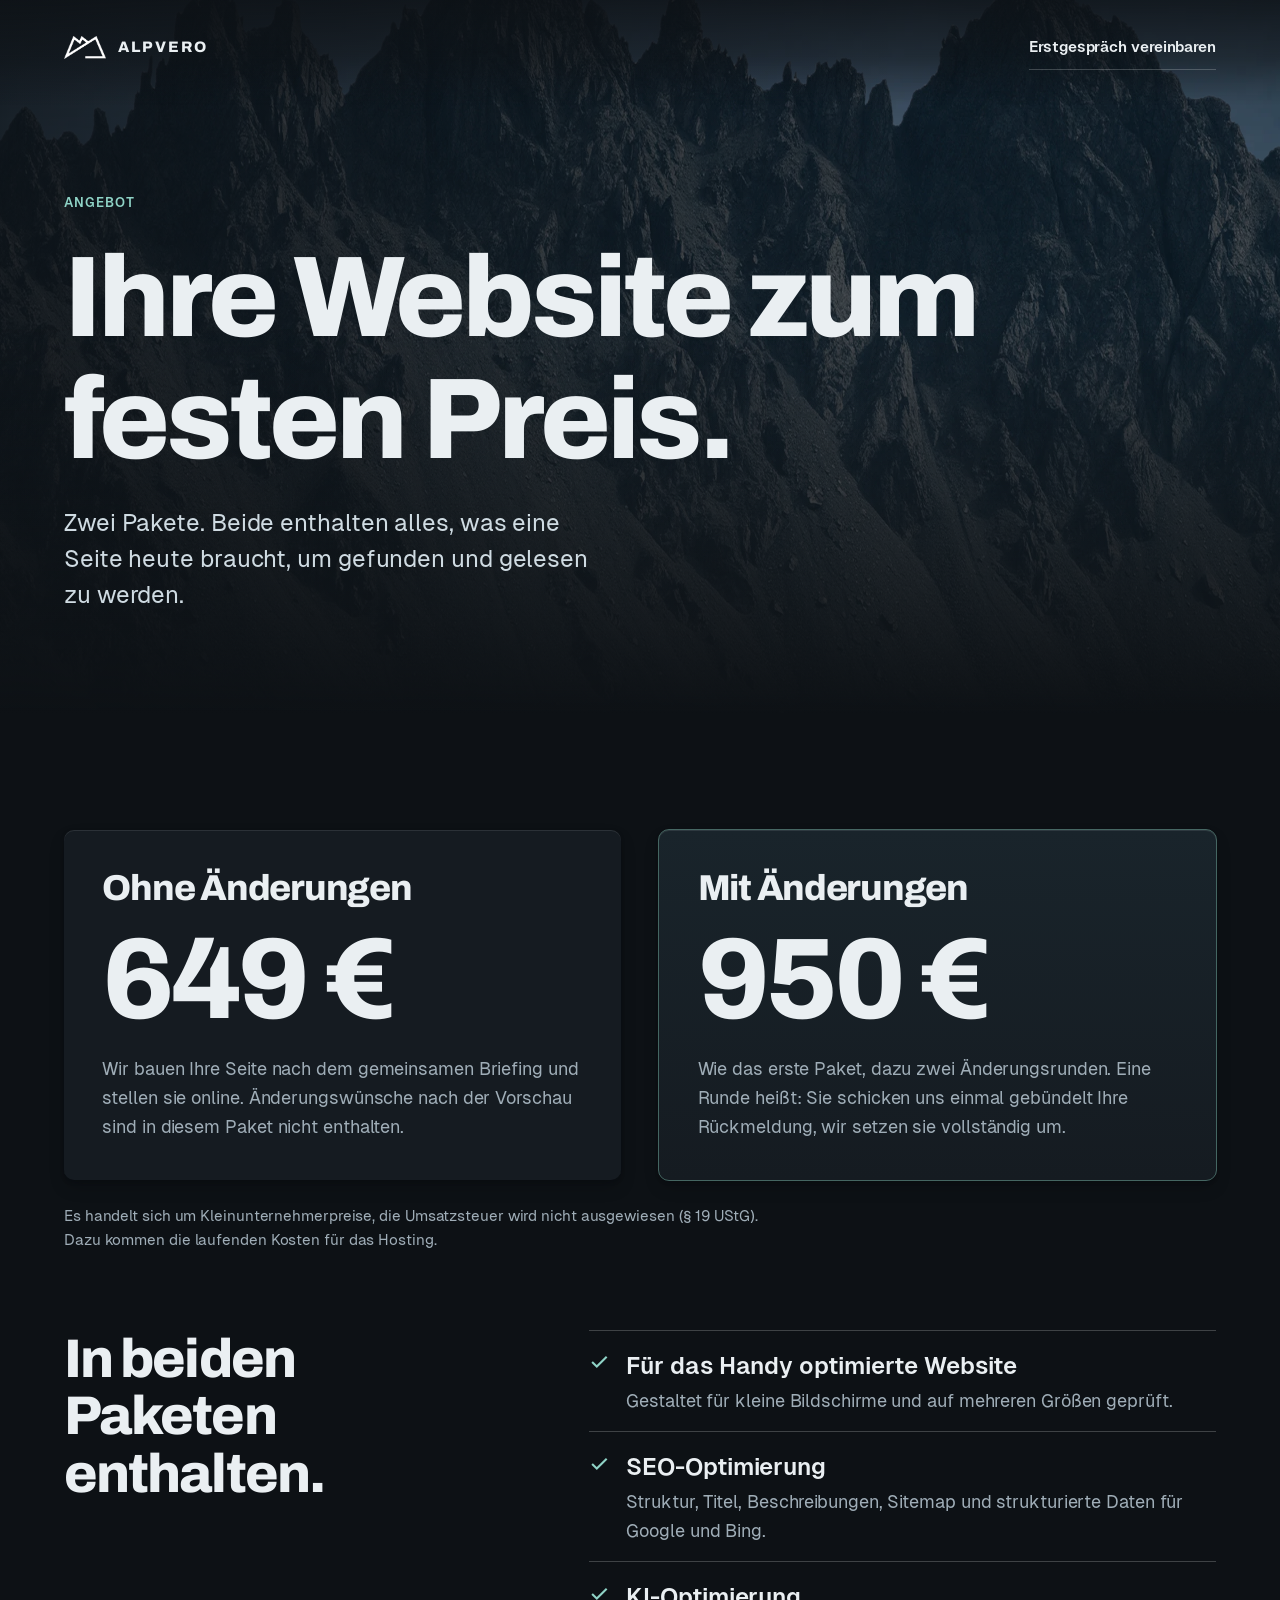
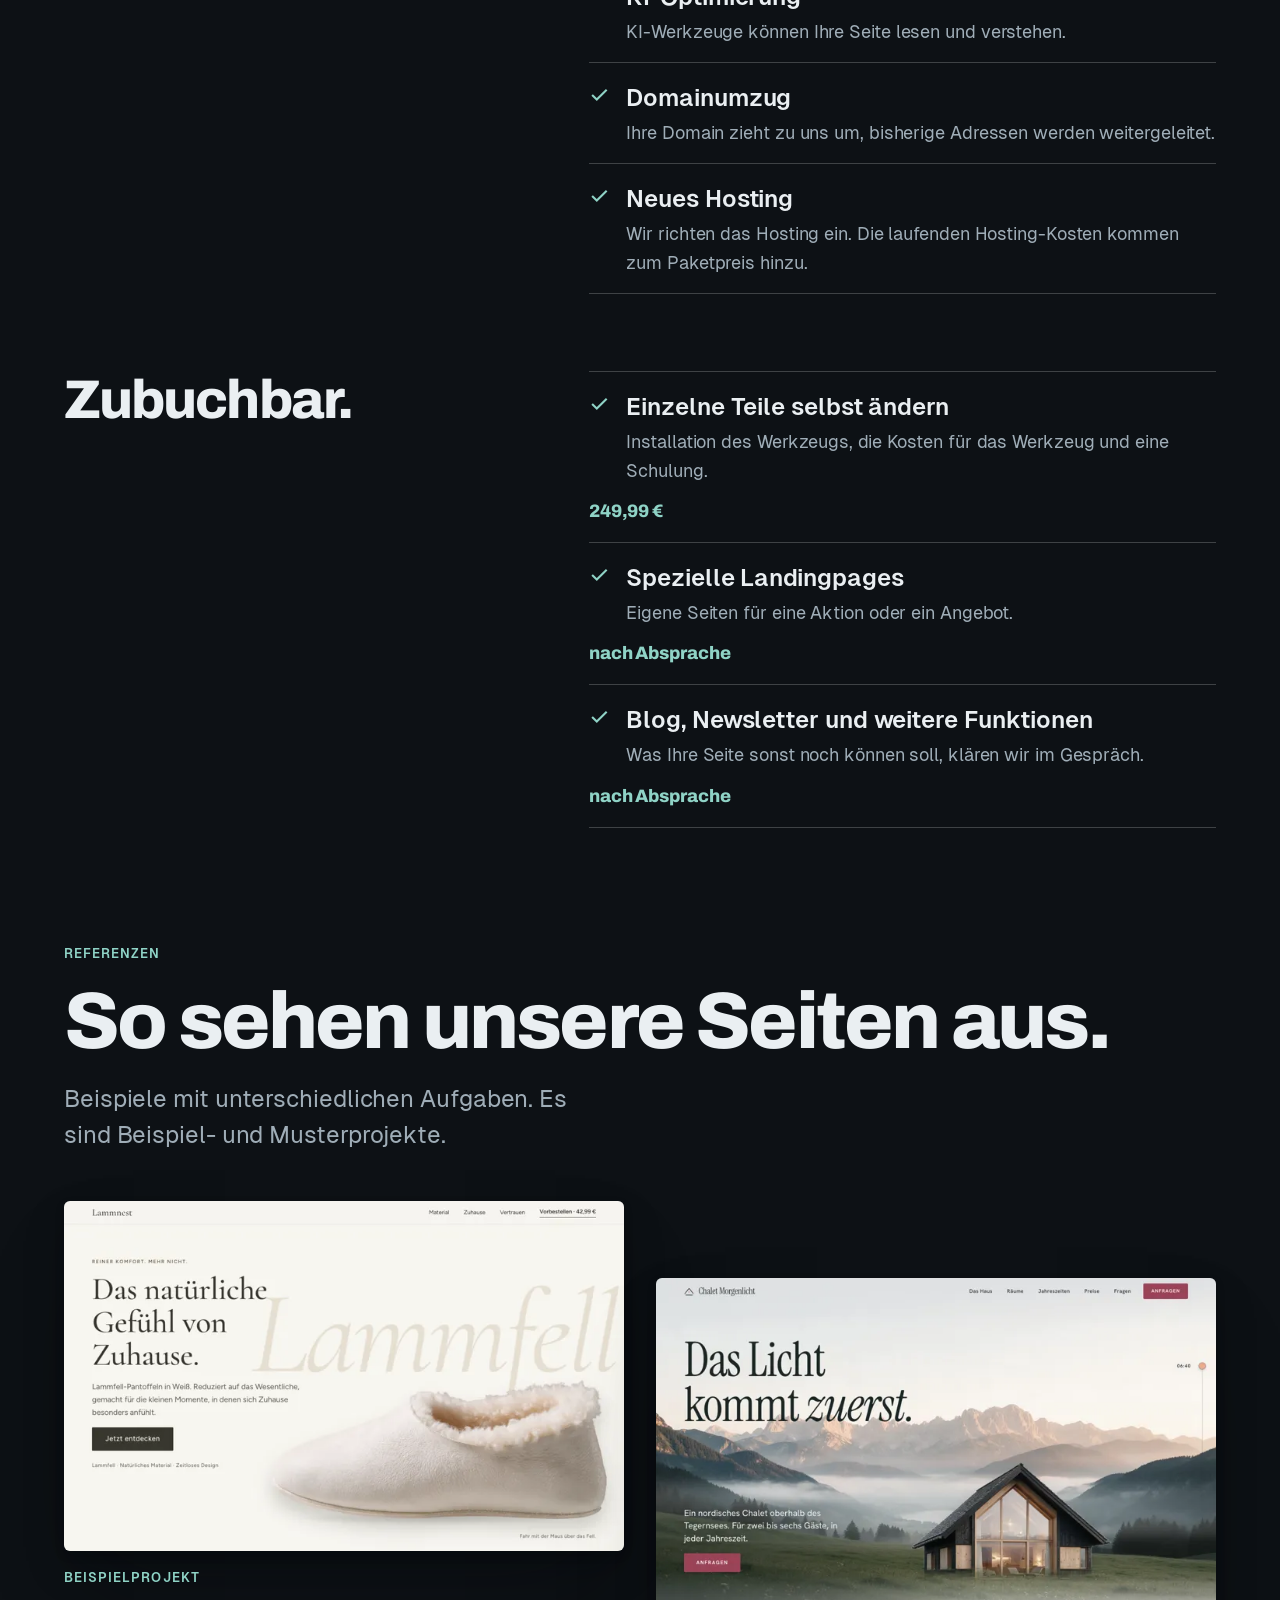
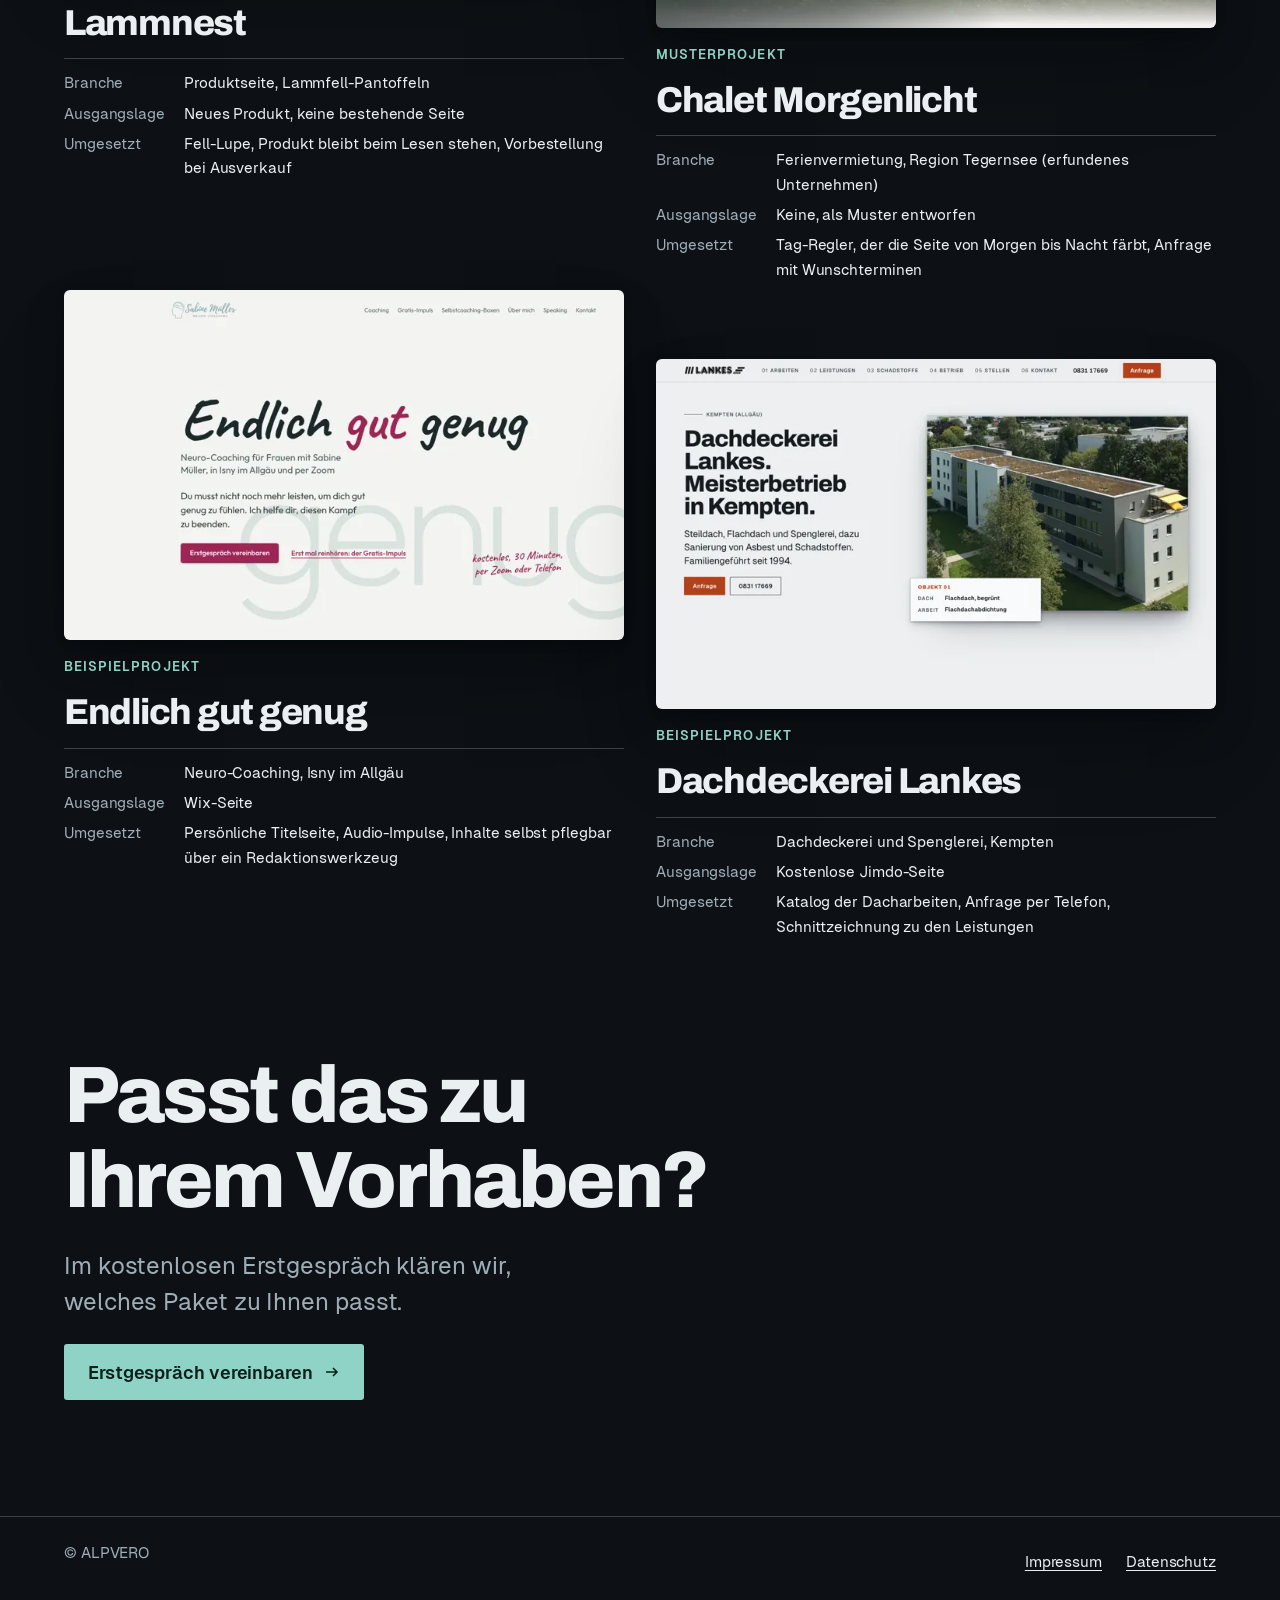
==== angebot/index.html @ 23d61c5a "Seite in den Repo-Stamm verschoben, interne Unterlagen lokal Co-Authored-By: Claude Sonnet 5.5 <nore" ====
<!doctype html>
<html lang="de">
<head>
<meta charset="utf-8">
<meta name="viewport" content="width=device-width, initial-scale=1, viewport-fit=cover">
<title>Angebot · ALPVERO</title>
<meta name="description" content="Preise, Leistungen und Zusatzoptionen von ALPVERO für Websites kleiner und mittlerer Unternehmen. Nicht öffentlich gelistet.">
<meta name="robots" content="noindex, nofollow">
<meta name="theme-color" content="#0d1115">
<link rel="icon" type="image/png" href="../favicon.png">
<link rel="apple-touch-icon" href="../apple-touch-icon.png">
<link rel="preload" as="font" type="font/woff2" href="../assets/fonts/archivo-latin-800-normal.woff2" crossorigin>
<link rel="stylesheet" href="../scrollcraft.css">
<link rel="stylesheet" href="../assets/alpvero.css">
</head>
<body>
<a class="skip" href="#inhalt">Zum Inhalt springen</a>
<header class="top">
  <a class="brand" href="../" aria-label="ALPVERO, zur Startseite"><img src="../assets/img/logo-mark.png" width="1000" height="571" alt=""><span>ALPVERO</span></a>
  <a class="top__cta" href="mailto:hallo@alpvero.example?subject=Erstgespr%C3%A4ch">Erstgespräch vereinbaren</a>
</header>

<main id="inhalt">
  <section class="preis__hero">
    <div class="bg" aria-hidden="true"></div>
    <img class="ridge" src="../assets/img/mid.webp" srcset="../assets/img/mid-m.webp 900w, ../assets/img/mid.webp 2400w" sizes="100vw" width="2400" height="1350" alt="">
    <div>
      <p class="eyebrow">Angebot</p>
      <h1>Ihre Website zum festen Preis.</h1>
      <p class="lede" style="color:#cfdbe2">Zwei Pakete. Beide enthalten alles, was eine Seite heute braucht, um gefunden und gelesen zu werden.</p>
    </div>
  </section>

  <div class="preis">
    <section aria-labelledby="pakete-h">
      <h2 id="pakete-h" class="sr" style="position:absolute;left:-9999px">Pakete</h2>
      <div class="pakete">
        <article class="paket">
          <h2>Ohne Änderungen</h2>
          <p class="betrag">649 €</p>
          <p>Wir bauen Ihre Seite nach dem gemeinsamen Briefing und stellen sie online. Änderungswünsche nach der Vorschau sind in diesem Paket nicht enthalten.</p>
        </article>
        <article class="paket paket--b">
          <h2>Mit Änderungen</h2>
          <p class="betrag">950 €</p>
          <p>Wie das erste Paket, dazu zwei Änderungsrunden. Eine Runde heißt: Sie schicken uns einmal gebündelt Ihre Rückmeldung, wir setzen sie vollständig um.</p>
        </article>
      </div>
      <p class="hinweis" style="margin-top:var(--sc-5)">Es handelt sich um Kleinunternehmerpreise, die Umsatzsteuer wird nicht ausgewiesen (§ 19 UStG). Dazu kommen die laufenden Kosten für das Hosting.</p>
    </section>

    <section class="zweispalt" aria-labelledby="inkl-h">
      <h2 id="inkl-h">In beiden Paketen enthalten.</h2>
      <ul class="haken">
        <li><svg viewBox="0 0 20 20" fill="none" stroke="currentColor" stroke-width="2" aria-hidden="true"><path d="M3 10.5l4.5 4.5L17 5.5"/></svg><div><b>Für das Handy optimierte Website</b><span>Gestaltet für kleine Bildschirme und auf mehreren Größen geprüft.</span></div></li>
        <li><svg viewBox="0 0 20 20" fill="none" stroke="currentColor" stroke-width="2" aria-hidden="true"><path d="M3 10.5l4.5 4.5L17 5.5"/></svg><div><b>SEO-Optimierung</b><span>Struktur, Titel, Beschreibungen, Sitemap und strukturierte Daten für Google und Bing.</span></div></li>
        <li><svg viewBox="0 0 20 20" fill="none" stroke="currentColor" stroke-width="2" aria-hidden="true"><path d="M3 10.5l4.5 4.5L17 5.5"/></svg><div><b>KI-Optimierung</b><span>KI-Werkzeuge können Ihre Seite lesen und verstehen.</span></div></li>
        <li><svg viewBox="0 0 20 20" fill="none" stroke="currentColor" stroke-width="2" aria-hidden="true"><path d="M3 10.5l4.5 4.5L17 5.5"/></svg><div><b>Domainumzug</b><span>Ihre Domain zieht zu uns um, bisherige Adressen werden weitergeleitet.</span></div></li>
        <li><svg viewBox="0 0 20 20" fill="none" stroke="currentColor" stroke-width="2" aria-hidden="true"><path d="M3 10.5l4.5 4.5L17 5.5"/></svg><div><b>Neues Hosting</b><span>Wir richten das Hosting ein. Die laufenden Hosting-Kosten kommen zum Paketpreis hinzu.</span></div></li>
      </ul>
    </section>

    <section class="zweispalt" aria-labelledby="zub-h">
      <h2 id="zub-h">Zubuchbar.</h2>
      <ul class="haken">
        <li><svg viewBox="0 0 20 20" fill="none" stroke="currentColor" stroke-width="2" aria-hidden="true"><path d="M3 10.5l4.5 4.5L17 5.5"/></svg><div><b>Einzelne Teile selbst ändern</b><span>Installation des Werkzeugs, die Kosten für das Werkzeug und eine Schulung.</span></div><span class="preis-tag">249,99 €</span></li>
        <li><svg viewBox="0 0 20 20" fill="none" stroke="currentColor" stroke-width="2" aria-hidden="true"><path d="M3 10.5l4.5 4.5L17 5.5"/></svg><div><b>Spezielle Landingpages</b><span>Eigene Seiten für eine Aktion oder ein Angebot.</span></div><span class="preis-tag">nach Absprache</span></li>
        <li><svg viewBox="0 0 20 20" fill="none" stroke="currentColor" stroke-width="2" aria-hidden="true"><path d="M3 10.5l4.5 4.5L17 5.5"/></svg><div><b>Blog, Newsletter und weitere Funktionen</b><span>Was Ihre Seite sonst noch können soll, klären wir im Gespräch.</span></div><span class="preis-tag">nach Absprache</span></li>
      </ul>
    </section>
  </div>

  <section aria-labelledby="refs-h">
    <div class="refs-head">
      <p class="eyebrow">Referenzen</p>
      <h2 id="refs-h">So sehen unsere Seiten aus.</h2>
      <p class="lede">Beispiele mit unterschiedlichen Aufgaben. Es sind Beispiel- und Musterprojekte.</p>
    </div>
    <div class="refgrid">
      <article class="ref">
        <div class="ref__shot"><img src="../assets/img/ref-lammnest-s.webp" srcset="../assets/img/ref-lammnest-s.webp 720w, ../assets/img/ref-lammnest.webp 1440w" sizes="(max-width: 900px) 92vw, 46vw" width="1440" height="900" alt="Startseite des Beispielprojekts Lammnest: Lammfell-Pantoffel in Weiß neben dem Titel Das natürliche Gefühl von Zuhause" loading="lazy"></div>
        <p class="ref__tag">Beispielprojekt</p>
        <h3>Lammnest</h3>
        <dl><dt>Branche</dt><dd>Produktseite, Lammfell-Pantoffeln</dd><dt>Ausgangslage</dt><dd>Neues Produkt, keine bestehende Seite</dd><dt>Umgesetzt</dt><dd>Fell-Lupe, Produkt bleibt beim Lesen stehen, Vorbestellung bei Ausverkauf</dd></dl>
      </article>
      <article class="ref">
        <div class="ref__shot"><img src="../assets/img/ref-chalet-s.webp" srcset="../assets/img/ref-chalet-s.webp 720w, ../assets/img/ref-chalet.webp 1440w" sizes="(max-width: 900px) 92vw, 46vw" width="1440" height="900" alt="Startseite des Musterprojekts Chalet Morgenlicht: dunkles Holzhaus im Alpental bei Morgenlicht" loading="lazy"></div>
        <p class="ref__tag">Musterprojekt</p>
        <h3>Chalet Morgenlicht</h3>
        <dl><dt>Branche</dt><dd>Ferienvermietung, Region Tegernsee (erfundenes Unternehmen)</dd><dt>Ausgangslage</dt><dd>Keine, als Muster entworfen</dd><dt>Umgesetzt</dt><dd>Tag-Regler, der die Seite von Morgen bis Nacht färbt, Anfrage mit Wunschterminen</dd></dl>
      </article>
      <article class="ref">
        <div class="ref__shot"><img src="../assets/img/ref-endlich-s.webp" srcset="../assets/img/ref-endlich-s.webp 720w, ../assets/img/ref-endlich.webp 1440w" sizes="(max-width: 900px) 92vw, 46vw" width="1440" height="900" alt="Startseite des Beispielprojekts Endlich gut genug: handgeschriebener Titel auf hellem Papiergrund" loading="lazy"></div>
        <p class="ref__tag">Beispielprojekt</p>
        <h3>Endlich gut genug</h3>
        <dl><dt>Branche</dt><dd>Neuro-Coaching, Isny im Allgäu</dd><dt>Ausgangslage</dt><dd>Wix-Seite</dd><dt>Umgesetzt</dt><dd>Persönliche Titelseite, Audio-Impulse, Inhalte selbst pflegbar über ein Redaktionswerkzeug</dd></dl>
      </article>
      <article class="ref">
        <div class="ref__shot"><img src="../assets/img/ref-lankes-s.webp" srcset="../assets/img/ref-lankes-s.webp 720w, ../assets/img/ref-lankes.webp 1440w" sizes="(max-width: 900px) 92vw, 46vw" width="1440" height="900" alt="Startseite des Beispielprojekts Dachdeckerei Lankes: Titel links, Foto eines begrünten Flachdachs rechts" loading="lazy"></div>
        <p class="ref__tag">Beispielprojekt</p>
        <h3>Dachdeckerei Lankes</h3>
        <dl><dt>Branche</dt><dd>Dachdeckerei und Spenglerei, Kempten</dd><dt>Ausgangslage</dt><dd>Kostenlose Jimdo-Seite</dd><dt>Umgesetzt</dt><dd>Katalog der Dacharbeiten, Anfrage per Telefon, Schnittzeichnung zu den Leistungen</dd></dl>
      </article>
    </div>
  </section>

  <section class="preis-close" aria-labelledby="ende-h">
    <h2 id="ende-h">Passt das zu Ihrem Vorhaben?</h2>
    <p class="lede">Im kostenlosen Erstgespräch klären wir, welches Paket zu Ihnen passt.</p>
    <a class="cta" href="mailto:hallo@alpvero.example?subject=Erstgespr%C3%A4ch">Erstgespräch vereinbaren <svg viewBox="0 0 16 16" fill="none" stroke="currentColor" stroke-width="1.6" aria-hidden="true"><path d="M2 8h11M9 4l4 4-4 4"/></svg></a>
  </section>
</main>
<footer class="fuss">
  <span>© ALPVERO</span>
  <nav aria-label="Rechtliches"><a href="../impressum.html">Impressum</a><a href="../datenschutz.html">Datenschutz</a></nav>
</footer>
</body>
</html>
---- scrollcraft.css ----
/* ============================================================================
   scrollcraft.css: the taste floor
   ----------------------------------------------------------------------------
   Two layers, and the split matters:

     TOKENS   what you override per brand. Colour roles, the type ramp, the
              spacing scale, elevation, motion. A brand is ~12 values.
     DEVICES  what the engine drives. Do not restyle these to taste; they are
              the mechanism. Style your own markup instead.

   Nothing here draws a "component". There are no card, badge, or pill classes,
   because a stylesheet that ships those is how every page built on it ends up
   with the same shapes. You get a floor and a vocabulary; the composition is
   yours.
   ========================================================================== */

/* ---------------------------------------------------------------- tokens -- */
:root {
  /* --- colour roles. Override these six and the page is rebranded. -------- */
  --sc-canvas:      #08090b;   /* the page ground. Drift interpolates this.   */
  --sc-surface:     #101217;   /* anything raised off the ground             */
  --sc-ink:         #f4f2ef;   /* primary text                               */
  --sc-ink-soft:    #9a9ba1;   /* secondary text. Tinted, never flat gray.   */
  --sc-accent:      #d8ff3e;   /* ONE accent. It owns a region, not confetti. */
  --sc-accent-ink:  #08090b;   /* text that sits on the accent               */

  --sc-hairline:    color-mix(in oklab, var(--sc-ink) 12%, transparent);
  --sc-hairline-strong: color-mix(in oklab, var(--sc-ink) 22%, transparent);

  /* --- type. Two families max. Display carries voice, text carries prose. - */
  --sc-font-display: "Instrument Sans", "Geist", system-ui, sans-serif;
  --sc-font-text:    "Geist", system-ui, sans-serif;
  --sc-font-mono:    "Geist Mono", ui-monospace, monospace;

  /* Fluid ramp. Tracking tightens as size grows because a face set at 6rem
     with 0 tracking reads loose; this is optical correction, not decoration. */
  --sc-t-xs:   clamp(0.75rem, 0.72rem + 0.15vw, 0.82rem);
  --sc-t-sm:   clamp(0.875rem, 0.84rem + 0.18vw, 0.95rem);
  --sc-t-base: clamp(1rem, 0.96rem + 0.22vw, 1.125rem);
  --sc-t-lg:   clamp(1.2rem, 1.1rem + 0.5vw, 1.5rem);
  --sc-t-xl:   clamp(1.6rem, 1.35rem + 1.2vw, 2.25rem);
  --sc-t-2xl:  clamp(2.1rem, 1.6rem + 2.4vw, 3.4rem);
  --sc-t-3xl:  clamp(2.8rem, 1.9rem + 4.2vw, 5rem);
  --sc-t-4xl:  clamp(3.4rem, 1.9rem + 6.6vw, 7.5rem);

  --sc-track-tight:  -0.035em;
  --sc-track-snug:   -0.02em;
  --sc-track-normal: -0.005em;
  --sc-track-wide:    0.08em;

  --sc-leading-none: 0.94;
  --sc-leading-tight: 1.06;
  --sc-leading-body: 1.62;

  --sc-measure: 62ch;

  /* --- space. 4px base: the useful middle steps an 8-only scale misses. --- */
  --sc-1: 0.25rem;  --sc-2: 0.5rem;   --sc-3: 0.75rem;  --sc-4: 1rem;
  --sc-5: 1.5rem;   --sc-6: 2rem;     --sc-7: 3rem;     --sc-8: 4rem;
  --sc-9: 6rem;     --sc-10: 8rem;    --sc-11: 12rem;

  /* Section rhythm is fluid so a phone doesn't inherit desktop air. */
  --sc-section: clamp(4.5rem, 9vw, 11rem);
  --sc-gutter:  clamp(1.25rem, 5vw, 5.5rem);
  --sc-maxw:    82rem;

  /* --- radius. Pick one scale for the page and hold it. ------------------- */
  --sc-r-sm: 6px;  --sc-r-md: 12px;  --sc-r-lg: 20px;  --sc-r-pill: 999px;

  /* --- elevation. Every shadow has an offset AND a soft blur, and is tinted
         to the canvas hue. A zero-offset coloured halo is decoration, not
         depth, so there isn't one here. ---------------------------------- */
  --sc-shadow-color: 220 40% 2%;
  --sc-e1: 0 1px 2px hsl(var(--sc-shadow-color) / 0.28),
           0 2px 6px -1px hsl(var(--sc-shadow-color) / 0.20);
  --sc-e2: 0 2px 4px hsl(var(--sc-shadow-color) / 0.24),
           0 8px 18px -4px hsl(var(--sc-shadow-color) / 0.30);
  --sc-e3: 0 4px 8px hsl(var(--sc-shadow-color) / 0.22),
           0 18px 40px -8px hsl(var(--sc-shadow-color) / 0.38),
           0 48px 90px -24px hsl(var(--sc-shadow-color) / 0.30);

  /* Edge light: a 1px top highlight sells a raised surface better than any
     amount of blur, because real raised things catch light on their lip. */
  --sc-edge: inset 0 1px 0 color-mix(in oklab, var(--sc-ink) 10%, transparent);

  /* --- motion. Built-in CSS easings are too weak for UI. ------------------ */
  --sc-ease-out:    cubic-bezier(0.23, 1, 0.32, 1);
  --sc-ease-in-out: cubic-bezier(0.77, 0, 0.175, 1);
  --sc-ease-drawer: cubic-bezier(0.32, 0.72, 0, 1);
  --sc-d-fast: 160ms;  --sc-d-base: 240ms;  --sc-d-slow: 420ms;

  --sc-z-stage: 1; --sc-z-copy: 20; --sc-z-chrome: 60;
}

/* --------------------------------------------------------------- reset -- */
*, *::before, *::after { box-sizing: border-box; }
html { -webkit-text-size-adjust: 100%; scroll-behavior: smooth; }
@media (prefers-reduced-motion: reduce) { html { scroll-behavior: auto; } }

body {
  margin: 0;
  background: var(--sc-canvas);
  color: var(--sc-ink);
  font-family: var(--sc-font-text);
  font-size: var(--sc-t-base);
  line-height: var(--sc-leading-body);
  letter-spacing: var(--sc-track-normal);
  -webkit-font-smoothing: antialiased;
  text-rendering: optimizeLegibility;
  font-synthesis-weight: none;
  overflow-x: clip;
}
img, video, canvas, svg { display: block; max-width: 100%; }
button, input, select, textarea { font: inherit; color: inherit; }

/* ------------------------------------------------- the browser surfaces --
   The parts you did not draw still carry the design. Selection, caret, focus
   ring, scrollbar and tabular numerals all ship with defaults that belong to no
   design system. Theming them is the cheapest signal that a page was built
   rather than assembled, and it is the step that gets skipped most reliably. */
::selection { background: var(--sc-accent); color: var(--sc-accent-ink); }
:root { caret-color: var(--sc-accent); accent-color: var(--sc-accent); }
:focus-visible {
  outline: 2px solid var(--sc-accent);
  outline-offset: 3px;
  border-radius: var(--sc-r-sm);
}
:where(a) { color: inherit; text-decoration-thickness: 1px; text-underline-offset: 0.22em; }
@supports (scrollbar-color: auto) {
  html { scrollbar-color: color-mix(in oklab, var(--sc-ink) 26%, transparent) transparent; scrollbar-width: thin; }
}
:where(table, .sc-nums, [data-sc-count]) { font-variant-numeric: tabular-nums; }

/* ----------------------------------------------------------- typography -- */
.sc-display {
  font-family: var(--sc-font-display);
  font-weight: 500;
  line-height: var(--sc-leading-none);
  letter-spacing: var(--sc-track-tight);
  text-wrap: balance;
  margin: 0;
}
.sc-display--xl { font-size: var(--sc-t-4xl); }
.sc-display--lg { font-size: var(--sc-t-3xl); }
.sc-display--md { font-size: var(--sc-t-2xl); letter-spacing: var(--sc-track-snug); }
.sc-lede {
  font-size: var(--sc-t-lg);
  line-height: 1.44;
  letter-spacing: var(--sc-track-snug);
  color: var(--sc-ink);
  max-width: 46ch;
  text-wrap: pretty;
  margin: 0;
}
.sc-body { max-width: var(--sc-measure); color: var(--sc-ink-soft); text-wrap: pretty; margin: 0; }
.sc-label {
  font-family: var(--sc-font-mono);
  font-size: var(--sc-t-xs);
  letter-spacing: var(--sc-track-wide);
  text-transform: uppercase;
  color: var(--sc-ink-soft);
}

/* ---------------------------------------------------------------- layout -- */
.sc-wrap { width: 100%; max-width: var(--sc-maxw); margin-inline: auto; padding-inline: var(--sc-gutter); }
.sc-section { padding-block: var(--sc-section); }
/* More space above a heading than below it: the gap belongs to the boundary,
   not to the pair. */
.sc-stack > * + * { margin-top: var(--sc-4); }
.sc-stack > :is(h1,h2,h3) { margin-top: var(--sc-7); }
.sc-stack > :is(h1,h2,h3):first-child { margin-top: 0; }
.sc-rule { height: 1px; border: 0; background: var(--sc-hairline); margin: 0; }

/* =============================================================== DEVICES ==
   Driven by the engine. Restyle your own markup, not these.                */

.sc-act--pinned { position: relative; }
.sc-stage {
  position: sticky; top: 0;
  height: 100vh; height: 100svh;
  overflow: clip;
  z-index: var(--sc-z-stage);
}

/* scrub / sequence media */
.sc-stage :is(video[data-sc-scrub], canvas[data-sc-sequence], .sc-stage__poster) {
  position: absolute; inset: 0;
  width: 100%; height: 100%;
  object-fit: cover;
}
video[data-sc-scrub] { opacity: 0; transition: opacity 380ms var(--sc-ease-out); }
.sc-has-clip video[data-sc-scrub] { opacity: 1; }
/* The poster is a live frame-holder, not a placeholder: it stays up until a
   real video frame has painted, which is what stops the blank-stage flash. */
.sc-stage__poster { z-index: 0; transition: opacity 380ms var(--sc-ease-out); }
.sc-has-clip .sc-stage__poster { opacity: 0; }

/* A scrim only where text sits. A full-frame darkening layer flattens the
   image everywhere to fix contrast in one corner. */
.sc-scrim {
  position: absolute; inset: 0; pointer-events: none; z-index: 1;
  background: linear-gradient(
    var(--sc-scrim-angle, 180deg),
    color-mix(in oklab, var(--sc-canvas) var(--sc-scrim-a, 78%), transparent) 0%,
    color-mix(in oklab, var(--sc-canvas) 30%, transparent) 42%,
    transparent 68%);
}
/* Point the scrim at the copy. A scrim gradient that darkens the top while the
   copy sits at the bottom fixes contrast nowhere and flattens the image
   everywhere, which is the most common way text-over-video goes wrong. */
.sc-scrim--bottom { --sc-scrim-angle: 0deg; }
.sc-scrim--left   { --sc-scrim-angle: 90deg; }
.sc-scrim--right  { --sc-scrim-angle: 270deg; }

/* Corner scrims, for copy anchored to a corner. An edge gradient has to darken
   a whole band across the frame to cover one corner; a corner gradient puts the
   density where the text is and leaves the rest of the image alone. Pair with
   .sc-copy--lead / .sc-copy--trail. */
.sc-scrim--lead {
  background: linear-gradient(to top right,
    color-mix(in oklab, var(--sc-canvas) 94%, transparent) 0%,
    color-mix(in oklab, var(--sc-canvas) 72%, transparent) 30%,
    color-mix(in oklab, var(--sc-canvas) 30%, transparent) 52%,
    transparent 72%);
}
.sc-scrim--trail {
  background: linear-gradient(to top left,
    color-mix(in oklab, var(--sc-canvas) 94%, transparent) 0%,
    color-mix(in oklab, var(--sc-canvas) 72%, transparent) 30%,
    color-mix(in oklab, var(--sc-canvas) 30%, transparent) 52%,
    transparent 72%);
}
/* A band across the bottom, for copy that spans the full width of the frame.
   That is what both corner anchors become below 860px, and it is also the right
   shape whenever the copy block is wider than a corner. */
.sc-scrim--band {
  background: linear-gradient(to top,
    color-mix(in oklab, var(--sc-canvas) 94%, transparent) 0%,
    color-mix(in oklab, var(--sc-canvas) 74%, transparent) 22%,
    color-mix(in oklab, var(--sc-canvas) 30%, transparent) 42%,
    transparent 58%);
}
.sc-scrim--vignette {
  background: radial-gradient(120% 90% at 50% 45%, transparent 40%,
              color-mix(in oklab, var(--sc-canvas) 70%, transparent) 100%);
}

/* copy over a stage.
   max-width is in rem, never ch. A `ch` on this container resolves against the
   CONTAINER's font-size (body size), not the display size of the heading inside
   it, so `max-width: 20ch` here silently produces a ~180px column and wraps a
   hero headline to six lines. Set a ch measure on the text element itself. */
.sc-copy {
  position: absolute; z-index: var(--sc-z-copy);
  inset-inline: var(--sc-gutter);
  max-width: min(46rem, 76vw);
  will-change: opacity, transform;
}
.sc-copy--lead   { left: var(--sc-gutter); bottom: clamp(3rem, 12vh, 9rem); }
/* inset-inline FIRST. It is the shorthand for left+right, so declaring it after
   `left: 50%` resets left to auto and the block drifts off the left edge. */
.sc-copy--center { inset-inline: auto; left: 50%; top: 50%; translate: -50% -50%; text-align: center; }
.sc-copy--trail  { inset-inline: auto; right: var(--sc-gutter); bottom: clamp(3rem, 12vh, 9rem); text-align: right; }

/* cue defaults: the engine writes opacity/transform inline, these are the
   pre-paint state so nothing flashes before the first read() */
[data-sc-cue] { opacity: 0; will-change: opacity, transform; }
.sc-ready [data-sc-cue] { transition: none; }

/* kinetic split */
.sc-split { display: inline-block; overflow: hidden; vertical-align: top; }
/* Descenders live below the baseline; a line mask clipped to the line box eats
   the tails off g, y, p, j. The padding buys them room back. */
.sc-split--line { display: block; padding-bottom: 0.14em; margin-bottom: -0.14em; }
.sc-split__i { display: inline-block; will-change: transform, opacity; }
.sc-is-split { opacity: 1 !important; }

/* horizontal rail */
[data-sc-pan] { display: flex; will-change: transform; }

/* reveal + parallax */
[data-sc-reveal] { will-change: clip-path; }
[data-sc-parallax] { will-change: transform; }

/* flow reveal (fires once) */
[data-sc-in], [data-sc-stagger] > * {
  opacity: 0;
  transform: translate3d(0, 14px, 0);
  transition: opacity 620ms var(--sc-ease-out), transform 620ms var(--sc-ease-out);
}
[data-sc-in].sc-in, [data-sc-stagger] > .sc-in { opacity: 1; transform: none; }

/* pointer devices */
[data-sc-tilt] { transform-style: preserve-3d; will-change: transform; }
[data-sc-magnet] { will-change: transform; }
/* isolation always; position only if nothing more specific already set it.
   Written with :where() (zero specificity) on purpose: a plain `position:
   relative` here has the same weight as `.sc-stage` and, being later in the
   file, silently wins. A stage carrying both attributes then stops being
   sticky and the whole act scrolls away instead of pinning. */
[data-sc-spotlight] { isolation: isolate; }
:where([data-sc-spotlight]) { position: relative; }
[data-sc-spotlight]::after {
  content: ""; position: absolute; inset: 0; pointer-events: none; z-index: 2;
  background: radial-gradient(
    28rem 28rem at calc(var(--sc-mx, 0.5) * 100%) calc(var(--sc-my, 0.5) * 100%),
    color-mix(in oklab, var(--sc-accent) 16%, transparent), transparent 70%);
  opacity: 0; transition: opacity var(--sc-d-slow) var(--sc-ease-out);
}
[data-sc-spotlight]:hover::after { opacity: 1; }

/* =========================================================== WORLDFLIGHT ==
   One fixed stage for the whole page. The only thing in document flow is the
   spacer, and it is empty. If you find yourself adding a section here, you want
   act mode instead: the moment a real block scrolls past the fixed stage, the
   page has a seam again and the whole point is gone.                        */

[data-sc-mode="worldflight"] { position: relative; }

.sc-world {
  position: fixed; inset: 0;
  overflow: clip;
  z-index: var(--sc-z-stage);
  background: var(--sc-canvas);
}

/* Every leg is mounted for the life of the page and stacked in the same box.
   The engine owns opacity, visibility and z-index here; do not set them. */
.sc-world__seg {
  position: absolute; inset: 0;
  opacity: 0;
  will-change: opacity;
}
.sc-world__seg > :is(video, img, canvas) {
  position: absolute; inset: 0;
  width: 100%; height: 100%;
  object-fit: cover;
}
/* The poster is the frame-holder AND the first camera move: the engine pushes
   it in slowly until a real decoded frame is available to replace it. */
.sc-world__poster {
  z-index: 0;
  transform-origin: 50% 50%;
  transition: opacity 420ms var(--sc-ease-out);
}
.sc-world__seg > video { z-index: 1; }
.sc-world__seg.sc-has-clip .sc-world__poster { opacity: 0; }
/* The act stylesheet lights a clip through its ancestor act. A worldflight leg
   has no act, so match the class the engine also writes on the clip itself. */
video[data-sc-scrub].sc-has-clip { opacity: 1; }

/* The copy layer is fixed too, and inert by default: the engine hands
   pointer-events back to a block only while it is actually legible. */
.sc-world__copy {
  position: fixed; inset: 0;
  z-index: var(--sc-z-copy);
  pointer-events: none;
}
.sc-world__scrim { position: absolute; inset: 0; pointer-events: none; z-index: 0; }
[data-sc-copy] {
  opacity: 0;
  pointer-events: none;
  will-change: opacity, transform;
}
.sc-ready [data-sc-copy] { transition: none; }

/* The track. Empty on purpose. */
.sc-world__spacer { pointer-events: none; }

/* scroll progress */
[data-sc-progress] {
  position: fixed; inset: 0 0 auto 0; height: 2px; z-index: var(--sc-z-chrome);
  background: var(--sc-accent); transform-origin: 0 50%; transform: scaleX(0);
  will-change: transform;
}

/* ----------------------------------------------------------- atmosphere --
   Depth is not only shadow. Grain keeps a flat dark ground from banding, and
   it is the difference between "a dark page" and "a lit room". */
.sc-grain { position: fixed; inset: 0; pointer-events: none; z-index: 3; opacity: 0.045; }
.sc-grain::before {
  content: ""; position: absolute; inset: -50%;
  background-image: url("data:image/svg+xml;utf8,<svg xmlns='http://www.w3.org/2000/svg' width='140' height='140'><filter id='n'><feTurbulence type='fractalNoise' baseFrequency='0.85' numOctaves='3'/></filter><rect width='140' height='140' filter='url(%23n)'/></svg>");
}

/* -------------------------------------------------------- reduced motion -- */
@media (prefers-reduced-motion: reduce) {
  /* Fewer and gentler, not zero. Opacity still carries the reveal so the page
     is comprehensible; every position change is dropped. */
  [data-sc-in], [data-sc-stagger] > * { transform: none; transition-duration: 220ms; }
  [data-sc-parallax], [data-sc-pan], .sc-split__i { transform: none !important; }
  /* A wipe is a position change too. Show reveal content settled. */
  [data-sc-reveal] { clip-path: none !important; }
  /* A rail's transform IS its navigation, not decoration. Zeroing it the way
     parallax and kinetic type are zeroed parks the act on its first screenful
     and makes everything past the fold unreachable: a device degrading into
     missing content. Hand the travel back to the reader as an ordinary scroll
     region instead, so the same items are all still gettable without motion.
     A build that would rather re-lay the rail out as a grid can still do that;
     this is the floor, not the ceiling. */
  [data-sc-act="pan"] .sc-stage,
  [data-sc-act="pan"] [data-sc-stage] {
    overflow-x: auto; overflow-y: hidden;
    overscroll-behavior-x: contain;
    scroll-snap-type: x proximity;
  }
  [data-sc-pan] > * { scroll-snap-align: center; }
  [data-sc-spotlight]::after { display: none; }
  /* A worldflight keeps its whole story here. No clip is ever fetched, so the
     posters are the film, and they cross-dissolve through exactly the same
     seams at exactly the same scroll positions. The push-in and the copy drift
     are the only things that go. */
  .sc-world__poster, [data-sc-copy] { transform: none !important; }
}

/* --------------------------------------------------------------- mobile -- */
@media (max-width: 860px) {
  .sc-copy { inset-inline: var(--sc-gutter); max-width: none; }
  .sc-copy--trail { text-align: left; }
  .sc-stage { height: 100svh; }
  /* .sc-copy--trail re-anchors to the left and spans the full width here, so a
     bottom-RIGHT corner gradient darkens the one corner the copy just left and
     guarantees a contrast failure over any bright clip. Point the density at
     the copy: the same band .sc-scrim--band paints. */
  .sc-scrim--trail {
    background: linear-gradient(to top,
      color-mix(in oklab, var(--sc-canvas) 94%, transparent) 0%,
      color-mix(in oklab, var(--sc-canvas) 74%, transparent) 22%,
      color-mix(in oklab, var(--sc-canvas) 30%, transparent) 42%,
      transparent 58%);
  }
}
---- assets/alpvero.css ----
/* ALPVERO: Seiten-Stile. Die Engine (scrollcraft.css) liefert Tokens und Mechanik,
   hier steht nur, was zu dieser Seite gehört. */

@font-face { font-family: "Archivo"; font-weight: 700; font-style: normal; font-display: swap;
  src: url("fonts/archivo-latin-700-normal.woff2") format("woff2"); }
@font-face { font-family: "Archivo"; font-weight: 800; font-style: normal; font-display: swap;
  src: url("fonts/archivo-latin-800-normal.woff2") format("woff2"); }
@font-face { font-family: "Geist"; font-weight: 400; font-style: normal; font-display: swap;
  src: url("fonts/geist-sans-latin-400-normal.woff2") format("woff2"); }
@font-face { font-family: "Geist"; font-weight: 600; font-style: normal; font-display: swap;
  src: url("fonts/geist-sans-latin-600-normal.woff2") format("woff2"); }

:root {
  --sc-canvas:     #0d1115;
  --sc-surface:    #151b21;
  --sc-ink:        #eaeff2;
  --sc-ink-soft:   #9fadb7;
  --sc-accent:     #8fd3c6;
  --sc-accent-ink: #08201c;
  --sc-font-display: "Archivo", system-ui, sans-serif;
  --sc-font-text:    "Geist", system-ui, sans-serif;
  --sc-shadow-color: 205 40% 3%;
  --sc-r-sm: 3px; --sc-r-md: 6px; --sc-r-lg: 10px;
  --W: max(100vw, 177.78svh);
  --snow: #eef2f3;
  --snow-ink: #0f161b;
  --snow-soft: #46535d;
  --snow-accent: #0d6a5e;
}

body { background: var(--sc-canvas); }
::selection { background: var(--sc-accent); color: var(--sc-accent-ink); }
a { color: inherit; text-underline-offset: 0.2em; text-decoration-thickness: 1px; }
:focus-visible { outline: 2px solid var(--sc-accent); outline-offset: 3px; border-radius: 2px; }
.skip { position: fixed; left: 1rem; top: -4rem; z-index: 200; background: var(--sc-accent); color: var(--sc-accent-ink);
  padding: .6rem 1rem; border-radius: var(--sc-r-sm); font-weight: 600; text-decoration: none; }
.skip:focus { top: 1rem; }

h1, h2, h3 { font-family: var(--sc-font-display); font-weight: 800; letter-spacing: var(--sc-track-tight);
  line-height: var(--sc-leading-tight); margin: 0; text-wrap: balance; }
p { margin: 0; text-wrap: pretty; }
.eyebrow { font-size: var(--sc-t-xs); letter-spacing: var(--sc-track-wide); text-transform: uppercase;
  color: var(--sc-accent); font-weight: 600; }
.lede { font-size: var(--sc-t-lg); line-height: 1.5; color: var(--sc-ink-soft); max-width: 34rem; }

/* ------------------------------------------------------------ Knöpfe -- */
.cta { display: inline-flex; align-items: center; gap: .7rem; min-height: 3rem; padding: .85rem 1.5rem;
  background: var(--sc-accent); color: var(--sc-accent-ink); font-weight: 600; text-decoration: none;
  border-radius: var(--sc-r-sm); white-space: nowrap;
  transition: background var(--sc-d-fast) var(--sc-ease-out), transform var(--sc-d-fast) var(--sc-ease-out); }
.cta svg { width: 1rem; height: 1rem; transition: transform var(--sc-d-base) var(--sc-ease-out); }
@media (hover: hover) and (pointer: fine) {
  .cta:hover { background: #a6e0d4; }
  .cta:hover svg { transform: translateX(3px); }
}
.cta:active { transform: translateY(1px) scale(0.985); }
.textlink { display: inline-flex; align-items: center; min-height: 2.75rem; color: var(--sc-ink); }

/* ------------------------------------------------------------ Kopf -- */
.top { position: fixed; inset: 0 0 auto 0; z-index: var(--sc-z-chrome); display: flex; justify-content: space-between;
  align-items: center; padding: clamp(.9rem, 2vw, 1.6rem) var(--sc-gutter) 2.2rem; pointer-events: none;
  background: linear-gradient(to bottom, rgba(13,17,21,.82) 0%, rgba(13,17,21,.5) 55%, rgba(13,17,21,0) 100%); transition: background var(--sc-d-slow); }
.top > * { pointer-events: auto; }
.brand { display: inline-flex; align-items: center; gap: .75rem; text-decoration: none; min-height: 2.75rem; }
.brand img { width: 2.6rem; height: auto; }
.brand span { font-family: var(--sc-font-display); font-weight: 800; letter-spacing: .14em; font-size: .95rem; }
.top__cta { font-size: var(--sc-t-sm); font-weight: 600; padding: .55rem 0; min-height: 2.75rem; display: inline-flex; align-items: center;
  border-bottom: 1px solid var(--sc-hairline-strong); text-decoration: none; }
@media (hover: hover) and (pointer: fine) { .top__cta:hover { border-color: var(--sc-accent); color: var(--sc-accent); } }
.top--snow { background: linear-gradient(to bottom, rgba(238,242,243,.9) 0%, rgba(238,242,243,.55) 55%, rgba(238,242,243,0) 100%); }
.top--snow .brand, .top--snow .top__cta { color: var(--snow-ink); border-color: rgba(15,22,27,.3); }
.top--snow .brand img { filter: invert(1); }

/* Höhenleiste rechts */
.rail { position: fixed; z-index: var(--sc-z-chrome); right: clamp(.9rem, 2vw, 1.6rem); top: 50%; transform: translateY(-50%);
  display: flex; flex-direction: column; align-items: flex-end; gap: .35rem; }
.rail ol { list-style: none; margin: 0; padding: 0; display: flex; flex-direction: column; gap: 0; position: relative; }
.rail ol::before { content: ""; position: absolute; right: 5px; top: 1.4rem; bottom: 1.4rem; width: 1px; background: var(--sc-hairline-strong); }
.rail ol::after { content: ""; position: absolute; right: 5px; top: 1.4rem; width: 1px; height: calc((100% - 2.8rem) * var(--climb, 0));
  background: var(--sc-accent); }
.rail a { position: relative; display: flex; align-items: center; justify-content: flex-end; gap: .8rem; min-height: 2.75rem;
  padding-right: 0; text-decoration: none; font-size: var(--sc-t-xs); letter-spacing: var(--sc-track-wide);
  text-transform: uppercase; color: var(--sc-ink-soft); }
.rail a span { opacity: 0; transform: translateX(6px); transition: opacity var(--sc-d-base) var(--sc-ease-out), transform var(--sc-d-base) var(--sc-ease-out); }
.rail a::after { content: ""; width: 11px; height: 11px; border-radius: 50%; background: var(--sc-canvas);
  border: 1px solid var(--sc-hairline-strong); flex: none; z-index: 1; margin-right: 0;
  transition: background var(--sc-d-base), border-color var(--sc-d-base); }
.rail a[aria-current="true"] { color: var(--sc-ink); }
.rail a[aria-current="true"] span, .rail a:focus-visible span { opacity: 1; transform: none; }
.rail a[aria-current="true"]::after, .rail a.is-passed::after { background: var(--sc-accent); border-color: var(--sc-accent); }
@media (hover: hover) and (pointer: fine) { .rail a:hover span { opacity: 1; transform: none; } .rail a:hover { color: var(--sc-ink); } }
.alt { font-family: var(--sc-font-display); font-weight: 700; font-size: var(--sc-t-sm); font-variant-numeric: tabular-nums;
  color: var(--sc-ink); margin-top: .3rem; letter-spacing: .04em; }
.alt small { color: var(--sc-ink-soft); font-weight: 400; margin-left: .15rem; }
.rail--snow a, .rail--snow .alt { color: var(--snow-soft); }
.rail--snow a[aria-current="true"], .rail--snow .alt { color: var(--snow-ink); }
.rail--snow ol::before { background: rgba(15,22,27,.25); }
.rail--snow ol::after { background: var(--snow-accent); }
.rail--snow a::after { background: var(--snow); border-color: rgba(15,22,27,.35); }
.rail--snow a[aria-current="true"]::after, .rail--snow a.is-passed::after { background: var(--snow-accent); border-color: var(--snow-accent); }
@media (max-width: 899px) {
  .rail { top: auto; bottom: 0; right: 0; left: 0; transform: none; flex-direction: row; justify-content: space-between;
    align-items: center; padding: .6rem var(--sc-gutter) calc(.6rem + env(safe-area-inset-bottom));
    background: linear-gradient(to top, rgba(13,17,21,.92), rgba(13,17,21,0)); pointer-events: none; }
  .rail ol { display: none; }
  .rail .alt { margin: 0; }
  .rail::before { content: ""; position: absolute; left: 0; bottom: 0; height: 2px; width: calc(var(--climb, 0) * 100%); background: var(--sc-accent); }
  .rail--snow { background: linear-gradient(to top, rgba(238,242,243,.92), rgba(238,242,243,0)); }
  .brand span { font-size: .85rem; }
}

/* ------------------------------------------------------------ Einstieg -- */
.hero { --sc-p: 0; }
.hero [data-sc-stage] { background: #1b2733; overflow: hidden; }
.pl { position: absolute; left: calc(50% - var(--W) / 2); width: var(--W); max-width: none; height: auto; will-change: transform; user-select: none; }
.pl--sky { top: 0; bottom: auto; transform: scale(calc(1 + var(--sc-p) * .06)); transform-origin: 50% 100%; }
.pl--far { bottom: 0; filter: brightness(.82) saturate(.75); transform: translate3d(0, calc(-15vh - var(--sc-p) * 4vh), 0); }
.pl--mid { bottom: 0; filter: brightness(.5) saturate(.8); transform: translate3d(0, calc(9vh + var(--sc-p) * 6vh), 0); }
.pl--near { bottom: 0; filter: brightness(.3) saturate(.8); transform: translate3d(0, calc(24vh + var(--sc-p) * 24vh), 0); }
.hero__word { position: absolute; left: 0; right: 0; top: 52svh; text-align: center; font-family: var(--sc-font-display); font-weight: 800;
  font-size: min(16.5vw, 30svh); line-height: .9; letter-spacing: -.01em; color: rgba(214,230,238,.42);
  -webkit-mask-image: linear-gradient(to bottom, #000 8%, rgba(0,0,0,.14) 80%); mask-image: linear-gradient(to bottom, #000 8%, rgba(0,0,0,.14) 80%);
  transform: translate3d(0, calc(var(--sc-p) * -5vh), 0); pointer-events: none; user-select: none; white-space: nowrap; }
.hero__haze { position: absolute; inset: 0; pointer-events: none;
  background: linear-gradient(to top, rgba(13,17,21,.9) 0%, rgba(13,17,21,0) 26%), linear-gradient(to bottom, rgba(13,17,21,.55) 0%, rgba(13,17,21,0) 38%); }
.hero__copy { position: absolute; z-index: 5; left: var(--sc-gutter); top: clamp(4.8rem, 11.5svh, 9rem); max-width: 40rem; display: grid; gap: var(--sc-5); }
.hero__copy h1 { font-size: clamp(2.6rem, 1.4rem + 5vw, 5.6rem); line-height: .98; }
.hero__copy .lede { text-shadow: 0 1px 12px rgba(13,17,21,.85); color: #dbe5eb; font-size: var(--sc-t-base); max-width: 30rem; }
.hero__copy .row { display: flex; gap: var(--sc-5); align-items: center; flex-wrap: wrap; }
.hero__copy .row small { text-shadow: 0 1px 10px rgba(13,17,21,.9); color: #d3dee5; font-size: var(--sc-t-sm); }
@media (max-width: 700px) {
  .hero__copy h1 { font-size: clamp(2.5rem, 12vw, 3.4rem); }
  .hero__copy { top: 5.2rem; gap: var(--sc-4); }
  .hero__word { top: 52svh; font-size: 16.5vw; }
}
.grain { position: absolute; inset: 0; pointer-events: none; opacity: .05; mix-blend-mode: overlay;
  background-image: url("data:image/svg+xml;utf8,<svg xmlns='http://www.w3.org/2000/svg' width='160' height='160'><filter id='n'><feTurbulence type='fractalNoise' baseFrequency='.9' numOctaves='2' stitchTiles='stitch'/></filter><rect width='160' height='160' filter='url(%23n)'/></svg>"); }

/* ------------------------------------------------------------ Leistung -- */
.leistung { padding-block: clamp(3rem, 7vw, 7rem) var(--sc-section); background: var(--sc-canvas); }
.leistung__grid { display: grid; grid-template-columns: minmax(0, 5fr) minmax(0, 7fr); gap: clamp(2rem, 6vw, 7rem); align-items: start;
  max-width: var(--sc-maxw); margin-inline: auto; padding-inline: var(--sc-gutter); }
.leistung__lead { position: sticky; top: 22svh; display: grid; gap: var(--sc-5); }
.leistung__lead h2 { font-size: var(--sc-t-3xl); }
.facts { list-style: none; margin: 0; padding: 0; }
.facts li { display: grid; grid-template-columns: 3.2rem 1fr; gap: var(--sc-4); padding: var(--sc-6) 0; border-top: 1px solid var(--sc-hairline-strong); }
.facts li:last-child { border-bottom: 1px solid var(--sc-hairline-strong); }
.facts svg { width: 2.2rem; height: 2.2rem; color: var(--sc-accent); margin-top: .15rem; }
.facts h3 { font-size: var(--sc-t-xl); margin-bottom: var(--sc-2); }
.facts p { color: var(--sc-ink-soft); max-width: 36rem; }
@media (max-width: 899px) { .leistung__grid { grid-template-columns: 1fr; } .leistung__lead { position: static; } }
@media (max-width: 640px) { .facts li { grid-template-columns: 2.4rem 1fr; } .facts svg { width: 1.8rem; height: 1.8rem; } }

/* ------------------------------------------------------------ Aufstieg -- */
.aufstieg [data-sc-stage] { background: linear-gradient(to bottom, #141c24 0%, #0d1115 60%); overflow: hidden; }
.aufstieg__bg { position: absolute; left: calc(50% - var(--W) / 2); bottom: 0; width: var(--W); height: auto; max-width: none; opacity: .5;
  filter: brightness(.45) saturate(.7); transform: translate3d(0, calc(10vh - var(--sc-p) * 8vh), 0); }
.aufstieg__fade { position: absolute; inset: 0; pointer-events: none; background: linear-gradient(to right, rgba(13,17,21,.94) 0%, rgba(13,17,21,.6) 42%, rgba(13,17,21,.1) 100%), linear-gradient(to top, #0d1115 0%, rgba(13,17,21,0) 30%); }
.aufstieg__head { position: absolute; z-index: 4; left: var(--sc-gutter); top: clamp(5.2rem, 15svh, 9rem); display: grid; gap: var(--sc-2); }
.aufstieg__head h2 { font-size: var(--sc-t-xl); max-width: 22rem; color: var(--sc-ink-soft); font-weight: 700; }
.route { position: absolute; z-index: 3; right: calc(var(--sc-gutter) + 3.5rem); top: 14svh; width: min(58vw, 62rem); height: auto; overflow: visible; }
.route__base, .route__line { fill: none; stroke-linejoin: miter; stroke-linecap: butt; }
.route__base { stroke: rgba(234,239,242,.16); stroke-width: 6; }
.route__line { stroke: var(--sc-accent); stroke-width: 6; stroke-dasharray: 1; stroke-dashoffset: calc(1 - var(--draw, 0)); }
.route__pt { fill: var(--sc-canvas); stroke: var(--sc-ink-soft); stroke-width: 3; transition: fill var(--sc-d-base), stroke var(--sc-d-base); }
.route__pt.is-on { fill: var(--sc-accent); stroke: var(--sc-accent); }
.stations { position: absolute; z-index: 4; left: var(--sc-gutter); bottom: clamp(3rem, 12svh, 7rem); width: min(30rem, 86vw); display: grid; }
.stations > li { grid-area: 1 / 1; list-style: none; display: grid; gap: var(--sc-3); align-content: end; }
.stations { margin: 0; padding: 0; }
.stations h3 { font-size: var(--sc-t-2xl); }
.stations p { color: #c4d0d8; max-width: 28rem; }
.stations .no { font-size: var(--sc-t-xs); letter-spacing: var(--sc-track-wide); text-transform: uppercase; color: var(--sc-accent); font-weight: 600; }
.meter { position: absolute; z-index: 4; right: calc(var(--sc-gutter) + 3.5rem); bottom: clamp(3rem, 12svh, 7rem); text-align: right; font-family: var(--sc-font-display); }
.meter b { display: block; font-size: var(--sc-t-4xl); font-weight: 800; letter-spacing: var(--sc-track-tight); line-height: .9; font-variant-numeric: tabular-nums; }
.meter span { color: var(--sc-ink-soft); font-size: var(--sc-t-sm); letter-spacing: var(--sc-track-wide); text-transform: uppercase; }
@media (max-width: 899px) {
  .route { right: var(--sc-gutter); left: var(--sc-gutter); width: auto; top: 17svh; }
  .meter { right: var(--sc-gutter); bottom: auto; top: calc(17svh + 40vw); }
  .meter b { font-size: var(--sc-t-3xl); }
  .stations { bottom: 6.5rem; }
  .aufstieg__head { top: 4.8rem; }
  .aufstieg__fade { background: linear-gradient(to top, #0d1115 0%, rgba(13,17,21,.85) 38%, rgba(13,17,21,0) 70%); }
}
.no-js .route__line { stroke-dashoffset: 0; }

/* ------------------------------------------------------------ Referenzen -- */
.refs [data-sc-stage] { background: var(--sc-canvas); overflow: hidden; display: flex; align-items: center; }
.rail2 { display: flex; align-items: stretch; gap: clamp(1.5rem, 3vw, 3rem); padding-inline: var(--sc-gutter); width: max-content; }
.rail2__lead { width: min(24rem, 78vw); flex: none; display: grid; align-content: center; gap: var(--sc-5); padding-right: clamp(.5rem, 3vw, 3rem); }
.rail2__lead h2 { font-size: var(--sc-t-3xl); }
.ref { width: clamp(19rem, 46vw, 40rem); flex: none; display: grid; gap: var(--sc-4); align-content: start; }
.ref__shot { overflow: hidden; border-radius: var(--sc-r-md); background: var(--sc-surface); box-shadow: var(--sc-e3), var(--sc-edge); aspect-ratio: 16 / 10; }
.ref__shot img { width: 100%; height: 100%; object-fit: cover; object-position: top; transition: transform .8s var(--sc-ease-out); }
@media (hover: hover) and (pointer: fine) { .ref:hover .ref__shot img { transform: scale(1.025); } }
.ref__tag { font-size: var(--sc-t-xs); letter-spacing: var(--sc-track-wide); text-transform: uppercase; color: var(--sc-accent); font-weight: 600; }
.ref h3 { font-size: var(--sc-t-xl); }
.ref__meta { color: var(--sc-ink-soft); font-size: var(--sc-t-sm); }
.ref dl { margin: 0; display: grid; grid-template-columns: 6.5rem 1fr; gap: .35rem 1rem; font-size: var(--sc-t-sm); border-top: 1px solid var(--sc-hairline-strong); padding-top: var(--sc-3); }
.ref dt { color: var(--sc-ink-soft); }
.ref dd { margin: 0; }
.rail2__end { width: min(21rem, 74vw); flex: none; display: grid; align-content: center; gap: var(--sc-3); color: var(--sc-ink-soft); padding-right: var(--sc-gutter); }
.rail2__end p:first-child { color: var(--sc-ink); font-size: var(--sc-t-lg); font-family: var(--sc-font-display); font-weight: 700; line-height: 1.2; }
@media (max-width: 640px) { .ref { width: 82vw; } .ref dl { grid-template-columns: 5rem 1fr; } }
.no-js .refs [data-sc-stage] { display: block; height: auto; }
.no-js .rail2 { width: auto; flex-wrap: wrap; }
.no-js .ref { width: min(40rem, 100%); }

/* ------------------------------------------------------------ Fragen -- */
.fragen { padding-block: var(--sc-section); background: var(--sc-canvas); }
.fragen__grid { max-width: var(--sc-maxw); margin-inline: auto; padding-inline: var(--sc-gutter); display: grid;
  grid-template-columns: minmax(0, 4fr) minmax(0, 8fr); gap: clamp(2rem, 6vw, 7rem); align-items: start; }
.fragen h2 { font-size: var(--sc-t-3xl); }
details { border-top: 1px solid var(--sc-hairline-strong); }
details:last-child { border-bottom: 1px solid var(--sc-hairline-strong); }
summary { cursor: pointer; list-style: none; display: flex; justify-content: space-between; align-items: center; gap: var(--sc-4);
  min-height: 3.5rem; padding-block: var(--sc-4); font-family: var(--sc-font-display); font-weight: 700; font-size: var(--sc-t-lg); }
summary::-webkit-details-marker { display: none; }
summary::after { content: ""; flex: none; width: .7rem; height: .7rem; border-right: 2px solid var(--sc-accent); border-bottom: 2px solid var(--sc-accent);
  transform: rotate(45deg) translateY(-2px); transition: transform var(--sc-d-base) var(--sc-ease-out); }
details[open] summary::after { transform: rotate(-135deg); }
details p { color: var(--sc-ink-soft); max-width: 40rem; padding-bottom: var(--sc-5); }
@media (hover: hover) and (pointer: fine) { summary:hover { color: var(--sc-accent); } }
@media (max-width: 899px) { .fragen__grid { grid-template-columns: 1fr; } }

/* ------------------------------------------------------------ Gipfel -- */
.gipfel { --sc-ink: var(--snow-ink); --sc-ink-soft: var(--snow-soft); --sc-accent: var(--snow-accent); --sc-hairline-strong: rgba(15,22,27,.22);
  color: var(--snow-ink); background: var(--snow); position: relative; overflow: hidden; min-height: 100svh; display: flex; flex-direction: column; }
.gipfel__img { position: absolute; left: calc(50% - var(--W) / 2); bottom: 0; width: var(--W); max-width: none; height: auto; }
.gipfel__veil { position: absolute; inset: 0; background: linear-gradient(to bottom, var(--snow) 0%, rgba(238,242,243,.85) 30%, rgba(238,242,243,0) 62%); pointer-events: none; }
.gipfel__body { position: relative; z-index: 2; margin-block: auto; padding: clamp(6rem, 18svh, 10rem) var(--sc-gutter) 8rem; max-width: var(--sc-maxw); width: 100%; margin-inline: auto; display: grid; gap: var(--sc-5); }
.gipfel h2 { font-size: var(--sc-t-4xl); max-width: 12ch; color: var(--snow-ink); }
.gipfel .lede { color: var(--snow-soft); }
.gipfel .cta { background: var(--snow-ink); color: var(--snow); width: fit-content; }
@media (hover: hover) and (pointer: fine) { .gipfel .cta:hover { background: #243038; } }
.gipfel .kontakt { display: flex; gap: var(--sc-4) var(--sc-6); flex-wrap: wrap; align-items: center; color: var(--snow-soft); font-size: var(--sc-t-sm); }
.gipfel .kontakt a { color: var(--snow-ink); font-weight: 600; }
.gipfel :focus-visible { outline-color: var(--snow-accent); }
.foot { position: relative; z-index: 2; padding: var(--sc-5) var(--sc-gutter) calc(var(--sc-5) + 3rem); display: flex; gap: var(--sc-5) var(--sc-7); justify-content: space-between; flex-wrap: wrap;
  font-size: var(--sc-t-sm); color: var(--snow-soft); border-top: 1px solid rgba(15,22,27,.18); background: rgba(238,242,243,.9); }
.foot nav { display: flex; gap: var(--sc-5); }
.foot a { color: var(--snow-ink); display: inline-flex; align-items: center; min-height: 2.75rem; }

/* ------------------------------------------------------------ Rechtstexte / Preise -- */
.doc { max-width: 46rem; margin-inline: auto; padding: clamp(7rem, 16vw, 10rem) var(--sc-gutter) var(--sc-section); display: grid; gap: var(--sc-5); }
.doc h1 { font-size: var(--sc-t-3xl); }
.doc h2 { font-size: var(--sc-t-xl); margin-top: var(--sc-6); }
.doc p, .doc li { color: var(--sc-ink-soft); }
.doc ul { padding-left: 1.2rem; display: grid; gap: .4rem; }
.doc .offen { background: rgba(143,211,198,.14); color: var(--sc-accent); padding: 0 .35em; border-radius: 3px; }
.doc a { color: var(--sc-ink); }

.preis__hero { position: relative; overflow: hidden; padding: clamp(8rem, 18vw, 12rem) var(--sc-gutter) clamp(4rem, 8vw, 7rem); background: #1b2733; }
.preis__hero .bg { position: absolute; inset: 0; background: url("img/sky.webp") center/cover; }
.preis__hero .ridge { position: absolute; bottom: 0; left: calc(50% - var(--W) / 2); width: var(--W); max-width: none; filter: brightness(.45) saturate(.8); opacity: .9; }
.preis__hero::after { content: ""; position: absolute; inset: 0; background: linear-gradient(to top, var(--sc-canvas) 0%, rgba(13,17,21,0) 55%), linear-gradient(to right, rgba(13,17,21,.7), rgba(13,17,21,0) 70%); }
.preis__hero > div:not(.bg) { position: relative; z-index: 2; max-width: var(--sc-maxw); margin-inline: auto; display: grid; gap: var(--sc-5); }
.preis__hero h1 { font-size: var(--sc-t-4xl); max-width: 14ch; }
.preis { max-width: var(--sc-maxw); margin-inline: auto; padding: var(--sc-section) var(--sc-gutter) 0; display: grid; gap: clamp(3rem, 6vw, 6rem); }
.pakete { display: grid; grid-template-columns: repeat(2, minmax(0, 1fr)); gap: clamp(1rem, 3vw, 2.5rem); }
.paket { padding: clamp(1.5rem, 3vw, 2.5rem); background: var(--sc-surface); border-radius: var(--sc-r-lg); box-shadow: var(--sc-e2), var(--sc-edge); display: grid; gap: var(--sc-4); align-content: start; }
.paket--b { background: linear-gradient(180deg, #19242b, var(--sc-surface)); outline: 1px solid color-mix(in oklab, var(--sc-accent) 45%, transparent); }
.paket h2 { font-size: var(--sc-t-xl); }
.paket p.betrag { color: var(--sc-ink); font-family: var(--sc-font-display); font-weight: 800; font-size: var(--sc-t-4xl); letter-spacing: var(--sc-track-tight); line-height: 1; font-variant-numeric: tabular-nums; }
.paket .betrag small { font-size: var(--sc-t-base); color: var(--sc-ink-soft); font-weight: 400; letter-spacing: 0; margin-left: .3rem; }
.paket p { color: var(--sc-ink-soft); }
.zweispalt { display: grid; grid-template-columns: minmax(0, 5fr) minmax(0, 7fr); gap: clamp(2rem, 6vw, 6rem); align-items: start; }
.zweispalt > h2 { font-size: var(--sc-t-2xl); position: sticky; top: 7rem; }
.haken { list-style: none; margin: 0; padding: 0; }
.haken li { display: grid; grid-template-columns: 1.6rem 1fr; gap: var(--sc-3); padding: var(--sc-4) 0; border-top: 1px solid var(--sc-hairline-strong); font-size: var(--sc-t-lg); }
.haken li:last-child { border-bottom: 1px solid var(--sc-hairline-strong); }
.haken svg { width: 1.3rem; height: 1.3rem; color: var(--sc-accent); margin-top: .3rem; }
.haken b { font-weight: 600; }
.haken span { display: block; color: var(--sc-ink-soft); font-size: var(--sc-t-base); }
.haken .preis-tag { font-family: var(--sc-font-display); font-weight: 800; color: var(--sc-accent); white-space: nowrap; }
.hinweis { color: var(--sc-ink-soft); font-size: var(--sc-t-sm); max-width: 44rem; }
.refgrid { display: grid; grid-template-columns: repeat(12, minmax(0, 1fr)); gap: clamp(1.5rem, 3vw, 3rem) clamp(1rem, 2.5vw, 2.5rem); max-width: var(--sc-maxw); margin-inline: auto; padding-inline: var(--sc-gutter); }
.refgrid .ref { width: auto; grid-column: span 6; }
.refgrid .ref:nth-child(2) { margin-top: clamp(1rem, 6vw, 5rem); }
.refgrid .ref:nth-child(3) { margin-top: calc(clamp(1rem, 6vw, 5rem) * -.4); }
.refgrid .ref:nth-child(4) { margin-top: clamp(1rem, 3vw, 2.5rem); }
.refs-head { max-width: var(--sc-maxw); margin-inline: auto; padding: var(--sc-section) var(--sc-gutter) var(--sc-7); display: grid; gap: var(--sc-4); }
.refs-head h2 { font-size: var(--sc-t-3xl); }
.preis-close { max-width: var(--sc-maxw); margin-inline: auto; padding: var(--sc-section) var(--sc-gutter); display: grid; gap: var(--sc-5); justify-items: start; }
.preis-close h2 { font-size: var(--sc-t-3xl); max-width: 16ch; }
.fuss { padding: var(--sc-5) var(--sc-gutter) 3rem; display: flex; gap: var(--sc-5) var(--sc-7); flex-wrap: wrap; justify-content: space-between; border-top: 1px solid var(--sc-hairline-strong); font-size: var(--sc-t-sm); color: var(--sc-ink-soft); }
.fuss nav { display: flex; gap: var(--sc-5); }
.fuss a { display: inline-flex; align-items: center; min-height: 2.75rem; color: var(--sc-ink); }
@media (max-width: 899px) {
  .pakete, .zweispalt { grid-template-columns: 1fr; }
  .zweispalt > h2 { position: static; }
  .refgrid .ref { grid-column: span 12; margin-top: 0 !important; }
}

/* ------------------------------------------------------------ Ohne JavaScript / reduzierte Bewegung -- */
.no-js [data-sc-stage] { position: relative; }
.no-js .hero [data-sc-stage] { height: 100svh; }
.no-js [data-sc-in], .no-js [data-sc-stagger] > * { opacity: 1; transform: none; }
.no-js .aufstieg [data-sc-stage] { height: auto; padding: 7rem var(--sc-gutter) 5rem; display: grid; gap: var(--sc-7); }
.no-js .aufstieg__head, .no-js .stations, .no-js .route, .no-js .meter { position: static; width: auto; }
.no-js .aufstieg__bg, .no-js .aufstieg__fade, .no-js .route, .no-js .meter { display: none; }
.no-js .stations { gap: var(--sc-7); }
.no-js .stations > li { grid-area: auto; }
.no-js [data-sc-cue] { opacity: 1 !important; transform: none !important; }
.no-js .hero__copy { position: absolute; }
.no-js .rail { display: none; }
.no-js [data-sc-reveal] { clip-path: none; opacity: 1; }
@media (prefers-reduced-motion: reduce) {
  .pl, .hero__word, .aufstieg__bg { transform: none !important; }
  .pl--far { transform: translateY(-15vh) !important; } .pl--mid { transform: translateY(9vh) !important; } .pl--near { transform: translateY(24vh) !important; }
}

/* Reduzierte Bewegung: Referenzen als Raster statt seitlicher Fahrt */
@media (prefers-reduced-motion: reduce) {
  .refs[data-sc-act="pan"] { height: auto !important; }
  .refs [data-sc-stage] { position: relative !important; height: auto !important; overflow: visible !important; display: block; padding-block: var(--sc-section); }
  .rail2 { width: auto; flex-wrap: wrap; row-gap: var(--sc-7); }
  .rail2__lead { width: 100%; }
  .ref { width: min(40rem, 100%); }
  .rail2__end { width: 100%; }
}

/* Höhe der gepinnten Akte vorab setzen, sonst springt die Seite nach dem Laden (CLS) */
html:not(.no-js) .hero[data-sc-span="2.2"] { height: 220vh; }
html:not(.no-js) .aufstieg[data-sc-span="6.4"] { height: 640vh; }
html:not(.no-js) .refs[data-sc-span="5.4"] { height: 540vh; }
@media (prefers-reduced-motion: reduce) { html:not(.no-js) .refs[data-sc-span="5.4"] { height: auto; } }

/* Der Einstieg ist sofort sichtbar (Greet), nicht erst wenn das Skript läuft */
.hero__copy[data-sc-cue] { opacity: 1; }
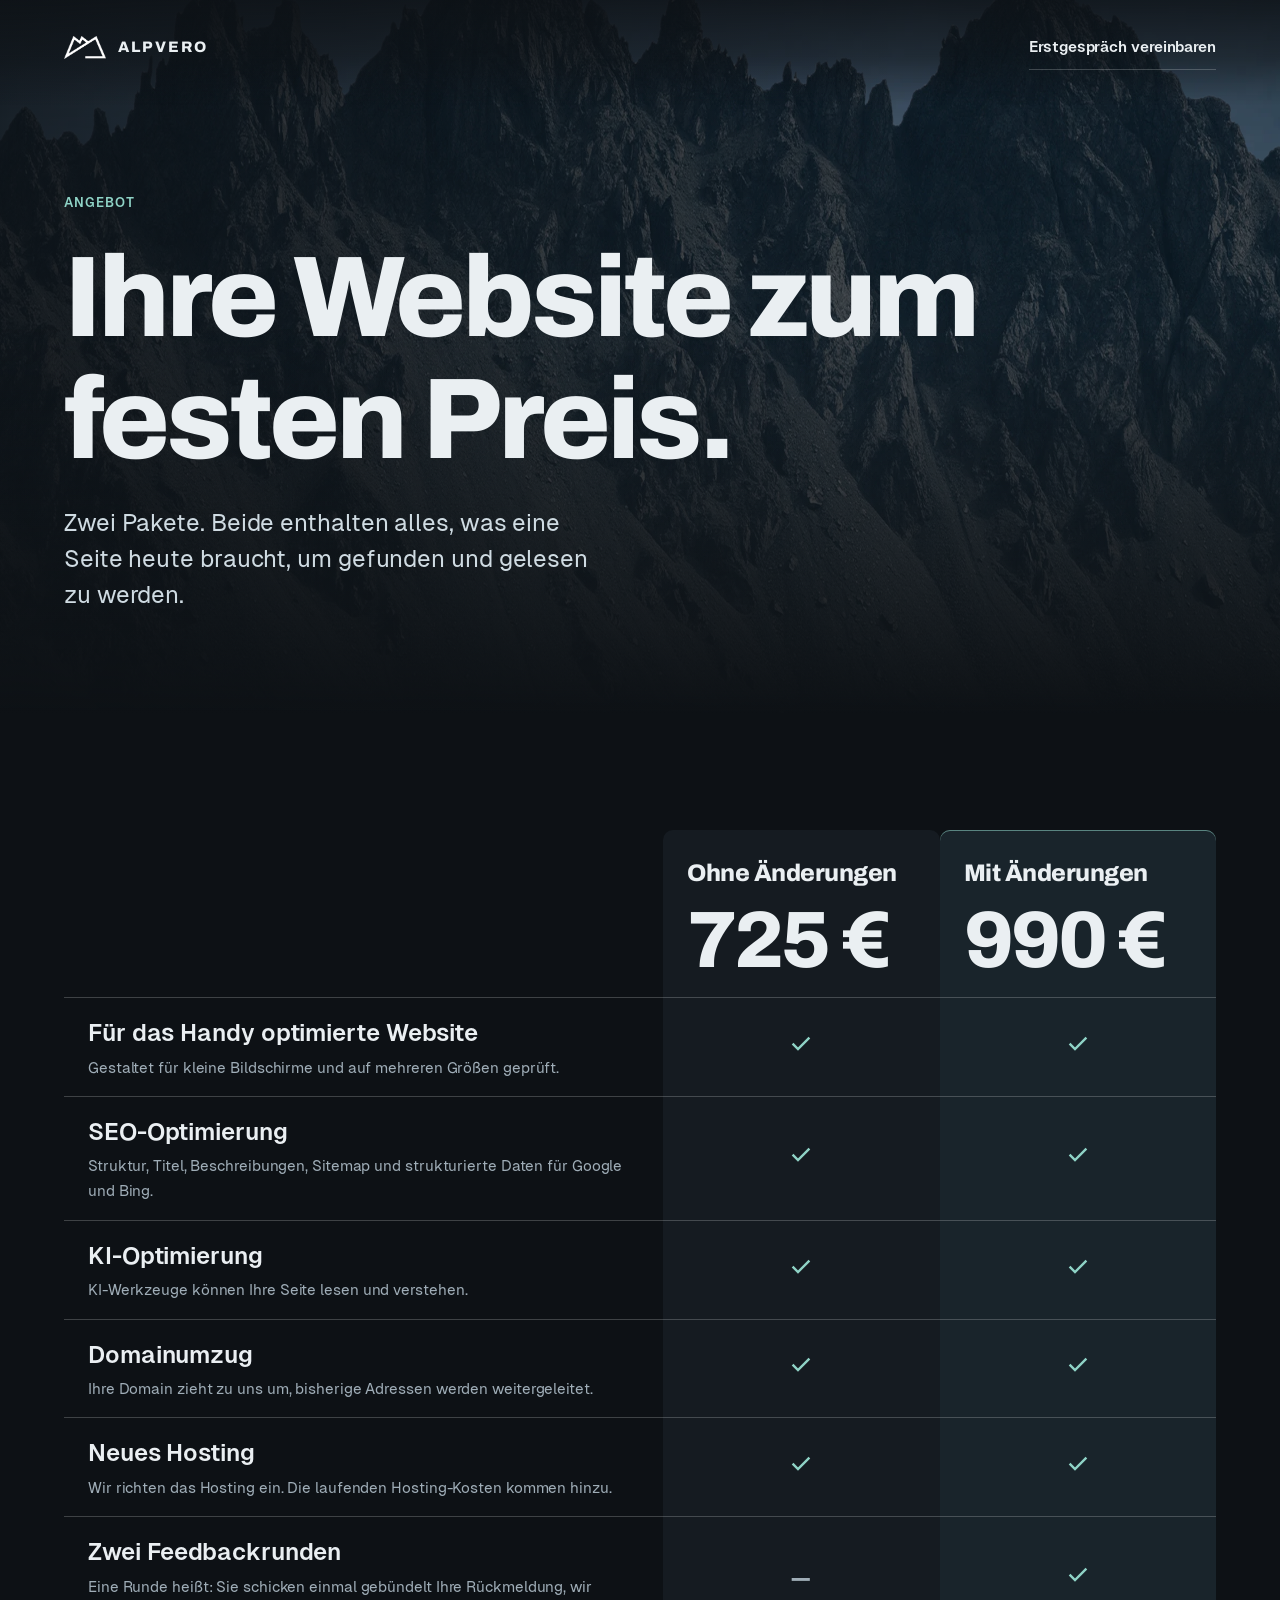
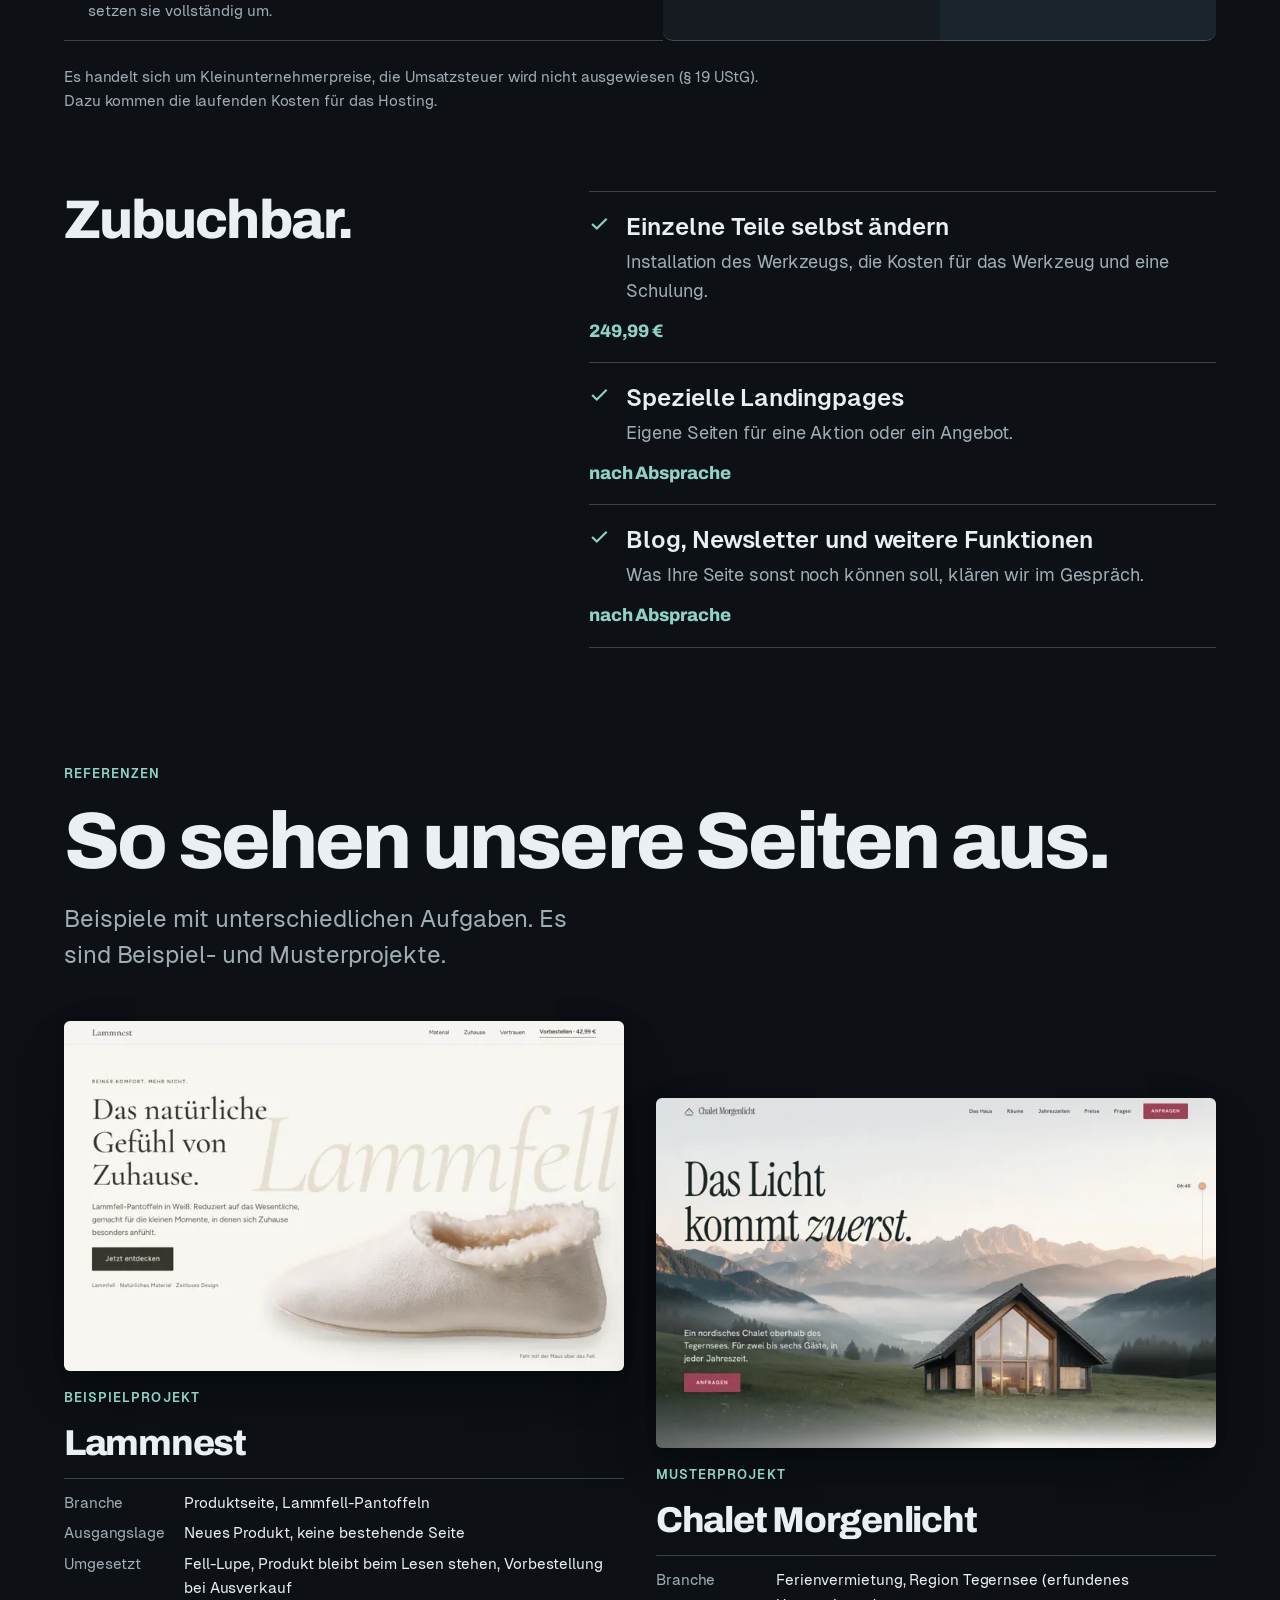
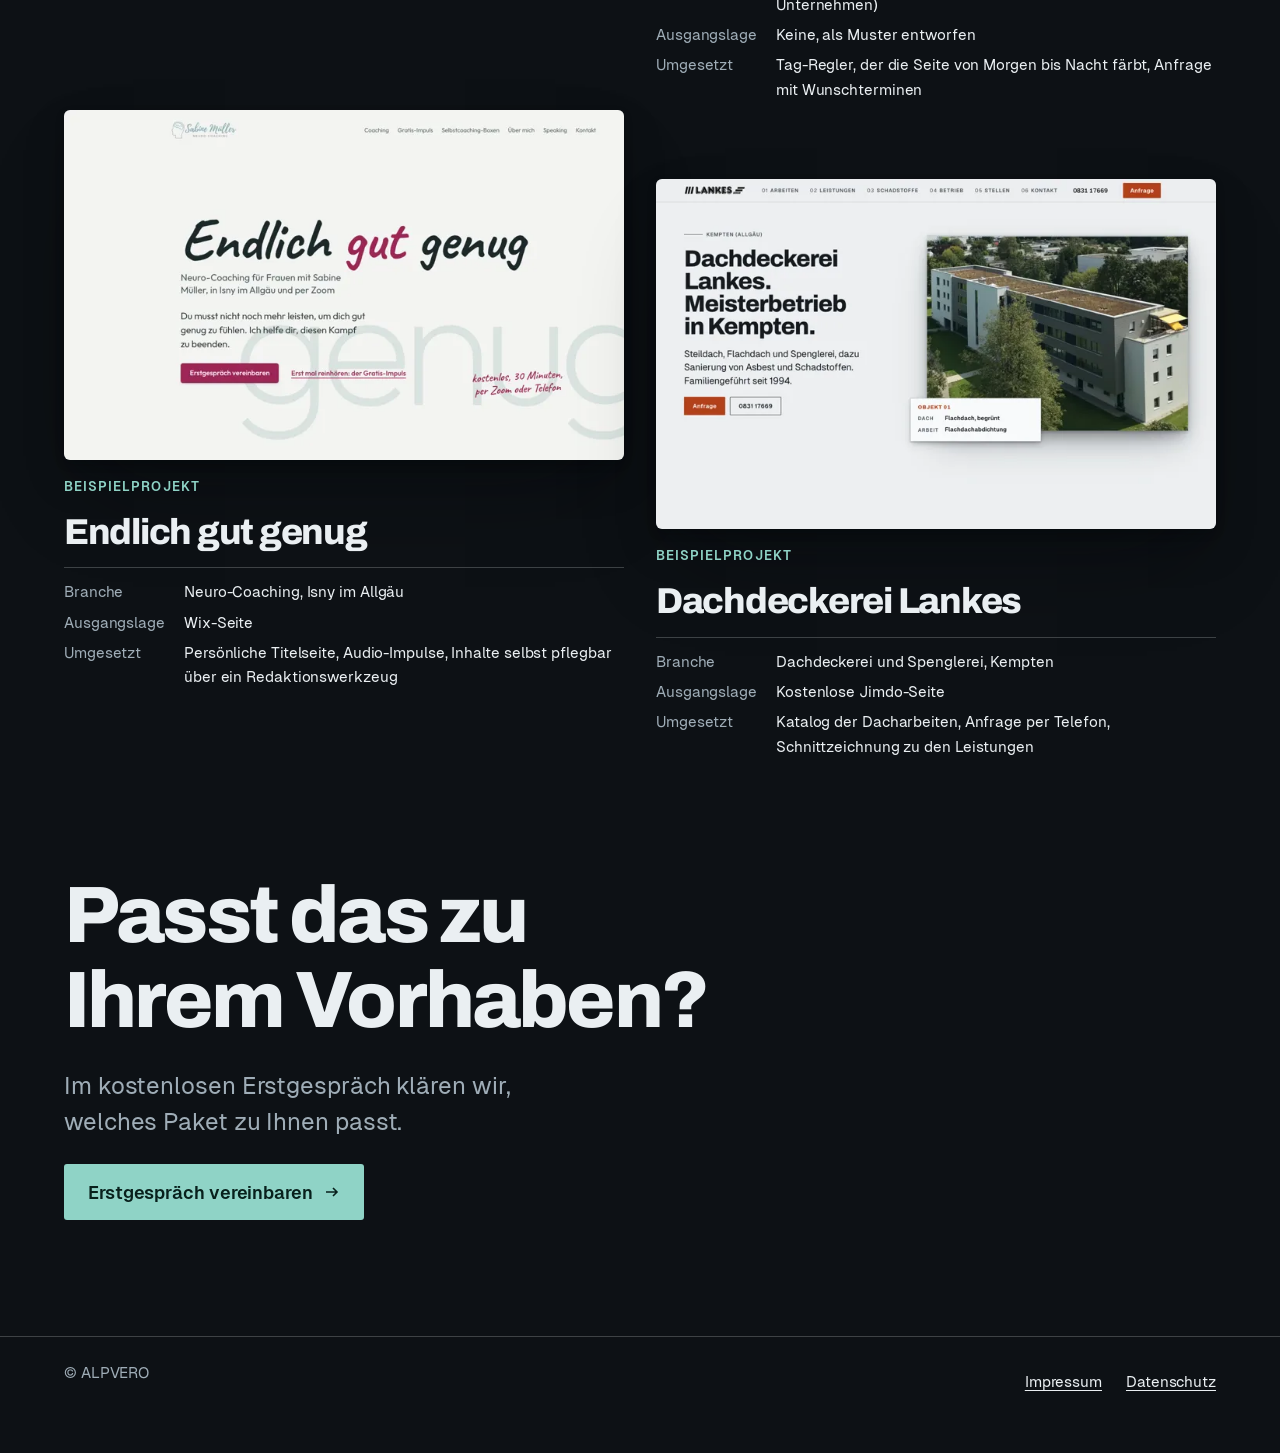
==== commit 141ea73c: "Preisseite: Paketvergleich als Tabelle, neue Preise 725 und 990 Co-Authored-By: Claude Sonnet 5.5 <n" ====
--- a/angebot/index.html
+++ b/angebot/index.html
@@ -33,31 +33,28 @@
 
   <div class="preis">
     <section aria-labelledby="pakete-h">
-      <h2 id="pakete-h" class="sr" style="position:absolute;left:-9999px">Pakete</h2>
-      <div class="pakete">
-        <article class="paket">
-          <h2>Ohne Änderungen</h2>
-          <p class="betrag">649 €</p>
-          <p>Wir bauen Ihre Seite nach dem gemeinsamen Briefing und stellen sie online. Änderungswünsche nach der Vorschau sind in diesem Paket nicht enthalten.</p>
-        </article>
-        <article class="paket paket--b">
-          <h2>Mit Änderungen</h2>
-          <p class="betrag">950 €</p>
-          <p>Wie das erste Paket, dazu zwei Änderungsrunden. Eine Runde heißt: Sie schicken uns einmal gebündelt Ihre Rückmeldung, wir setzen sie vollständig um.</p>
-        </article>
+      <h2 id="pakete-h" class="sr">Pakete im Vergleich</h2>
+      <div class="vergleich">
+        <table>
+          <caption class="sr">Gegenüberstellung der beiden Pakete</caption>
+          <thead>
+            <tr>
+              <td></td>
+              <th scope="col"><span class="vname">Ohne Änderungen</span><span class="betrag">725 €</span></th>
+              <th scope="col" class="b"><span class="vname">Mit Änderungen</span><span class="betrag">990 €</span></th>
+            </tr>
+          </thead>
+          <tbody>
+          <tr><th scope="row"><b>Für das Handy optimierte Website</b><span>Gestaltet für kleine Bildschirme und auf mehreren Größen geprüft.</span></th><td class="ja"><svg viewBox="0 0 20 20" fill="none" stroke="currentColor" stroke-width="2" aria-hidden="true"><path d="M3 10.5l4.5 4.5L17 5.5"/></svg><span class="sr">enthalten</span></td><td class="ja"><svg viewBox="0 0 20 20" fill="none" stroke="currentColor" stroke-width="2" aria-hidden="true"><path d="M3 10.5l4.5 4.5L17 5.5"/></svg><span class="sr">enthalten</span></td></tr>
+          <tr><th scope="row"><b>SEO-Optimierung</b><span>Struktur, Titel, Beschreibungen, Sitemap und strukturierte Daten für Google und Bing.</span></th><td class="ja"><svg viewBox="0 0 20 20" fill="none" stroke="currentColor" stroke-width="2" aria-hidden="true"><path d="M3 10.5l4.5 4.5L17 5.5"/></svg><span class="sr">enthalten</span></td><td class="ja"><svg viewBox="0 0 20 20" fill="none" stroke="currentColor" stroke-width="2" aria-hidden="true"><path d="M3 10.5l4.5 4.5L17 5.5"/></svg><span class="sr">enthalten</span></td></tr>
+          <tr><th scope="row"><b>KI-Optimierung</b><span>KI-Werkzeuge können Ihre Seite lesen und verstehen.</span></th><td class="ja"><svg viewBox="0 0 20 20" fill="none" stroke="currentColor" stroke-width="2" aria-hidden="true"><path d="M3 10.5l4.5 4.5L17 5.5"/></svg><span class="sr">enthalten</span></td><td class="ja"><svg viewBox="0 0 20 20" fill="none" stroke="currentColor" stroke-width="2" aria-hidden="true"><path d="M3 10.5l4.5 4.5L17 5.5"/></svg><span class="sr">enthalten</span></td></tr>
+          <tr><th scope="row"><b>Domainumzug</b><span>Ihre Domain zieht zu uns um, bisherige Adressen werden weitergeleitet.</span></th><td class="ja"><svg viewBox="0 0 20 20" fill="none" stroke="currentColor" stroke-width="2" aria-hidden="true"><path d="M3 10.5l4.5 4.5L17 5.5"/></svg><span class="sr">enthalten</span></td><td class="ja"><svg viewBox="0 0 20 20" fill="none" stroke="currentColor" stroke-width="2" aria-hidden="true"><path d="M3 10.5l4.5 4.5L17 5.5"/></svg><span class="sr">enthalten</span></td></tr>
+          <tr><th scope="row"><b>Neues Hosting</b><span>Wir richten das Hosting ein. Die laufenden Hosting-Kosten kommen hinzu.</span></th><td class="ja"><svg viewBox="0 0 20 20" fill="none" stroke="currentColor" stroke-width="2" aria-hidden="true"><path d="M3 10.5l4.5 4.5L17 5.5"/></svg><span class="sr">enthalten</span></td><td class="ja"><svg viewBox="0 0 20 20" fill="none" stroke="currentColor" stroke-width="2" aria-hidden="true"><path d="M3 10.5l4.5 4.5L17 5.5"/></svg><span class="sr">enthalten</span></td></tr>
+          <tr><th scope="row"><b>Zwei Feedbackrunden</b><span>Eine Runde heißt: Sie schicken einmal gebündelt Ihre Rückmeldung, wir setzen sie vollständig um.</span></th><td class="nein"><span aria-hidden="true">–</span><span class="sr">nicht enthalten</span></td><td class="ja"><svg viewBox="0 0 20 20" fill="none" stroke="currentColor" stroke-width="2" aria-hidden="true"><path d="M3 10.5l4.5 4.5L17 5.5"/></svg><span class="sr">enthalten</span></td></tr>
+          </tbody>
+        </table>
       </div>
       <p class="hinweis" style="margin-top:var(--sc-5)">Es handelt sich um Kleinunternehmerpreise, die Umsatzsteuer wird nicht ausgewiesen (§ 19 UStG). Dazu kommen die laufenden Kosten für das Hosting.</p>
-    </section>
-
-    <section class="zweispalt" aria-labelledby="inkl-h">
-      <h2 id="inkl-h">In beiden Paketen enthalten.</h2>
-      <ul class="haken">
-        <li><svg viewBox="0 0 20 20" fill="none" stroke="currentColor" stroke-width="2" aria-hidden="true"><path d="M3 10.5l4.5 4.5L17 5.5"/></svg><div><b>Für das Handy optimierte Website</b><span>Gestaltet für kleine Bildschirme und auf mehreren Größen geprüft.</span></div></li>
-        <li><svg viewBox="0 0 20 20" fill="none" stroke="currentColor" stroke-width="2" aria-hidden="true"><path d="M3 10.5l4.5 4.5L17 5.5"/></svg><div><b>SEO-Optimierung</b><span>Struktur, Titel, Beschreibungen, Sitemap und strukturierte Daten für Google und Bing.</span></div></li>
-        <li><svg viewBox="0 0 20 20" fill="none" stroke="currentColor" stroke-width="2" aria-hidden="true"><path d="M3 10.5l4.5 4.5L17 5.5"/></svg><div><b>KI-Optimierung</b><span>KI-Werkzeuge können Ihre Seite lesen und verstehen.</span></div></li>
-        <li><svg viewBox="0 0 20 20" fill="none" stroke="currentColor" stroke-width="2" aria-hidden="true"><path d="M3 10.5l4.5 4.5L17 5.5"/></svg><div><b>Domainumzug</b><span>Ihre Domain zieht zu uns um, bisherige Adressen werden weitergeleitet.</span></div></li>
-        <li><svg viewBox="0 0 20 20" fill="none" stroke="currentColor" stroke-width="2" aria-hidden="true"><path d="M3 10.5l4.5 4.5L17 5.5"/></svg><div><b>Neues Hosting</b><span>Wir richten das Hosting ein. Die laufenden Hosting-Kosten kommen zum Paketpreis hinzu.</span></div></li>
-      </ul>
     </section>
 
     <section class="zweispalt" aria-labelledby="zub-h">
--- a/assets/alpvero.css
+++ b/assets/alpvero.css
@@ -327,3 +327,32 @@
 
 /* Der Einstieg ist sofort sichtbar (Greet), nicht erst wenn das Skript läuft */
 .hero__copy[data-sc-cue] { opacity: 1; }
+
+/* Paketvergleich als Tabelle */
+.sr { position: absolute; width: 1px; height: 1px; overflow: hidden; clip-path: inset(50%); white-space: nowrap; }
+.vergleich { overflow-x: auto; }
+.vergleich table { width: 100%; border-collapse: separate; border-spacing: 0; min-width: 34rem; }
+.vergleich thead th { text-align: left; vertical-align: bottom; padding: var(--sc-5) var(--sc-5) var(--sc-4); width: 24%; font-weight: 400; background: var(--sc-surface); border-radius: var(--sc-r-lg) var(--sc-r-lg) 0 0; }
+.vergleich thead th.b { background: #19242b; box-shadow: inset 0 1px 0 color-mix(in oklab, var(--sc-accent) 55%, transparent); }
+.vergleich .vname { display: block; font-family: var(--sc-font-display); font-weight: 800; font-size: var(--sc-t-lg); letter-spacing: var(--sc-track-snug); }
+.vergleich .betrag { display: block; margin-top: var(--sc-2); font-family: var(--sc-font-display); font-weight: 800; font-size: var(--sc-t-3xl); line-height: 1; letter-spacing: var(--sc-track-tight); font-variant-numeric: tabular-nums; }
+.vergleich tbody th, .vergleich tbody td { padding: var(--sc-4) var(--sc-5); border-top: 1px solid var(--sc-hairline-strong); text-align: left; font-weight: 400; vertical-align: middle; }
+.vergleich tbody th b { display: block; font-weight: 600; font-size: var(--sc-t-lg); }
+.vergleich tbody th span { display: block; color: var(--sc-ink-soft); font-size: var(--sc-t-sm); margin-top: .15rem; max-width: 34rem; }
+.vergleich tbody td { text-align: center; background: var(--sc-surface); }
+.vergleich tbody td:last-child { background: #19242b; }
+.vergleich tbody td svg { width: 1.5rem; height: 1.5rem; color: var(--sc-accent); display: inline-block; }
+.vergleich tbody td.nein { color: var(--sc-ink-soft); font-size: var(--sc-t-xl); }
+.vergleich tbody tr:last-child td:first-of-type { border-bottom-left-radius: var(--sc-r-lg); }
+.vergleich tbody tr:last-child td:last-child { border-bottom-right-radius: var(--sc-r-lg); }
+.vergleich tbody tr:last-child td, .vergleich tbody tr:last-child th { border-bottom: 1px solid var(--sc-hairline-strong); }
+@media (max-width: 640px) {
+  .vergleich thead th, .vergleich tbody th, .vergleich tbody td { padding-inline: var(--sc-3); }
+  .vergleich table { min-width: 0; table-layout: fixed; }
+  .vergleich thead th { width: 29%; padding-inline: var(--sc-2); }
+  .vergleich tbody td { padding-inline: var(--sc-1); }
+  .vergleich .vname { font-size: var(--sc-t-sm); overflow-wrap: anywhere; }
+  .vergleich .betrag { font-size: var(--sc-t-xl); }
+  .vergleich tbody th span { display: none; }
+  .vergleich tbody th b { font-size: var(--sc-t-base); }
+}
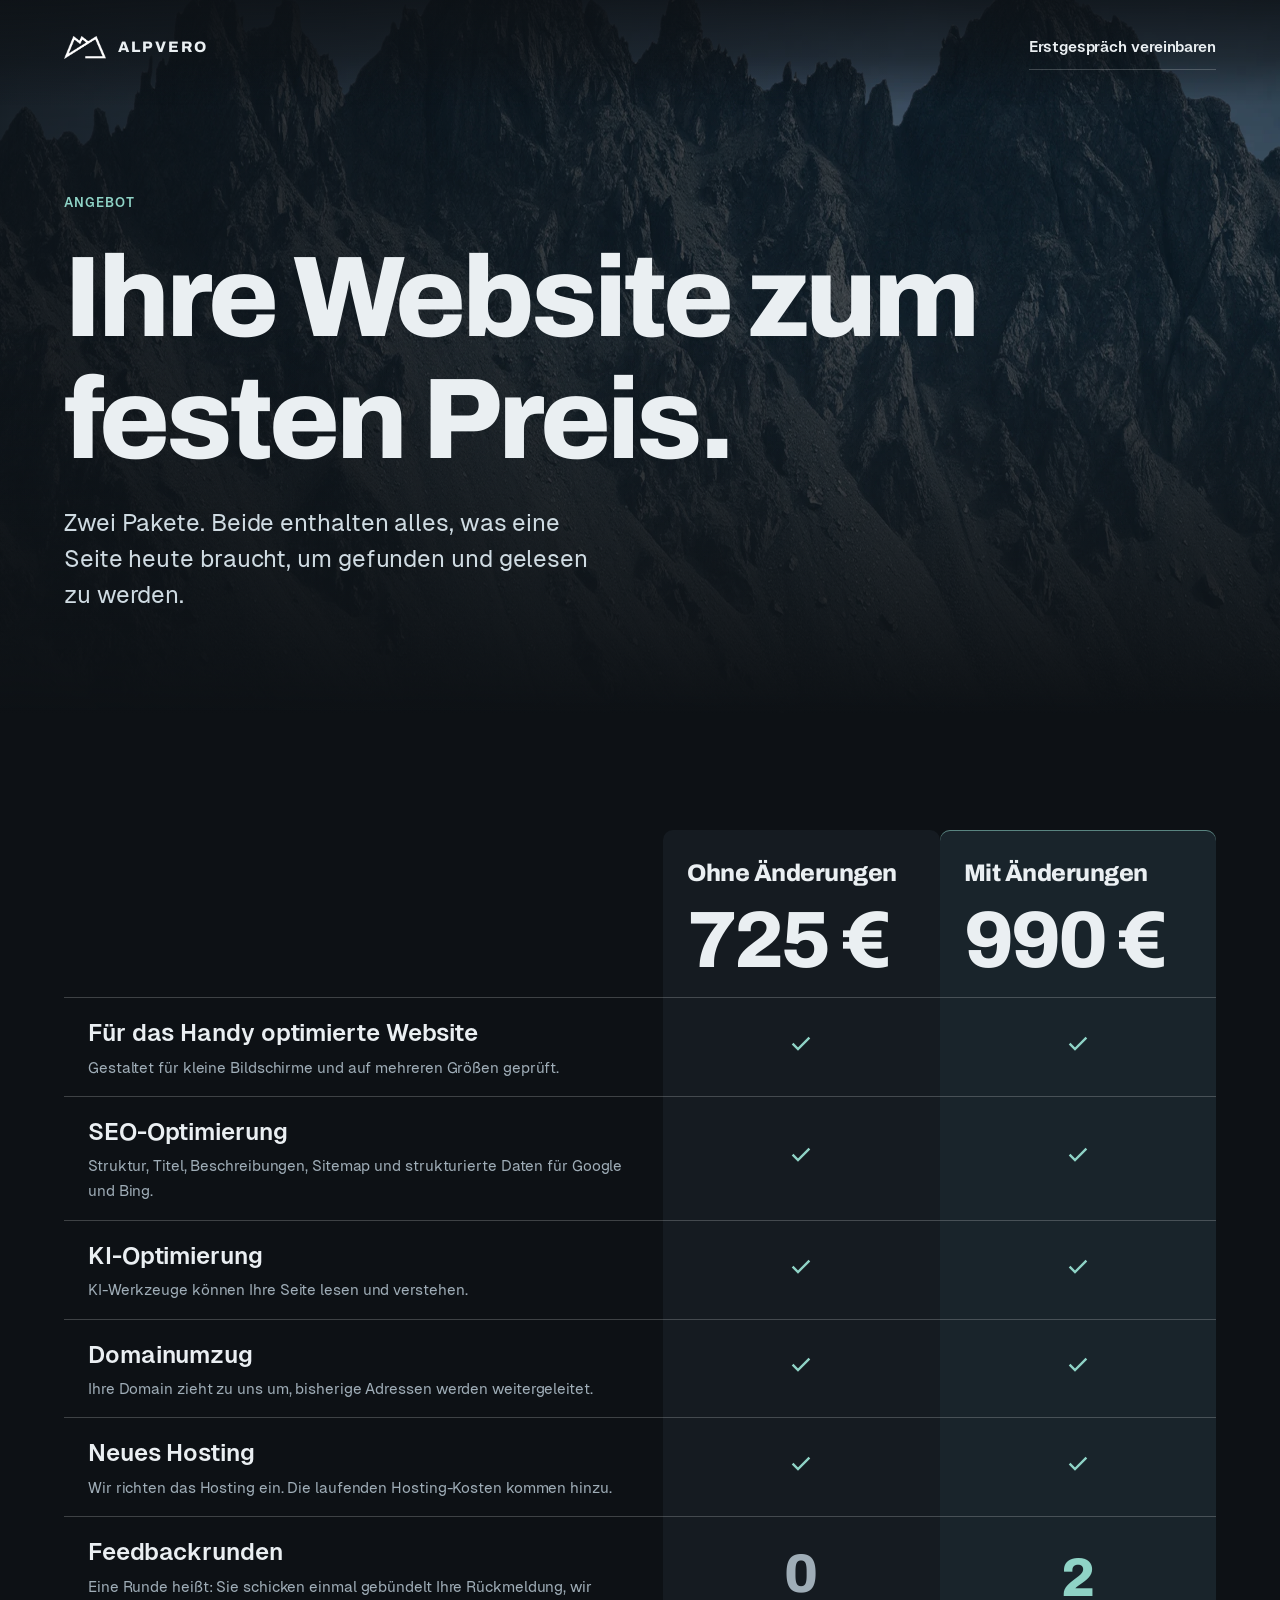
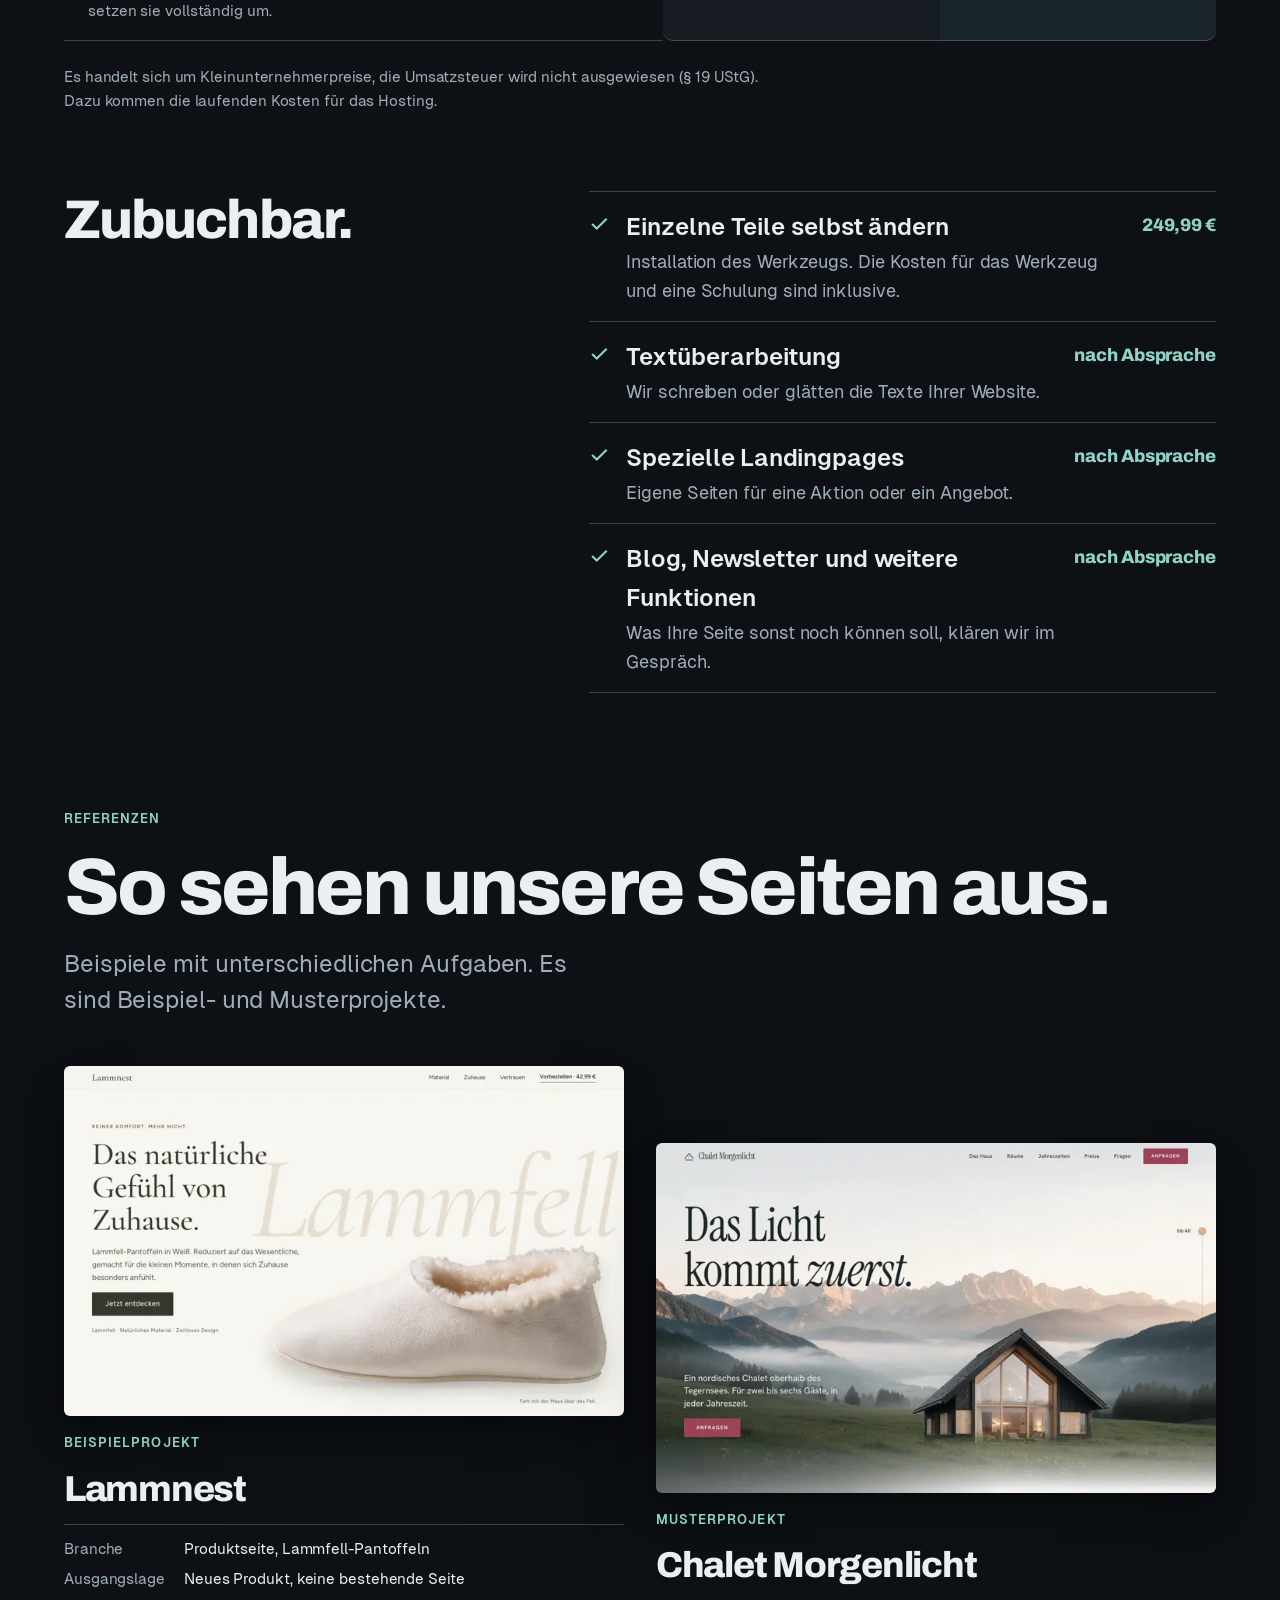
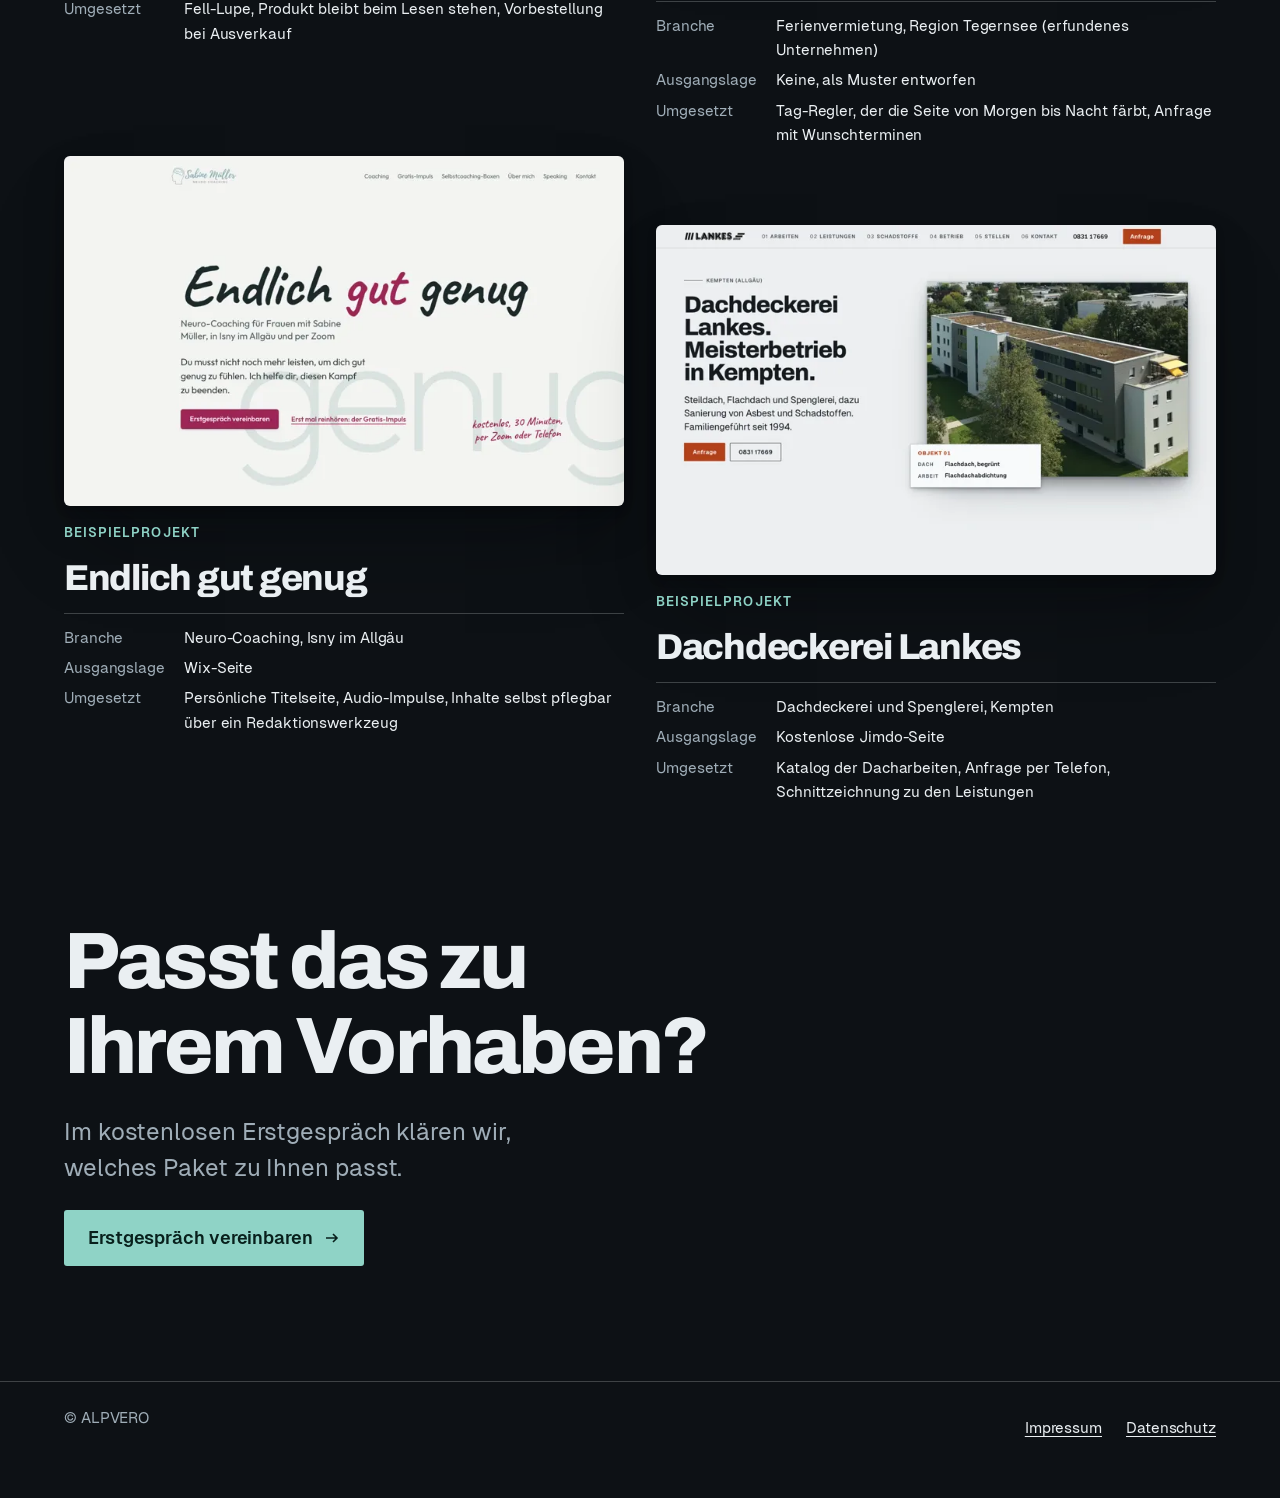
==== commit 8b018f27: "Preisseite: Feedbackrunden als Werte, Textüberarbeitung, Werkzeugkosten inklusive Co-Authored-By: Cl" ====
--- a/angebot/index.html
+++ b/angebot/index.html
@@ -50,7 +50,7 @@
           <tr><th scope="row"><b>KI-Optimierung</b><span>KI-Werkzeuge können Ihre Seite lesen und verstehen.</span></th><td class="ja"><svg viewBox="0 0 20 20" fill="none" stroke="currentColor" stroke-width="2" aria-hidden="true"><path d="M3 10.5l4.5 4.5L17 5.5"/></svg><span class="sr">enthalten</span></td><td class="ja"><svg viewBox="0 0 20 20" fill="none" stroke="currentColor" stroke-width="2" aria-hidden="true"><path d="M3 10.5l4.5 4.5L17 5.5"/></svg><span class="sr">enthalten</span></td></tr>
           <tr><th scope="row"><b>Domainumzug</b><span>Ihre Domain zieht zu uns um, bisherige Adressen werden weitergeleitet.</span></th><td class="ja"><svg viewBox="0 0 20 20" fill="none" stroke="currentColor" stroke-width="2" aria-hidden="true"><path d="M3 10.5l4.5 4.5L17 5.5"/></svg><span class="sr">enthalten</span></td><td class="ja"><svg viewBox="0 0 20 20" fill="none" stroke="currentColor" stroke-width="2" aria-hidden="true"><path d="M3 10.5l4.5 4.5L17 5.5"/></svg><span class="sr">enthalten</span></td></tr>
           <tr><th scope="row"><b>Neues Hosting</b><span>Wir richten das Hosting ein. Die laufenden Hosting-Kosten kommen hinzu.</span></th><td class="ja"><svg viewBox="0 0 20 20" fill="none" stroke="currentColor" stroke-width="2" aria-hidden="true"><path d="M3 10.5l4.5 4.5L17 5.5"/></svg><span class="sr">enthalten</span></td><td class="ja"><svg viewBox="0 0 20 20" fill="none" stroke="currentColor" stroke-width="2" aria-hidden="true"><path d="M3 10.5l4.5 4.5L17 5.5"/></svg><span class="sr">enthalten</span></td></tr>
-          <tr><th scope="row"><b>Zwei Feedbackrunden</b><span>Eine Runde heißt: Sie schicken einmal gebündelt Ihre Rückmeldung, wir setzen sie vollständig um.</span></th><td class="nein"><span aria-hidden="true">–</span><span class="sr">nicht enthalten</span></td><td class="ja"><svg viewBox="0 0 20 20" fill="none" stroke="currentColor" stroke-width="2" aria-hidden="true"><path d="M3 10.5l4.5 4.5L17 5.5"/></svg><span class="sr">enthalten</span></td></tr>
+          <tr><th scope="row"><b>Feedbackrunden</b><span>Eine Runde heißt: Sie schicken einmal gebündelt Ihre Rückmeldung, wir setzen sie vollständig um.</span></th><td class="wert nein"><b>0</b><span class="sr"> Runden</span></td><td class="wert"><b>2</b><span class="sr"> Runden</span></td></tr>
           </tbody>
         </table>
       </div>
@@ -60,7 +60,8 @@
     <section class="zweispalt" aria-labelledby="zub-h">
       <h2 id="zub-h">Zubuchbar.</h2>
       <ul class="haken">
-        <li><svg viewBox="0 0 20 20" fill="none" stroke="currentColor" stroke-width="2" aria-hidden="true"><path d="M3 10.5l4.5 4.5L17 5.5"/></svg><div><b>Einzelne Teile selbst ändern</b><span>Installation des Werkzeugs, die Kosten für das Werkzeug und eine Schulung.</span></div><span class="preis-tag">249,99 €</span></li>
+        <li><svg viewBox="0 0 20 20" fill="none" stroke="currentColor" stroke-width="2" aria-hidden="true"><path d="M3 10.5l4.5 4.5L17 5.5"/></svg><div><b>Einzelne Teile selbst ändern</b><span>Installation des Werkzeugs. Die Kosten für das Werkzeug und eine Schulung sind inklusive.</span></div><span class="preis-tag">249,99 €</span></li>
+        <li><svg viewBox="0 0 20 20" fill="none" stroke="currentColor" stroke-width="2" aria-hidden="true"><path d="M3 10.5l4.5 4.5L17 5.5"/></svg><div><b>Textüberarbeitung</b><span>Wir schreiben oder glätten die Texte Ihrer Website.</span></div><span class="preis-tag">nach Absprache</span></li>
         <li><svg viewBox="0 0 20 20" fill="none" stroke="currentColor" stroke-width="2" aria-hidden="true"><path d="M3 10.5l4.5 4.5L17 5.5"/></svg><div><b>Spezielle Landingpages</b><span>Eigene Seiten für eine Aktion oder ein Angebot.</span></div><span class="preis-tag">nach Absprache</span></li>
         <li><svg viewBox="0 0 20 20" fill="none" stroke="currentColor" stroke-width="2" aria-hidden="true"><path d="M3 10.5l4.5 4.5L17 5.5"/></svg><div><b>Blog, Newsletter und weitere Funktionen</b><span>Was Ihre Seite sonst noch können soll, klären wir im Gespräch.</span></div><span class="preis-tag">nach Absprache</span></li>
       </ul>
--- a/assets/alpvero.css
+++ b/assets/alpvero.css
@@ -356,3 +356,8 @@
   .vergleich tbody th span { display: none; }
   .vergleich tbody th b { font-size: var(--sc-t-base); }
 }
+.vergleich tbody td.wert b { font-family: var(--sc-font-display); font-weight: 800; font-size: var(--sc-t-2xl); line-height: 1; font-variant-numeric: tabular-nums; color: var(--sc-accent); }
+.vergleich tbody td.wert.nein b { color: var(--sc-ink-soft); }
+.haken li:has(.preis-tag) { grid-template-columns: 1.6rem 1fr auto; align-items: start; }
+.haken .preis-tag { margin-top: .2rem; }
+@media (max-width: 640px) { .haken li:has(.preis-tag) { grid-template-columns: 1.6rem 1fr; } .haken li:has(.preis-tag) .preis-tag { grid-column: 2; } }
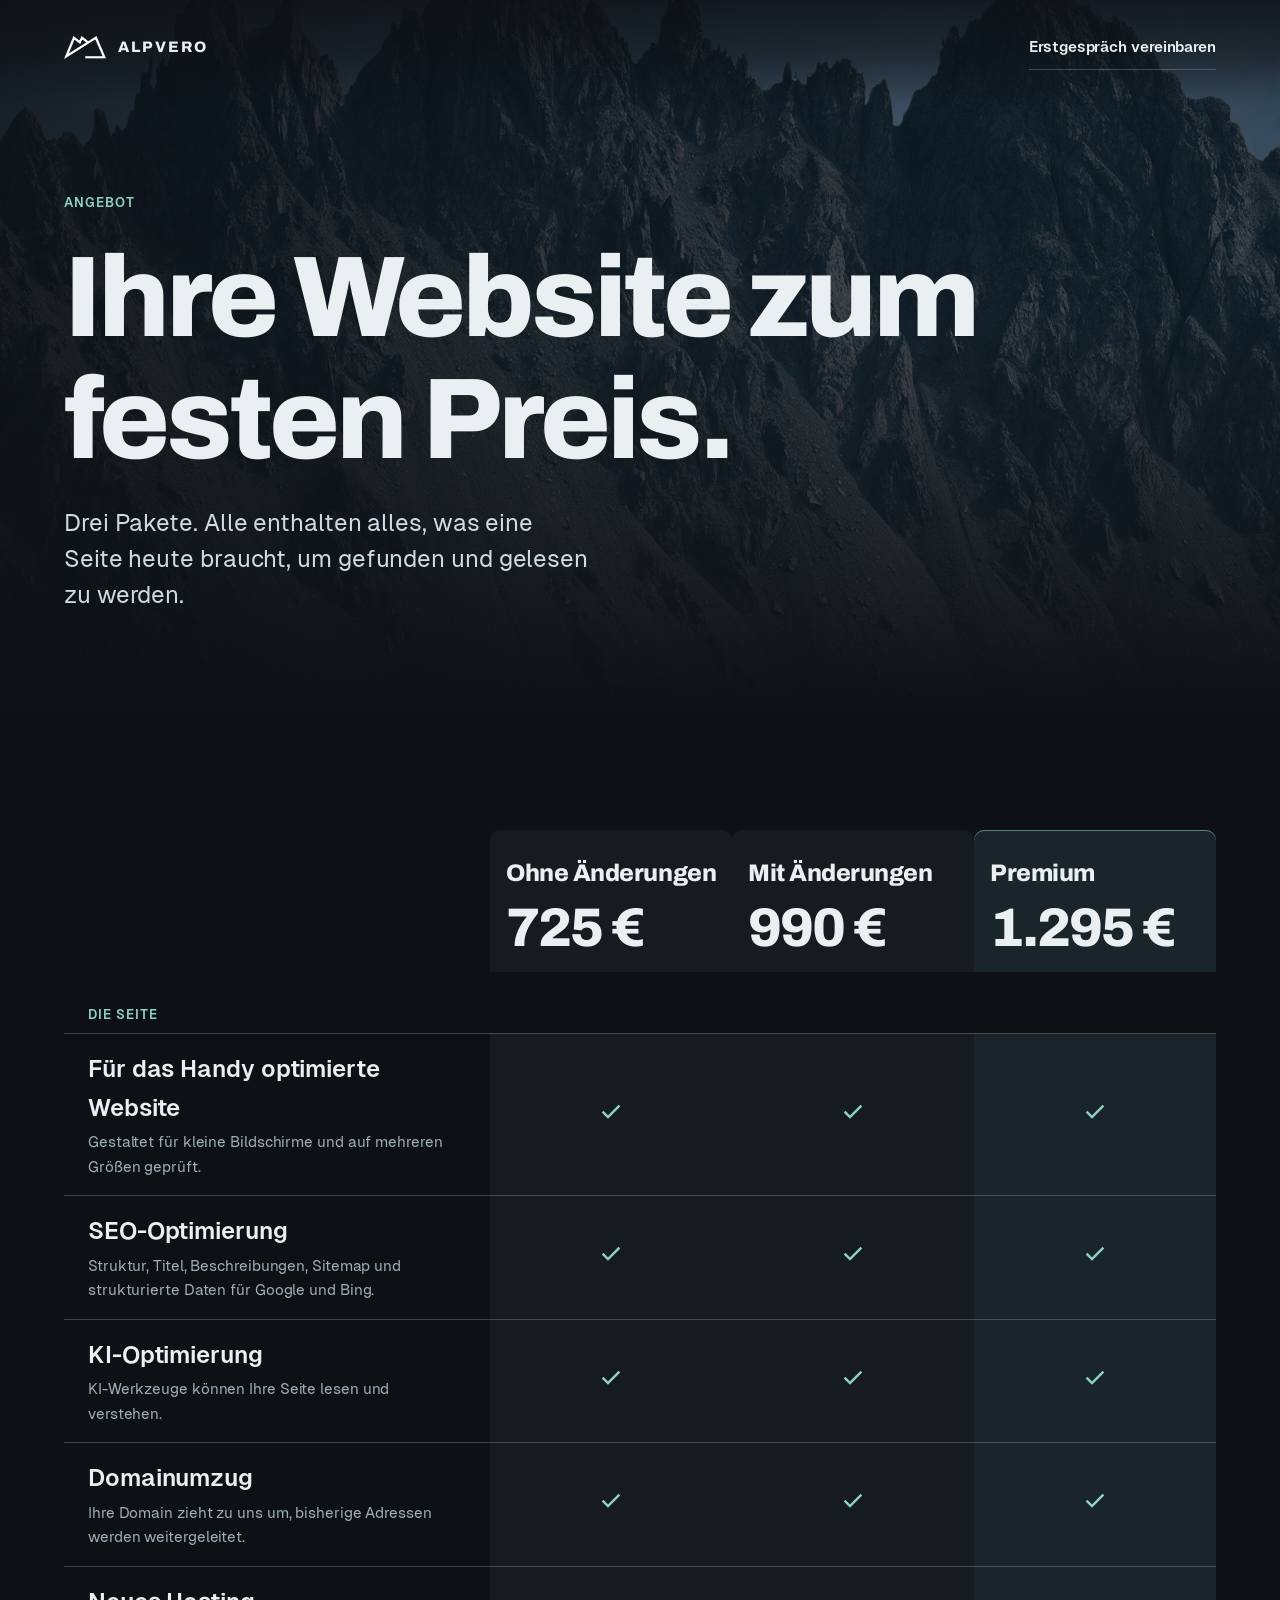
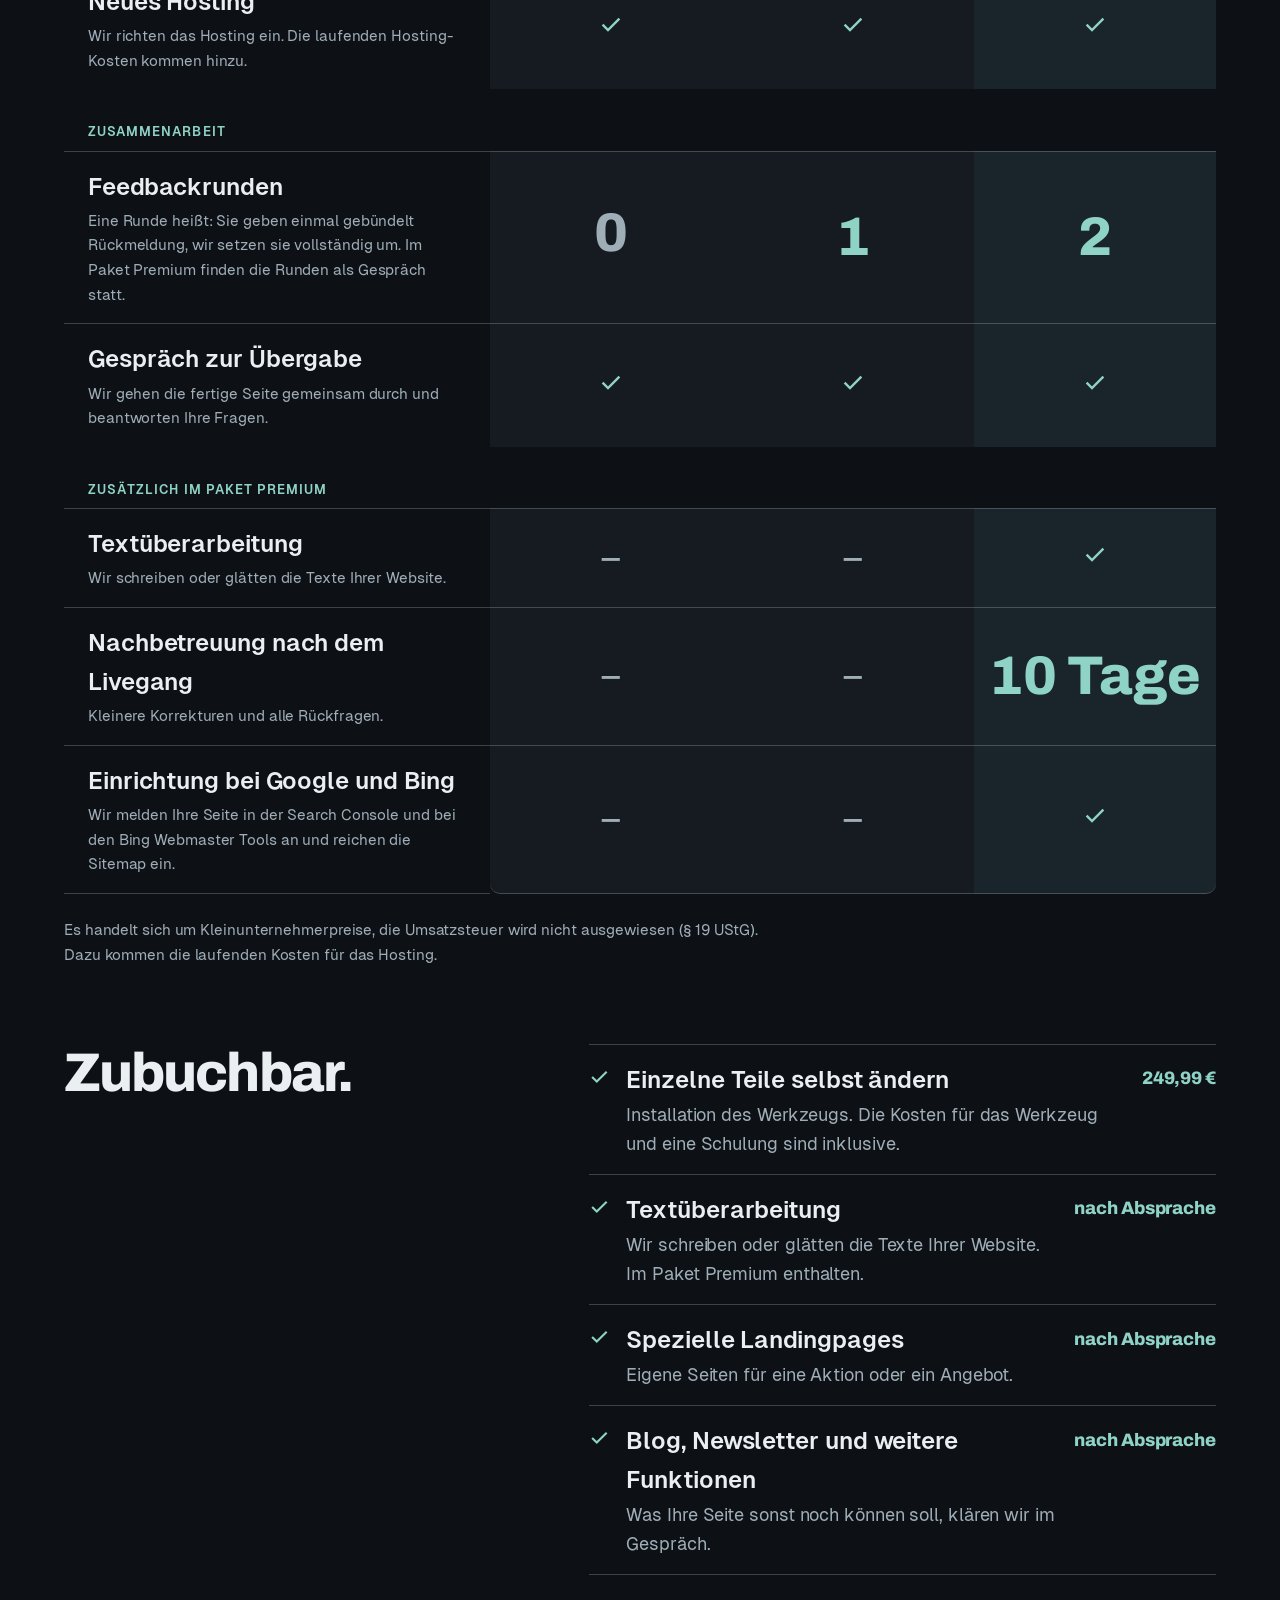
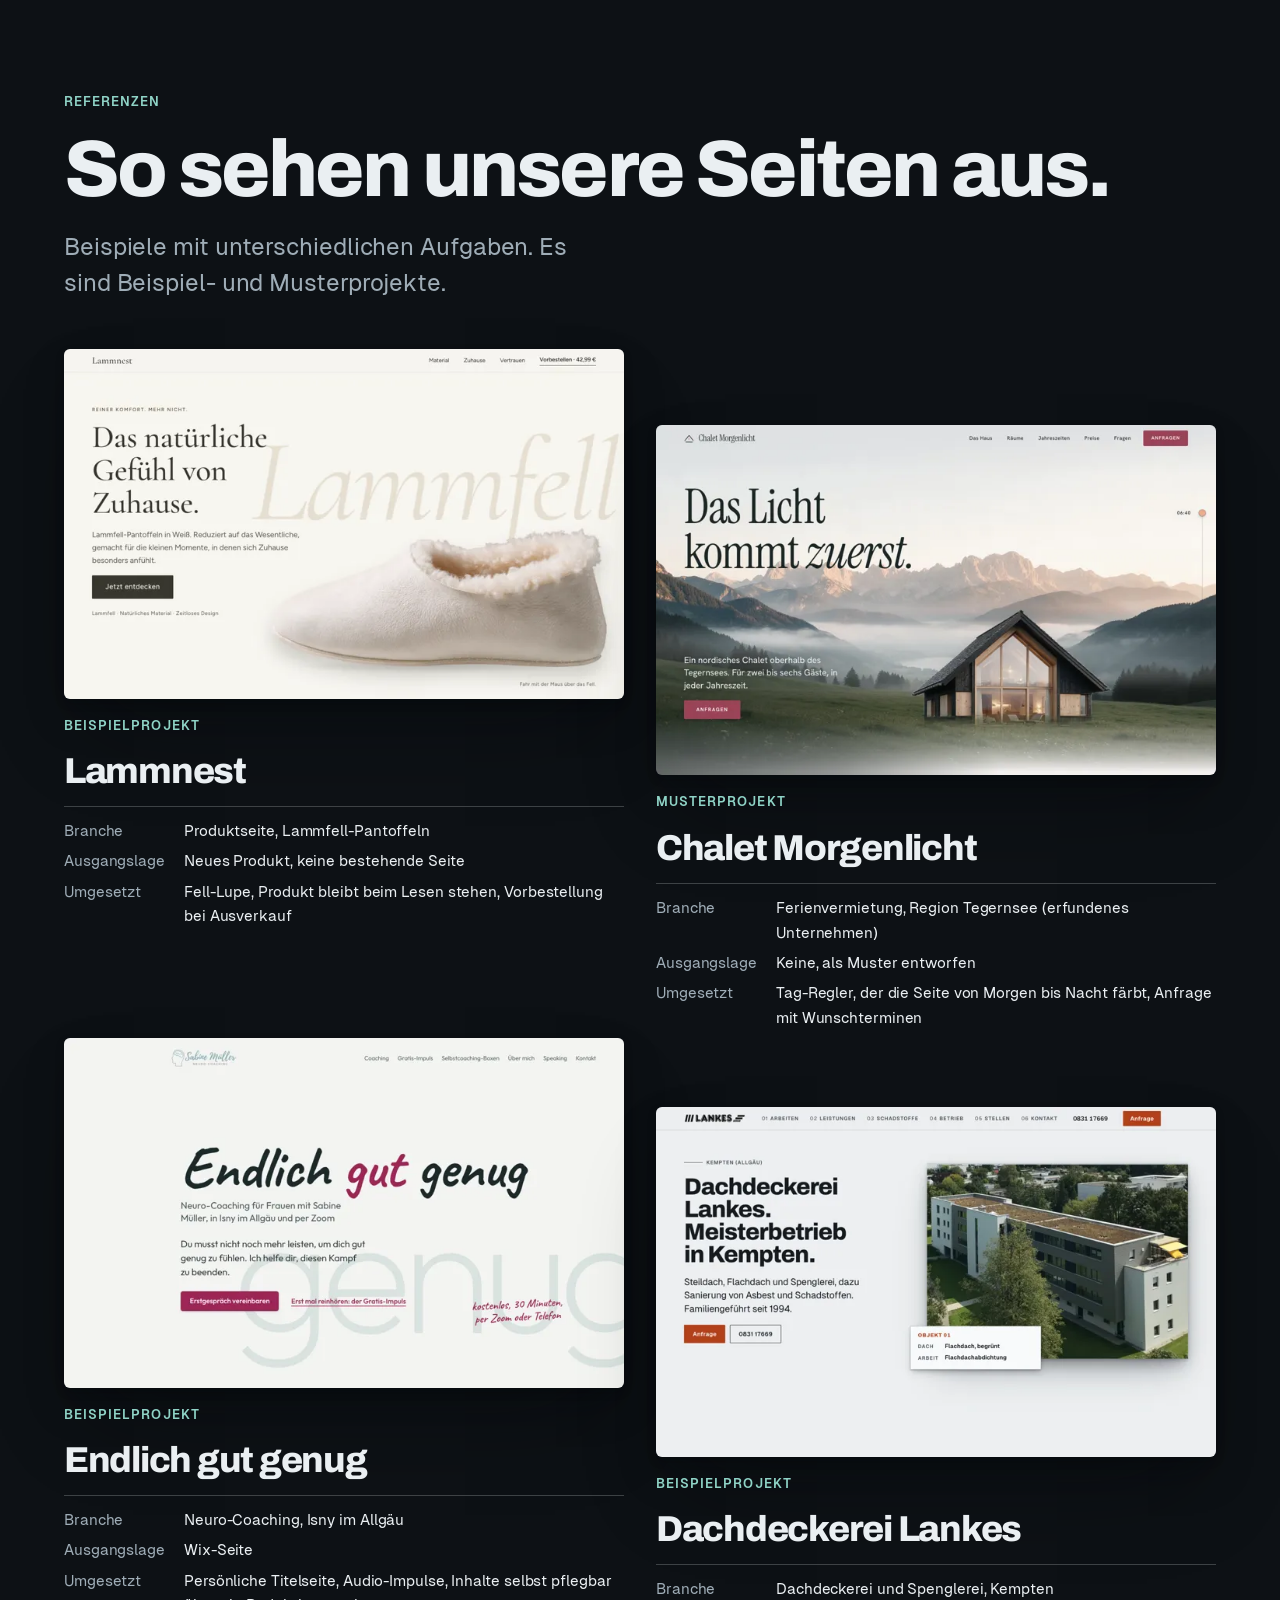
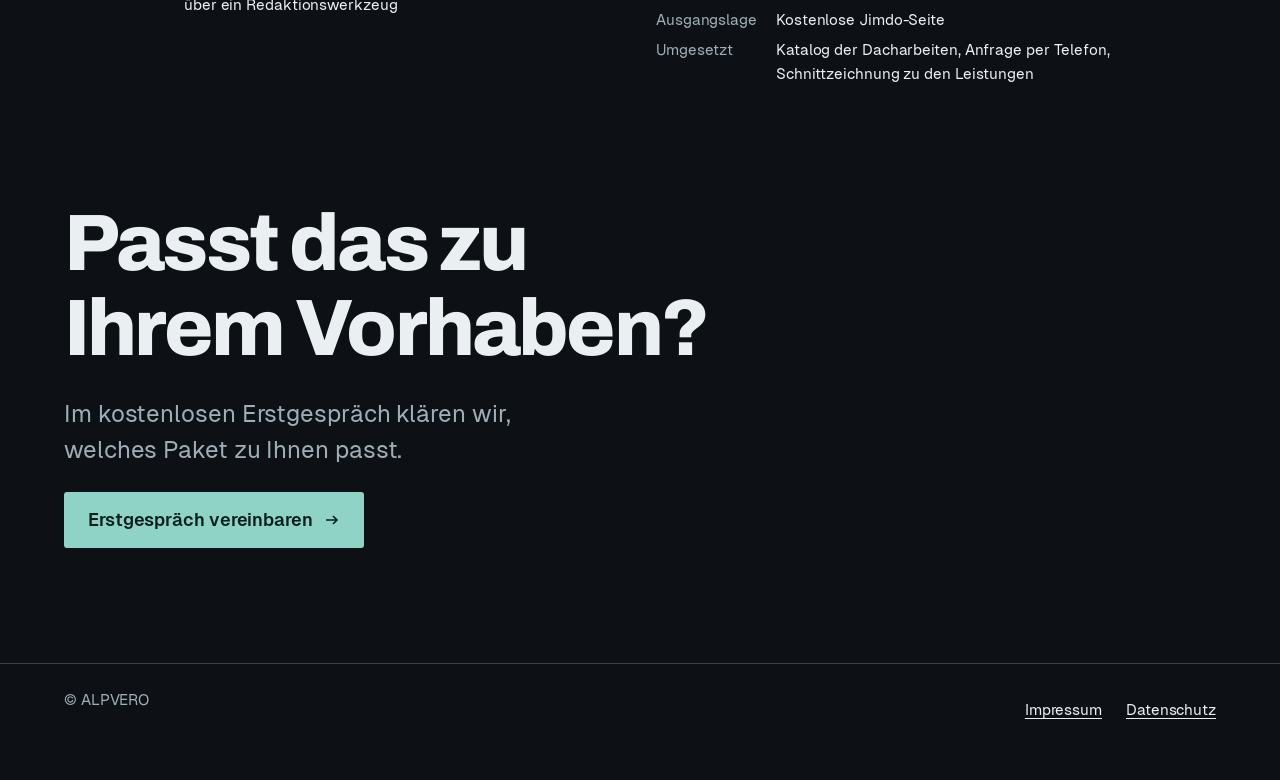
==== commit 5a3ae5ce: "Preisseite: drittes Paket Premium, Übergabegespräch, Gruppen in der Tabelle Co-Authored-By: Claude S" ====
--- a/angebot/index.html
+++ b/angebot/index.html
@@ -27,7 +27,7 @@
     <div>
       <p class="eyebrow">Angebot</p>
       <h1>Ihre Website zum festen Preis.</h1>
-      <p class="lede" style="color:#cfdbe2">Zwei Pakete. Beide enthalten alles, was eine Seite heute braucht, um gefunden und gelesen zu werden.</p>
+      <p class="lede" style="color:#cfdbe2">Drei Pakete. Alle enthalten alles, was eine Seite heute braucht, um gefunden und gelesen zu werden.</p>
     </div>
   </section>
 
@@ -36,21 +36,29 @@
       <h2 id="pakete-h" class="sr">Pakete im Vergleich</h2>
       <div class="vergleich">
         <table>
-          <caption class="sr">Gegenüberstellung der beiden Pakete</caption>
+          <caption class="sr">Gegenüberstellung der drei Pakete</caption>
           <thead>
-            <tr>
+          <tr>
               <td></td>
               <th scope="col"><span class="vname">Ohne Änderungen</span><span class="betrag">725 €</span></th>
-              <th scope="col" class="b"><span class="vname">Mit Änderungen</span><span class="betrag">990 €</span></th>
+              <th scope="col"><span class="vname">Mit Änderungen</span><span class="betrag">990 €</span></th>
+              <th scope="col" class="b"><span class="vname">Premium</span><span class="betrag">1.295 €</span></th>
             </tr>
           </thead>
           <tbody>
-          <tr><th scope="row"><b>Für das Handy optimierte Website</b><span>Gestaltet für kleine Bildschirme und auf mehreren Größen geprüft.</span></th><td class="ja"><svg viewBox="0 0 20 20" fill="none" stroke="currentColor" stroke-width="2" aria-hidden="true"><path d="M3 10.5l4.5 4.5L17 5.5"/></svg><span class="sr">enthalten</span></td><td class="ja"><svg viewBox="0 0 20 20" fill="none" stroke="currentColor" stroke-width="2" aria-hidden="true"><path d="M3 10.5l4.5 4.5L17 5.5"/></svg><span class="sr">enthalten</span></td></tr>
-          <tr><th scope="row"><b>SEO-Optimierung</b><span>Struktur, Titel, Beschreibungen, Sitemap und strukturierte Daten für Google und Bing.</span></th><td class="ja"><svg viewBox="0 0 20 20" fill="none" stroke="currentColor" stroke-width="2" aria-hidden="true"><path d="M3 10.5l4.5 4.5L17 5.5"/></svg><span class="sr">enthalten</span></td><td class="ja"><svg viewBox="0 0 20 20" fill="none" stroke="currentColor" stroke-width="2" aria-hidden="true"><path d="M3 10.5l4.5 4.5L17 5.5"/></svg><span class="sr">enthalten</span></td></tr>
-          <tr><th scope="row"><b>KI-Optimierung</b><span>KI-Werkzeuge können Ihre Seite lesen und verstehen.</span></th><td class="ja"><svg viewBox="0 0 20 20" fill="none" stroke="currentColor" stroke-width="2" aria-hidden="true"><path d="M3 10.5l4.5 4.5L17 5.5"/></svg><span class="sr">enthalten</span></td><td class="ja"><svg viewBox="0 0 20 20" fill="none" stroke="currentColor" stroke-width="2" aria-hidden="true"><path d="M3 10.5l4.5 4.5L17 5.5"/></svg><span class="sr">enthalten</span></td></tr>
-          <tr><th scope="row"><b>Domainumzug</b><span>Ihre Domain zieht zu uns um, bisherige Adressen werden weitergeleitet.</span></th><td class="ja"><svg viewBox="0 0 20 20" fill="none" stroke="currentColor" stroke-width="2" aria-hidden="true"><path d="M3 10.5l4.5 4.5L17 5.5"/></svg><span class="sr">enthalten</span></td><td class="ja"><svg viewBox="0 0 20 20" fill="none" stroke="currentColor" stroke-width="2" aria-hidden="true"><path d="M3 10.5l4.5 4.5L17 5.5"/></svg><span class="sr">enthalten</span></td></tr>
-          <tr><th scope="row"><b>Neues Hosting</b><span>Wir richten das Hosting ein. Die laufenden Hosting-Kosten kommen hinzu.</span></th><td class="ja"><svg viewBox="0 0 20 20" fill="none" stroke="currentColor" stroke-width="2" aria-hidden="true"><path d="M3 10.5l4.5 4.5L17 5.5"/></svg><span class="sr">enthalten</span></td><td class="ja"><svg viewBox="0 0 20 20" fill="none" stroke="currentColor" stroke-width="2" aria-hidden="true"><path d="M3 10.5l4.5 4.5L17 5.5"/></svg><span class="sr">enthalten</span></td></tr>
-          <tr><th scope="row"><b>Feedbackrunden</b><span>Eine Runde heißt: Sie schicken einmal gebündelt Ihre Rückmeldung, wir setzen sie vollständig um.</span></th><td class="wert nein"><b>0</b><span class="sr"> Runden</span></td><td class="wert"><b>2</b><span class="sr"> Runden</span></td></tr>
+          <tr class="gruppe"><th scope="colgroup" colspan="4">Die Seite</th></tr>
+          <tr><th scope="row"><b>Für das Handy optimierte Website</b><span>Gestaltet für kleine Bildschirme und auf mehreren Größen geprüft.</span></th><td class="ja"><svg viewBox="0 0 20 20" fill="none" stroke="currentColor" stroke-width="2" aria-hidden="true"><path d="M3 10.5l4.5 4.5L17 5.5"/></svg><span class="sr">enthalten</span></td><td class="ja"><svg viewBox="0 0 20 20" fill="none" stroke="currentColor" stroke-width="2" aria-hidden="true"><path d="M3 10.5l4.5 4.5L17 5.5"/></svg><span class="sr">enthalten</span></td><td class="ja"><svg viewBox="0 0 20 20" fill="none" stroke="currentColor" stroke-width="2" aria-hidden="true"><path d="M3 10.5l4.5 4.5L17 5.5"/></svg><span class="sr">enthalten</span></td></tr>
+          <tr><th scope="row"><b>SEO-Optimierung</b><span>Struktur, Titel, Beschreibungen, Sitemap und strukturierte Daten für Google und Bing.</span></th><td class="ja"><svg viewBox="0 0 20 20" fill="none" stroke="currentColor" stroke-width="2" aria-hidden="true"><path d="M3 10.5l4.5 4.5L17 5.5"/></svg><span class="sr">enthalten</span></td><td class="ja"><svg viewBox="0 0 20 20" fill="none" stroke="currentColor" stroke-width="2" aria-hidden="true"><path d="M3 10.5l4.5 4.5L17 5.5"/></svg><span class="sr">enthalten</span></td><td class="ja"><svg viewBox="0 0 20 20" fill="none" stroke="currentColor" stroke-width="2" aria-hidden="true"><path d="M3 10.5l4.5 4.5L17 5.5"/></svg><span class="sr">enthalten</span></td></tr>
+          <tr><th scope="row"><b>KI-Optimierung</b><span>KI-Werkzeuge können Ihre Seite lesen und verstehen.</span></th><td class="ja"><svg viewBox="0 0 20 20" fill="none" stroke="currentColor" stroke-width="2" aria-hidden="true"><path d="M3 10.5l4.5 4.5L17 5.5"/></svg><span class="sr">enthalten</span></td><td class="ja"><svg viewBox="0 0 20 20" fill="none" stroke="currentColor" stroke-width="2" aria-hidden="true"><path d="M3 10.5l4.5 4.5L17 5.5"/></svg><span class="sr">enthalten</span></td><td class="ja"><svg viewBox="0 0 20 20" fill="none" stroke="currentColor" stroke-width="2" aria-hidden="true"><path d="M3 10.5l4.5 4.5L17 5.5"/></svg><span class="sr">enthalten</span></td></tr>
+          <tr><th scope="row"><b>Domainumzug</b><span>Ihre Domain zieht zu uns um, bisherige Adressen werden weitergeleitet.</span></th><td class="ja"><svg viewBox="0 0 20 20" fill="none" stroke="currentColor" stroke-width="2" aria-hidden="true"><path d="M3 10.5l4.5 4.5L17 5.5"/></svg><span class="sr">enthalten</span></td><td class="ja"><svg viewBox="0 0 20 20" fill="none" stroke="currentColor" stroke-width="2" aria-hidden="true"><path d="M3 10.5l4.5 4.5L17 5.5"/></svg><span class="sr">enthalten</span></td><td class="ja"><svg viewBox="0 0 20 20" fill="none" stroke="currentColor" stroke-width="2" aria-hidden="true"><path d="M3 10.5l4.5 4.5L17 5.5"/></svg><span class="sr">enthalten</span></td></tr>
+          <tr><th scope="row"><b>Neues Hosting</b><span>Wir richten das Hosting ein. Die laufenden Hosting-Kosten kommen hinzu.</span></th><td class="ja"><svg viewBox="0 0 20 20" fill="none" stroke="currentColor" stroke-width="2" aria-hidden="true"><path d="M3 10.5l4.5 4.5L17 5.5"/></svg><span class="sr">enthalten</span></td><td class="ja"><svg viewBox="0 0 20 20" fill="none" stroke="currentColor" stroke-width="2" aria-hidden="true"><path d="M3 10.5l4.5 4.5L17 5.5"/></svg><span class="sr">enthalten</span></td><td class="ja"><svg viewBox="0 0 20 20" fill="none" stroke="currentColor" stroke-width="2" aria-hidden="true"><path d="M3 10.5l4.5 4.5L17 5.5"/></svg><span class="sr">enthalten</span></td></tr>
+          <tr class="gruppe"><th scope="colgroup" colspan="4">Zusammenarbeit</th></tr>
+          <tr><th scope="row"><b>Feedbackrunden</b><span>Eine Runde heißt: Sie geben einmal gebündelt Rückmeldung, wir setzen sie vollständig um. Im Paket Premium finden die Runden als Gespräch statt.</span></th><td class="wert nein"><b>0</b><span class="sr"> Runden</span></td><td class="wert"><b>1</b><span class="sr"> Runde</span></td><td class="wert"><b>2</b><span class="sr"> Runden</span></td></tr>
+          <tr><th scope="row"><b>Gespräch zur Übergabe</b><span>Wir gehen die fertige Seite gemeinsam durch und beantworten Ihre Fragen.</span></th><td class="ja"><svg viewBox="0 0 20 20" fill="none" stroke="currentColor" stroke-width="2" aria-hidden="true"><path d="M3 10.5l4.5 4.5L17 5.5"/></svg><span class="sr">enthalten</span></td><td class="ja"><svg viewBox="0 0 20 20" fill="none" stroke="currentColor" stroke-width="2" aria-hidden="true"><path d="M3 10.5l4.5 4.5L17 5.5"/></svg><span class="sr">enthalten</span></td><td class="ja"><svg viewBox="0 0 20 20" fill="none" stroke="currentColor" stroke-width="2" aria-hidden="true"><path d="M3 10.5l4.5 4.5L17 5.5"/></svg><span class="sr">enthalten</span></td></tr>
+          <tr class="gruppe"><th scope="colgroup" colspan="4">Zusätzlich im Paket Premium</th></tr>
+          <tr><th scope="row"><b>Textüberarbeitung</b><span>Wir schreiben oder glätten die Texte Ihrer Website.</span></th><td class="nein"><span aria-hidden="true">–</span><span class="sr">nicht enthalten</span></td><td class="nein"><span aria-hidden="true">–</span><span class="sr">nicht enthalten</span></td><td class="ja"><svg viewBox="0 0 20 20" fill="none" stroke="currentColor" stroke-width="2" aria-hidden="true"><path d="M3 10.5l4.5 4.5L17 5.5"/></svg><span class="sr">enthalten</span></td></tr>
+          <tr><th scope="row"><b>Nachbetreuung nach dem Livegang</b><span>Kleinere Korrekturen und alle Rückfragen.</span></th><td class="nein"><span aria-hidden="true">–</span><span class="sr">nicht enthalten</span></td><td class="nein"><span aria-hidden="true">–</span><span class="sr">nicht enthalten</span></td><td class="wert"><b>10 Tage</b><span class="sr"> </span></td></tr>
+          <tr><th scope="row"><b>Einrichtung bei Google und Bing</b><span>Wir melden Ihre Seite in der Search Console und bei den Bing Webmaster Tools an und reichen die Sitemap ein.</span></th><td class="nein"><span aria-hidden="true">–</span><span class="sr">nicht enthalten</span></td><td class="nein"><span aria-hidden="true">–</span><span class="sr">nicht enthalten</span></td><td class="ja"><svg viewBox="0 0 20 20" fill="none" stroke="currentColor" stroke-width="2" aria-hidden="true"><path d="M3 10.5l4.5 4.5L17 5.5"/></svg><span class="sr">enthalten</span></td></tr>
           </tbody>
         </table>
       </div>
@@ -61,7 +69,7 @@
       <h2 id="zub-h">Zubuchbar.</h2>
       <ul class="haken">
         <li><svg viewBox="0 0 20 20" fill="none" stroke="currentColor" stroke-width="2" aria-hidden="true"><path d="M3 10.5l4.5 4.5L17 5.5"/></svg><div><b>Einzelne Teile selbst ändern</b><span>Installation des Werkzeugs. Die Kosten für das Werkzeug und eine Schulung sind inklusive.</span></div><span class="preis-tag">249,99 €</span></li>
-        <li><svg viewBox="0 0 20 20" fill="none" stroke="currentColor" stroke-width="2" aria-hidden="true"><path d="M3 10.5l4.5 4.5L17 5.5"/></svg><div><b>Textüberarbeitung</b><span>Wir schreiben oder glätten die Texte Ihrer Website.</span></div><span class="preis-tag">nach Absprache</span></li>
+        <li><svg viewBox="0 0 20 20" fill="none" stroke="currentColor" stroke-width="2" aria-hidden="true"><path d="M3 10.5l4.5 4.5L17 5.5"/></svg><div><b>Textüberarbeitung</b><span>Wir schreiben oder glätten die Texte Ihrer Website. Im Paket Premium enthalten.</span></div><span class="preis-tag">nach Absprache</span></li>
         <li><svg viewBox="0 0 20 20" fill="none" stroke="currentColor" stroke-width="2" aria-hidden="true"><path d="M3 10.5l4.5 4.5L17 5.5"/></svg><div><b>Spezielle Landingpages</b><span>Eigene Seiten für eine Aktion oder ein Angebot.</span></div><span class="preis-tag">nach Absprache</span></li>
         <li><svg viewBox="0 0 20 20" fill="none" stroke="currentColor" stroke-width="2" aria-hidden="true"><path d="M3 10.5l4.5 4.5L17 5.5"/></svg><div><b>Blog, Newsletter und weitere Funktionen</b><span>Was Ihre Seite sonst noch können soll, klären wir im Gespräch.</span></div><span class="preis-tag">nach Absprache</span></li>
       </ul>
--- a/assets/alpvero.css
+++ b/assets/alpvero.css
@@ -332,7 +332,7 @@
 .sr { position: absolute; width: 1px; height: 1px; overflow: hidden; clip-path: inset(50%); white-space: nowrap; }
 .vergleich { overflow-x: auto; }
 .vergleich table { width: 100%; border-collapse: separate; border-spacing: 0; min-width: 34rem; }
-.vergleich thead th { text-align: left; vertical-align: bottom; padding: var(--sc-5) var(--sc-5) var(--sc-4); width: 24%; font-weight: 400; background: var(--sc-surface); border-radius: var(--sc-r-lg) var(--sc-r-lg) 0 0; }
+.vergleich thead th { text-align: left; vertical-align: bottom; padding: var(--sc-5) var(--sc-4) var(--sc-4); width: 21%; font-weight: 400; background: var(--sc-surface); border-radius: var(--sc-r-lg) var(--sc-r-lg) 0 0; }
 .vergleich thead th.b { background: #19242b; box-shadow: inset 0 1px 0 color-mix(in oklab, var(--sc-accent) 55%, transparent); }
 .vergleich .vname { display: block; font-family: var(--sc-font-display); font-weight: 800; font-size: var(--sc-t-lg); letter-spacing: var(--sc-track-snug); }
 .vergleich .betrag { display: block; margin-top: var(--sc-2); font-family: var(--sc-font-display); font-weight: 800; font-size: var(--sc-t-3xl); line-height: 1; letter-spacing: var(--sc-track-tight); font-variant-numeric: tabular-nums; }
@@ -361,3 +361,24 @@
 .haken li:has(.preis-tag) { grid-template-columns: 1.6rem 1fr auto; align-items: start; }
 .haken .preis-tag { margin-top: .2rem; }
 @media (max-width: 640px) { .haken li:has(.preis-tag) { grid-template-columns: 1.6rem 1fr; } .haken li:has(.preis-tag) .preis-tag { grid-column: 2; } }
+.vergleich tbody td:last-child { background: #19242b; }
+.vergleich tbody td:nth-child(3) { background: var(--sc-surface); }
+.vergleich tbody tr.gruppe th { padding: var(--sc-6) var(--sc-5) var(--sc-2); border-top: 0; font-size: var(--sc-t-xs); letter-spacing: var(--sc-track-wide); text-transform: uppercase; color: var(--sc-accent); font-weight: 600; background: none; }
+.vergleich tbody tr.gruppe + tr th, .vergleich tbody tr.gruppe + tr td { border-top: 1px solid var(--sc-hairline-strong); }
+.vergleich tbody td { padding-inline: var(--sc-3); }
+.vergleich tbody td.wert b small { font-size: var(--sc-t-base); }
+@media (max-width: 640px) {
+  .vergleich thead th { width: 22%; padding-inline: var(--sc-1); }
+  .vergleich .vname { font-size: .72rem; line-height: 1.2; }
+  .vergleich .betrag { font-size: var(--sc-t-base); margin-top: var(--sc-1); }
+  .vergleich tbody td.wert b { font-size: var(--sc-t-lg); }
+  .vergleich tbody tr.gruppe th { padding-inline: var(--sc-3); }
+}
+.vergleich thead th { vertical-align: top; }
+.vergleich .betrag { font-size: var(--sc-t-2xl); white-space: nowrap; }
+.vergleich tbody th b { hyphens: auto; overflow-wrap: break-word; }
+@media (max-width: 640px) {
+  .vergleich .betrag { font-size: var(--sc-t-base); }
+  .vergleich tbody th b { font-size: .85rem; line-height: 1.3; }
+  .vergleich tbody th { padding-right: var(--sc-2); }
+}
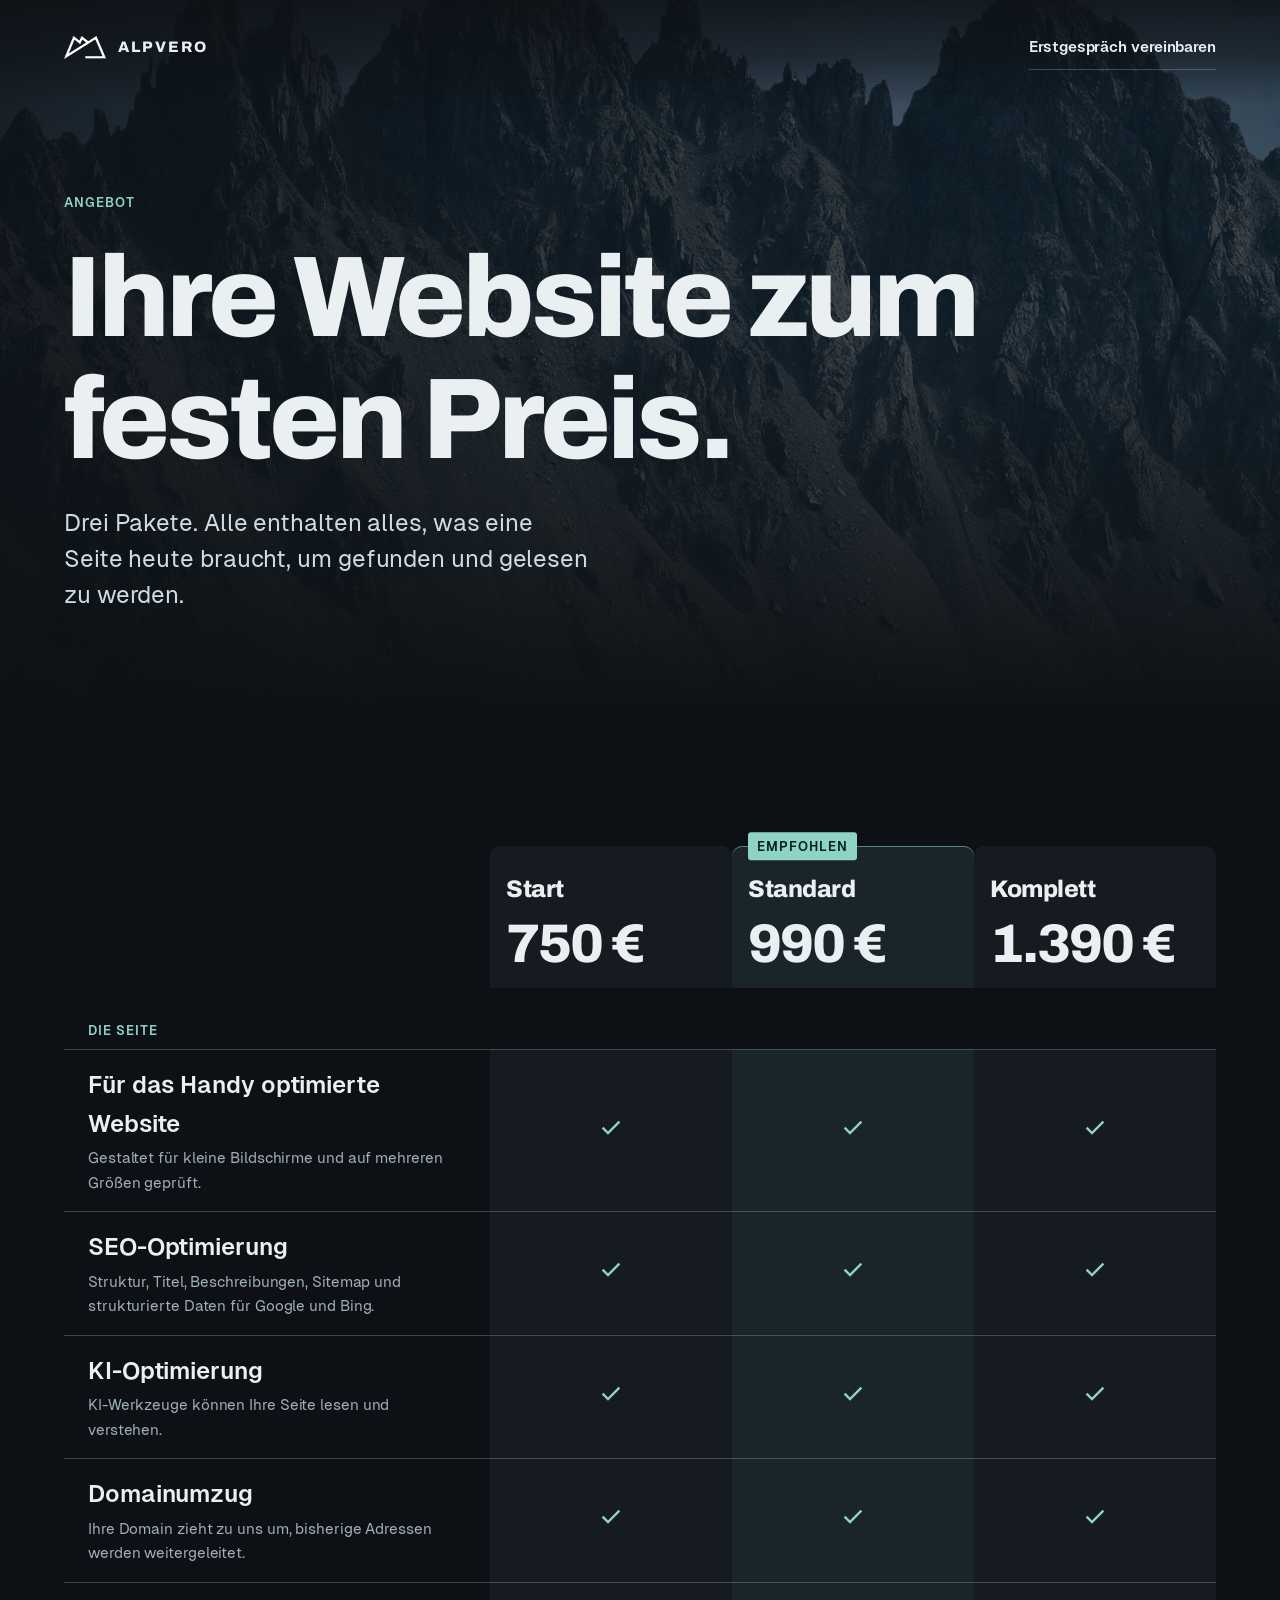
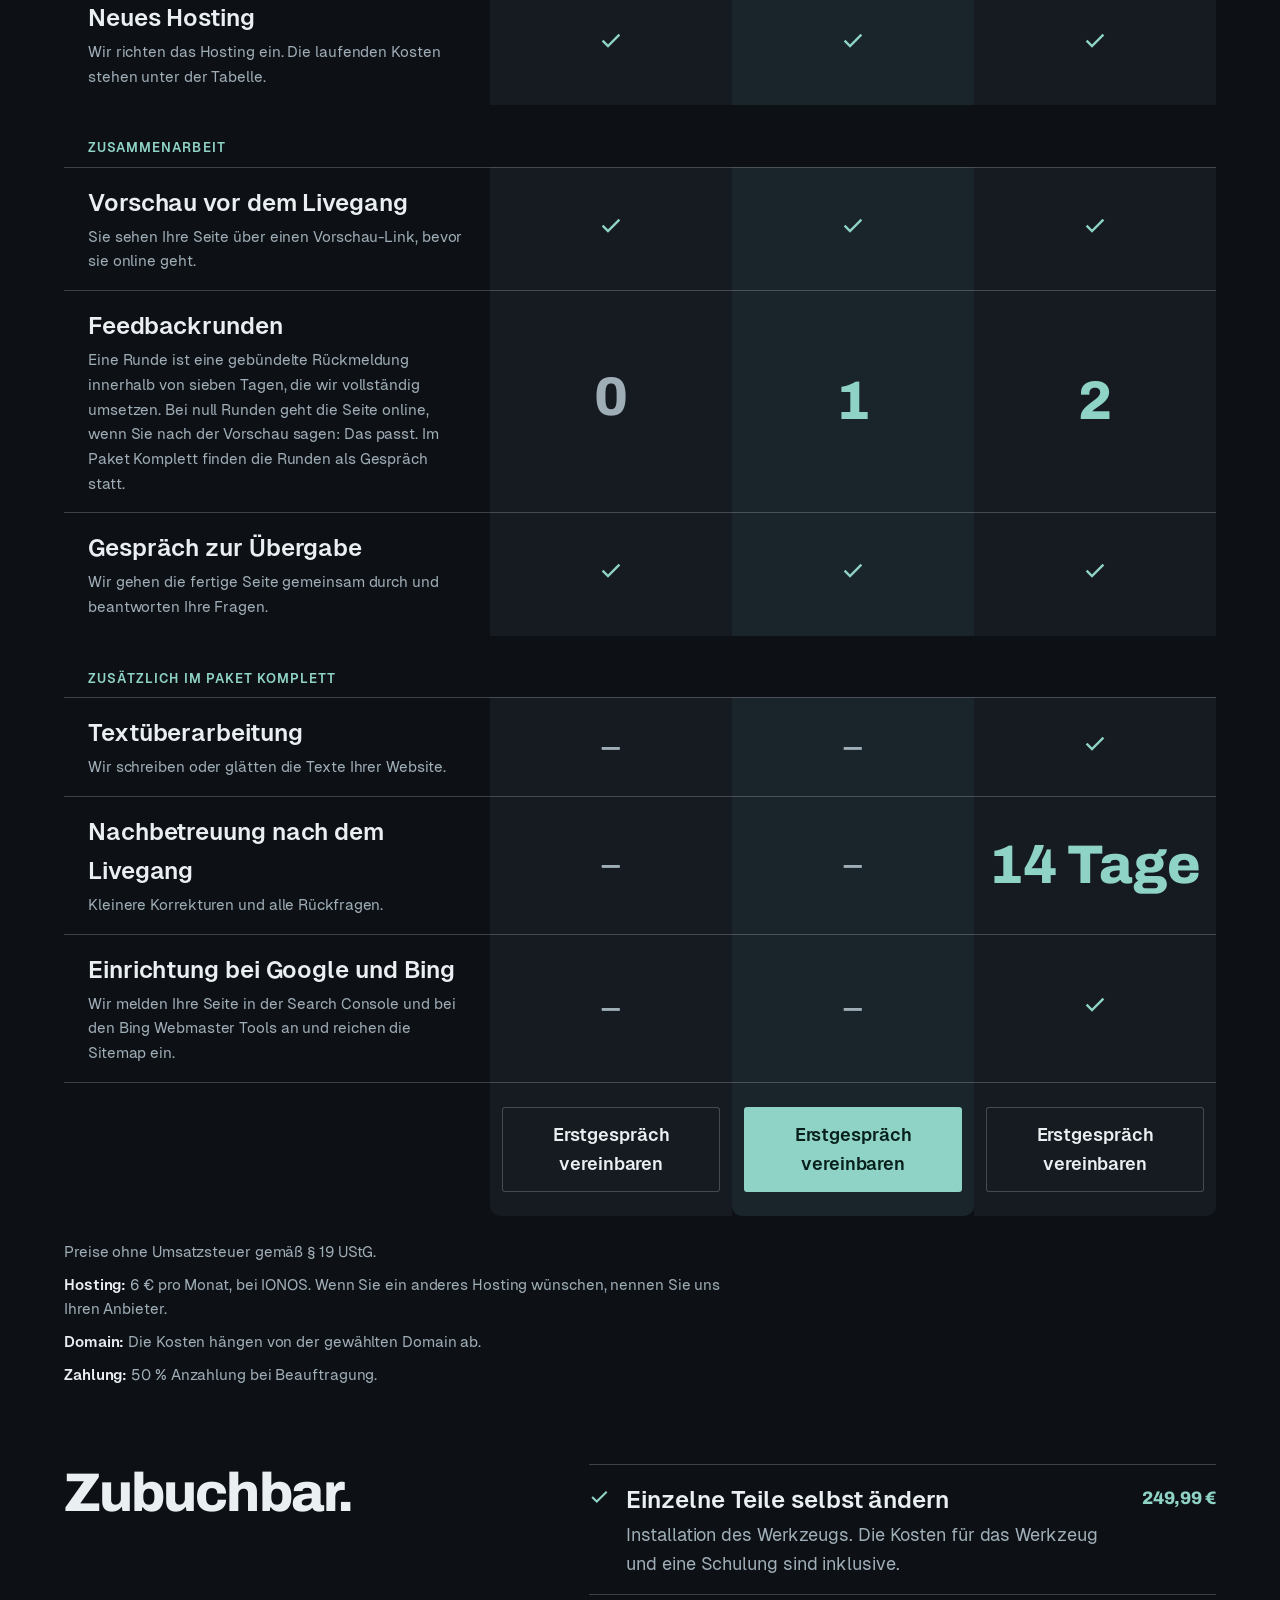
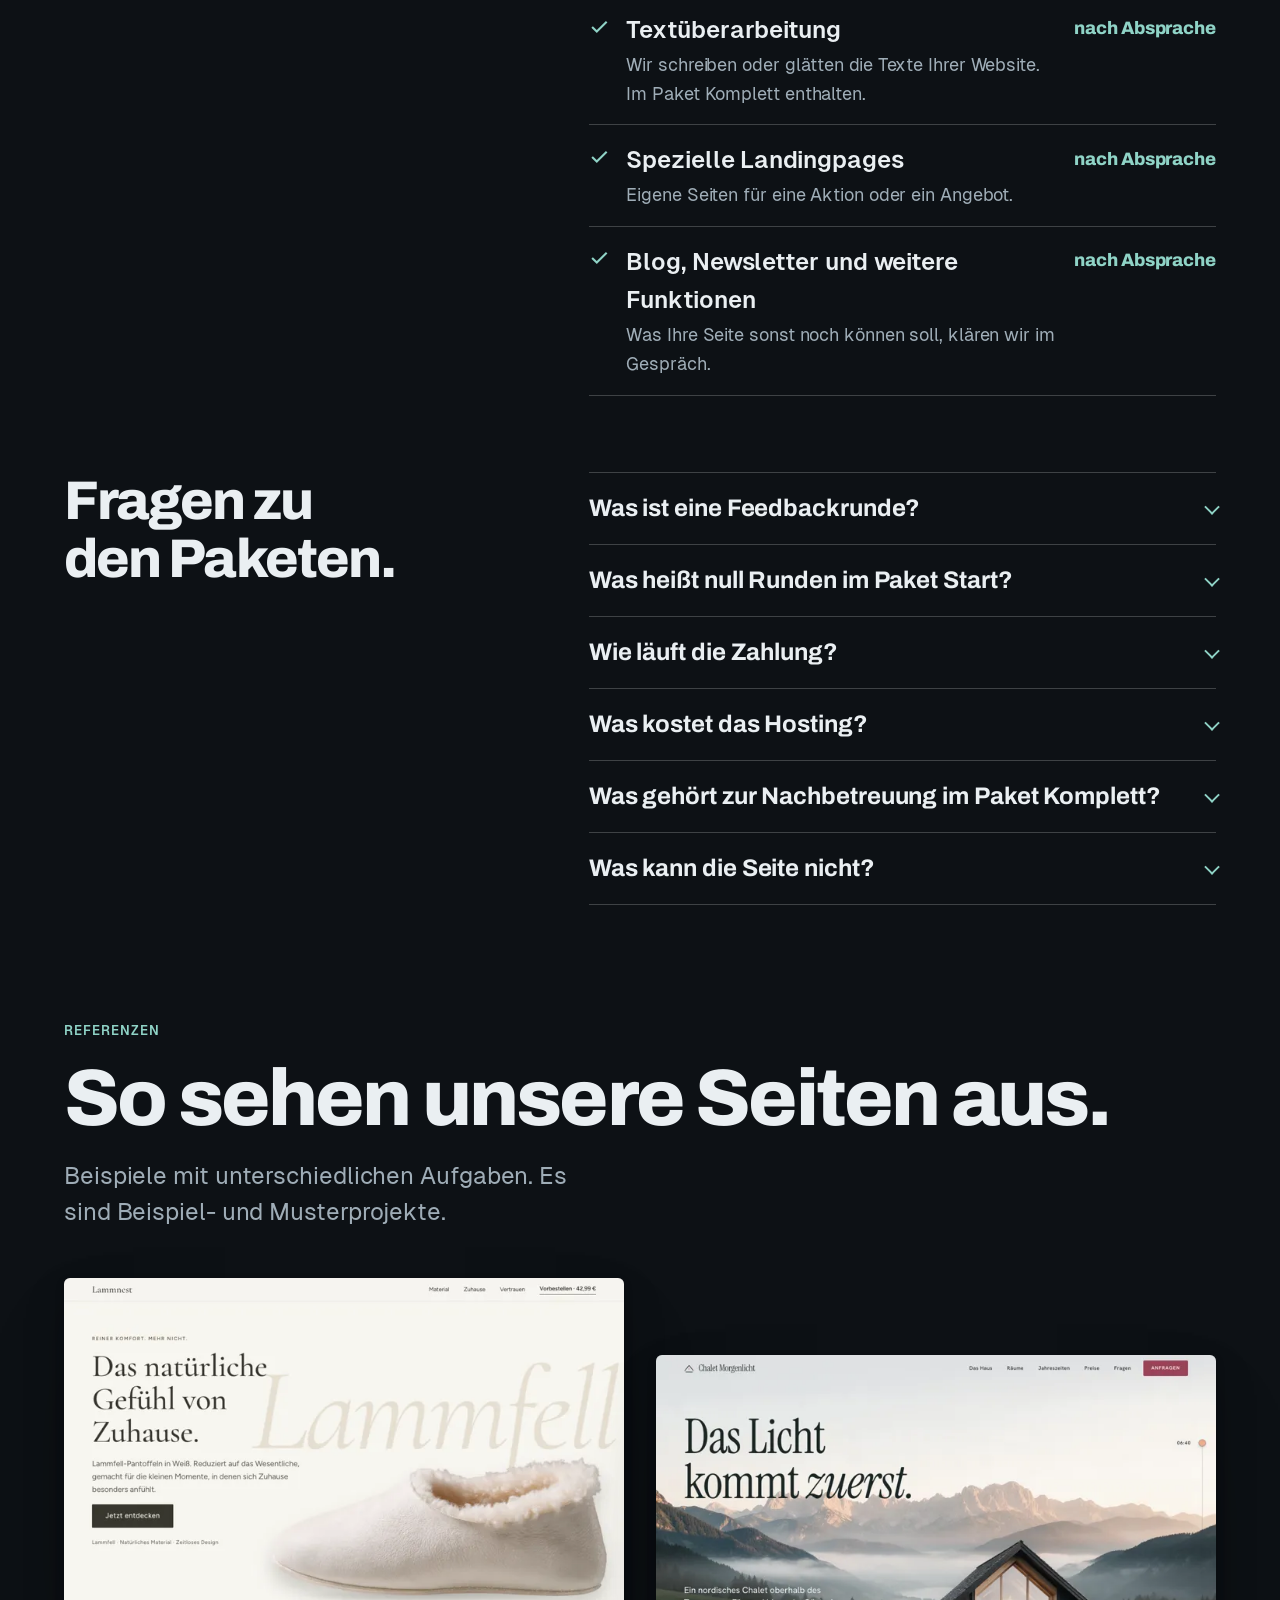
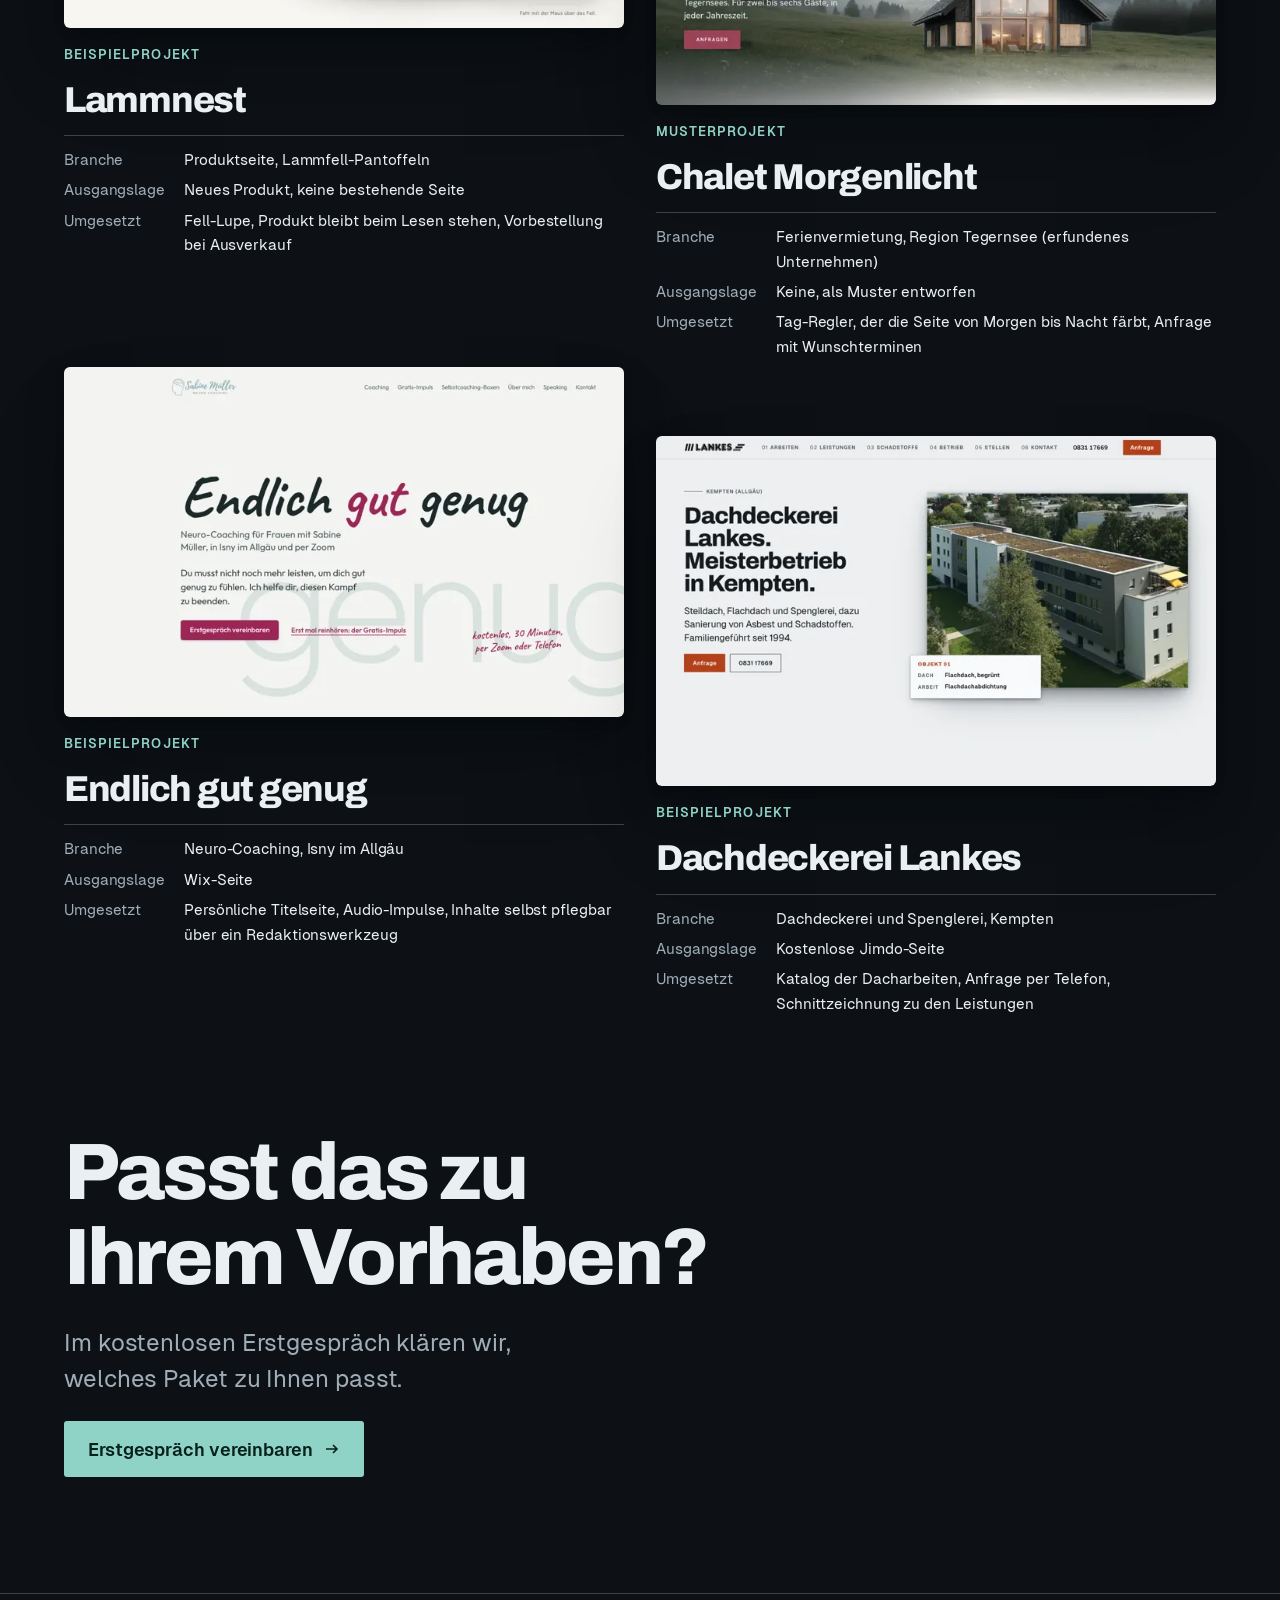
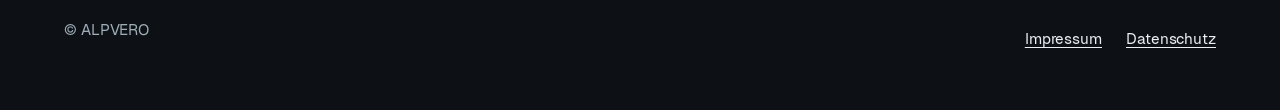
==== commit 20fde0a4: "Preisseite: Start, Standard (empfohlen), Komplett, FAQ, Buttons, Hosting- und Zahlungshinweise Co-Au" ====
--- a/angebot/index.html
+++ b/angebot/index.html
@@ -40,9 +40,9 @@
           <thead>
           <tr>
               <td></td>
-              <th scope="col"><span class="vname">Ohne Änderungen</span><span class="betrag">725 €</span></th>
-              <th scope="col"><span class="vname">Mit Änderungen</span><span class="betrag">990 €</span></th>
-              <th scope="col" class="b"><span class="vname">Premium</span><span class="betrag">1.295 €</span></th>
+              <th scope="col"><span class="vname">Start</span><span class="betrag">750 €</span></th>
+              <th scope="col" class="b"><span class="empf">Empfohlen</span><span class="vname">Standard</span><span class="betrag">990 €</span></th>
+              <th scope="col"><span class="vname">Komplett</span><span class="betrag">1.390 €</span></th>
             </tr>
           </thead>
           <tbody>
@@ -51,30 +51,52 @@
           <tr><th scope="row"><b>SEO-Optimierung</b><span>Struktur, Titel, Beschreibungen, Sitemap und strukturierte Daten für Google und Bing.</span></th><td class="ja"><svg viewBox="0 0 20 20" fill="none" stroke="currentColor" stroke-width="2" aria-hidden="true"><path d="M3 10.5l4.5 4.5L17 5.5"/></svg><span class="sr">enthalten</span></td><td class="ja"><svg viewBox="0 0 20 20" fill="none" stroke="currentColor" stroke-width="2" aria-hidden="true"><path d="M3 10.5l4.5 4.5L17 5.5"/></svg><span class="sr">enthalten</span></td><td class="ja"><svg viewBox="0 0 20 20" fill="none" stroke="currentColor" stroke-width="2" aria-hidden="true"><path d="M3 10.5l4.5 4.5L17 5.5"/></svg><span class="sr">enthalten</span></td></tr>
           <tr><th scope="row"><b>KI-Optimierung</b><span>KI-Werkzeuge können Ihre Seite lesen und verstehen.</span></th><td class="ja"><svg viewBox="0 0 20 20" fill="none" stroke="currentColor" stroke-width="2" aria-hidden="true"><path d="M3 10.5l4.5 4.5L17 5.5"/></svg><span class="sr">enthalten</span></td><td class="ja"><svg viewBox="0 0 20 20" fill="none" stroke="currentColor" stroke-width="2" aria-hidden="true"><path d="M3 10.5l4.5 4.5L17 5.5"/></svg><span class="sr">enthalten</span></td><td class="ja"><svg viewBox="0 0 20 20" fill="none" stroke="currentColor" stroke-width="2" aria-hidden="true"><path d="M3 10.5l4.5 4.5L17 5.5"/></svg><span class="sr">enthalten</span></td></tr>
           <tr><th scope="row"><b>Domainumzug</b><span>Ihre Domain zieht zu uns um, bisherige Adressen werden weitergeleitet.</span></th><td class="ja"><svg viewBox="0 0 20 20" fill="none" stroke="currentColor" stroke-width="2" aria-hidden="true"><path d="M3 10.5l4.5 4.5L17 5.5"/></svg><span class="sr">enthalten</span></td><td class="ja"><svg viewBox="0 0 20 20" fill="none" stroke="currentColor" stroke-width="2" aria-hidden="true"><path d="M3 10.5l4.5 4.5L17 5.5"/></svg><span class="sr">enthalten</span></td><td class="ja"><svg viewBox="0 0 20 20" fill="none" stroke="currentColor" stroke-width="2" aria-hidden="true"><path d="M3 10.5l4.5 4.5L17 5.5"/></svg><span class="sr">enthalten</span></td></tr>
-          <tr><th scope="row"><b>Neues Hosting</b><span>Wir richten das Hosting ein. Die laufenden Hosting-Kosten kommen hinzu.</span></th><td class="ja"><svg viewBox="0 0 20 20" fill="none" stroke="currentColor" stroke-width="2" aria-hidden="true"><path d="M3 10.5l4.5 4.5L17 5.5"/></svg><span class="sr">enthalten</span></td><td class="ja"><svg viewBox="0 0 20 20" fill="none" stroke="currentColor" stroke-width="2" aria-hidden="true"><path d="M3 10.5l4.5 4.5L17 5.5"/></svg><span class="sr">enthalten</span></td><td class="ja"><svg viewBox="0 0 20 20" fill="none" stroke="currentColor" stroke-width="2" aria-hidden="true"><path d="M3 10.5l4.5 4.5L17 5.5"/></svg><span class="sr">enthalten</span></td></tr>
+          <tr><th scope="row"><b>Neues Hosting</b><span>Wir richten das Hosting ein. Die laufenden Kosten stehen unter der Tabelle.</span></th><td class="ja"><svg viewBox="0 0 20 20" fill="none" stroke="currentColor" stroke-width="2" aria-hidden="true"><path d="M3 10.5l4.5 4.5L17 5.5"/></svg><span class="sr">enthalten</span></td><td class="ja"><svg viewBox="0 0 20 20" fill="none" stroke="currentColor" stroke-width="2" aria-hidden="true"><path d="M3 10.5l4.5 4.5L17 5.5"/></svg><span class="sr">enthalten</span></td><td class="ja"><svg viewBox="0 0 20 20" fill="none" stroke="currentColor" stroke-width="2" aria-hidden="true"><path d="M3 10.5l4.5 4.5L17 5.5"/></svg><span class="sr">enthalten</span></td></tr>
           <tr class="gruppe"><th scope="colgroup" colspan="4">Zusammenarbeit</th></tr>
-          <tr><th scope="row"><b>Feedbackrunden</b><span>Eine Runde heißt: Sie geben einmal gebündelt Rückmeldung, wir setzen sie vollständig um. Im Paket Premium finden die Runden als Gespräch statt.</span></th><td class="wert nein"><b>0</b><span class="sr"> Runden</span></td><td class="wert"><b>1</b><span class="sr"> Runde</span></td><td class="wert"><b>2</b><span class="sr"> Runden</span></td></tr>
+          <tr><th scope="row"><b>Vorschau vor dem Livegang</b><span>Sie sehen Ihre Seite über einen Vorschau-Link, bevor sie online geht.</span></th><td class="ja"><svg viewBox="0 0 20 20" fill="none" stroke="currentColor" stroke-width="2" aria-hidden="true"><path d="M3 10.5l4.5 4.5L17 5.5"/></svg><span class="sr">enthalten</span></td><td class="ja"><svg viewBox="0 0 20 20" fill="none" stroke="currentColor" stroke-width="2" aria-hidden="true"><path d="M3 10.5l4.5 4.5L17 5.5"/></svg><span class="sr">enthalten</span></td><td class="ja"><svg viewBox="0 0 20 20" fill="none" stroke="currentColor" stroke-width="2" aria-hidden="true"><path d="M3 10.5l4.5 4.5L17 5.5"/></svg><span class="sr">enthalten</span></td></tr>
+          <tr><th scope="row"><b>Feedbackrunden</b><span>Eine Runde ist eine gebündelte Rückmeldung innerhalb von sieben Tagen, die wir vollständig umsetzen. Bei null Runden geht die Seite online, wenn Sie nach der Vorschau sagen: Das passt. Im Paket Komplett finden die Runden als Gespräch statt.</span></th><td class="wert nein"><b>0</b><span class="sr"> Runden</span></td><td class="wert"><b>1</b><span class="sr"> Runde</span></td><td class="wert"><b>2</b><span class="sr"> Runden</span></td></tr>
           <tr><th scope="row"><b>Gespräch zur Übergabe</b><span>Wir gehen die fertige Seite gemeinsam durch und beantworten Ihre Fragen.</span></th><td class="ja"><svg viewBox="0 0 20 20" fill="none" stroke="currentColor" stroke-width="2" aria-hidden="true"><path d="M3 10.5l4.5 4.5L17 5.5"/></svg><span class="sr">enthalten</span></td><td class="ja"><svg viewBox="0 0 20 20" fill="none" stroke="currentColor" stroke-width="2" aria-hidden="true"><path d="M3 10.5l4.5 4.5L17 5.5"/></svg><span class="sr">enthalten</span></td><td class="ja"><svg viewBox="0 0 20 20" fill="none" stroke="currentColor" stroke-width="2" aria-hidden="true"><path d="M3 10.5l4.5 4.5L17 5.5"/></svg><span class="sr">enthalten</span></td></tr>
-          <tr class="gruppe"><th scope="colgroup" colspan="4">Zusätzlich im Paket Premium</th></tr>
+          <tr class="gruppe"><th scope="colgroup" colspan="4">Zusätzlich im Paket Komplett</th></tr>
           <tr><th scope="row"><b>Textüberarbeitung</b><span>Wir schreiben oder glätten die Texte Ihrer Website.</span></th><td class="nein"><span aria-hidden="true">–</span><span class="sr">nicht enthalten</span></td><td class="nein"><span aria-hidden="true">–</span><span class="sr">nicht enthalten</span></td><td class="ja"><svg viewBox="0 0 20 20" fill="none" stroke="currentColor" stroke-width="2" aria-hidden="true"><path d="M3 10.5l4.5 4.5L17 5.5"/></svg><span class="sr">enthalten</span></td></tr>
-          <tr><th scope="row"><b>Nachbetreuung nach dem Livegang</b><span>Kleinere Korrekturen und alle Rückfragen.</span></th><td class="nein"><span aria-hidden="true">–</span><span class="sr">nicht enthalten</span></td><td class="nein"><span aria-hidden="true">–</span><span class="sr">nicht enthalten</span></td><td class="wert"><b>10 Tage</b><span class="sr"> </span></td></tr>
+          <tr><th scope="row"><b>Nachbetreuung nach dem Livegang</b><span>Kleinere Korrekturen und alle Rückfragen.</span></th><td class="nein"><span aria-hidden="true">–</span><span class="sr">nicht enthalten</span></td><td class="nein"><span aria-hidden="true">–</span><span class="sr">nicht enthalten</span></td><td class="wert"><b>14 Tage</b><span class="sr"> </span></td></tr>
           <tr><th scope="row"><b>Einrichtung bei Google und Bing</b><span>Wir melden Ihre Seite in der Search Console und bei den Bing Webmaster Tools an und reichen die Sitemap ein.</span></th><td class="nein"><span aria-hidden="true">–</span><span class="sr">nicht enthalten</span></td><td class="nein"><span aria-hidden="true">–</span><span class="sr">nicht enthalten</span></td><td class="ja"><svg viewBox="0 0 20 20" fill="none" stroke="currentColor" stroke-width="2" aria-hidden="true"><path d="M3 10.5l4.5 4.5L17 5.5"/></svg><span class="sr">enthalten</span></td></tr>
           </tbody>
+          <tfoot><tr><td></td><td><a class="cta cta--leise" href="mailto:hallo@alpvero.example?subject=Erstgespr%C3%A4ch%2C%20Paket%20Start">Erstgespräch vereinbaren</a></td><td><a class="cta " href="mailto:hallo@alpvero.example?subject=Erstgespr%C3%A4ch%2C%20Paket%20Standard">Erstgespräch vereinbaren</a></td><td><a class="cta cta--leise" href="mailto:hallo@alpvero.example?subject=Erstgespr%C3%A4ch%2C%20Paket%20Komplett">Erstgespräch vereinbaren</a></td></tr></tfoot>
         </table>
       </div>
-      <p class="hinweis" style="margin-top:var(--sc-5)">Es handelt sich um Kleinunternehmerpreise, die Umsatzsteuer wird nicht ausgewiesen (§ 19 UStG). Dazu kommen die laufenden Kosten für das Hosting.</p>
+      <p class="paketlinks"><a class="cta cta--leise" href="mailto:hallo@alpvero.example?subject=Erstgespr%C3%A4ch%2C%20Paket%20Start">Erstgespräch zu Start</a><a class="cta" href="mailto:hallo@alpvero.example?subject=Erstgespr%C3%A4ch%2C%20Paket%20Standard">Erstgespräch zu Standard</a><a class="cta cta--leise" href="mailto:hallo@alpvero.example?subject=Erstgespr%C3%A4ch%2C%20Paket%20Komplett">Erstgespräch zu Komplett</a></p>
+      <div class="kosten">
+        <p class="hinweis">Preise ohne Umsatzsteuer gemäß § 19 UStG.</p>
+        <p class="hinweis"><b>Hosting:</b> 6 € pro Monat, bei IONOS. Wenn Sie ein anderes Hosting wünschen, nennen Sie uns Ihren Anbieter.</p>
+        <p class="hinweis"><b>Domain:</b> Die Kosten hängen von der gewählten Domain ab.</p>
+        <p class="hinweis"><b>Zahlung:</b> 50 % Anzahlung bei Beauftragung.</p>
+      </div>
     </section>
 
     <section class="zweispalt" aria-labelledby="zub-h">
       <h2 id="zub-h">Zubuchbar.</h2>
       <ul class="haken">
         <li><svg viewBox="0 0 20 20" fill="none" stroke="currentColor" stroke-width="2" aria-hidden="true"><path d="M3 10.5l4.5 4.5L17 5.5"/></svg><div><b>Einzelne Teile selbst ändern</b><span>Installation des Werkzeugs. Die Kosten für das Werkzeug und eine Schulung sind inklusive.</span></div><span class="preis-tag">249,99 €</span></li>
-        <li><svg viewBox="0 0 20 20" fill="none" stroke="currentColor" stroke-width="2" aria-hidden="true"><path d="M3 10.5l4.5 4.5L17 5.5"/></svg><div><b>Textüberarbeitung</b><span>Wir schreiben oder glätten die Texte Ihrer Website. Im Paket Premium enthalten.</span></div><span class="preis-tag">nach Absprache</span></li>
+        <li><svg viewBox="0 0 20 20" fill="none" stroke="currentColor" stroke-width="2" aria-hidden="true"><path d="M3 10.5l4.5 4.5L17 5.5"/></svg><div><b>Textüberarbeitung</b><span>Wir schreiben oder glätten die Texte Ihrer Website. Im Paket Komplett enthalten.</span></div><span class="preis-tag">nach Absprache</span></li>
         <li><svg viewBox="0 0 20 20" fill="none" stroke="currentColor" stroke-width="2" aria-hidden="true"><path d="M3 10.5l4.5 4.5L17 5.5"/></svg><div><b>Spezielle Landingpages</b><span>Eigene Seiten für eine Aktion oder ein Angebot.</span></div><span class="preis-tag">nach Absprache</span></li>
         <li><svg viewBox="0 0 20 20" fill="none" stroke="currentColor" stroke-width="2" aria-hidden="true"><path d="M3 10.5l4.5 4.5L17 5.5"/></svg><div><b>Blog, Newsletter und weitere Funktionen</b><span>Was Ihre Seite sonst noch können soll, klären wir im Gespräch.</span></div><span class="preis-tag">nach Absprache</span></li>
       </ul>
     </section>
   </div>
+
+  <section class="preis" style="padding-top:clamp(3rem,6vw,6rem)" aria-labelledby="pfaq-h">
+    <div class="zweispalt">
+      <h2 id="pfaq-h">Fragen zu den Paketen.</h2>
+      <div class="pfaq">
+        <details><summary>Was ist eine Feedbackrunde?</summary><p>Eine Runde ist eine gebündelte Rückmeldung innerhalb von sieben Tagen nach der Vorschau. Wir setzen sie vollständig um. Weitere Wünsche danach besprechen wir einzeln.</p></details>
+        <details><summary>Was heißt null Runden im Paket Start?</summary><p>Sie sehen die Vorschau, bevor die Seite online geht. Sagen Sie danach, dass alles passt, geht sie live. Wenn Sie Änderungen wünschen, passen Standard oder Komplett besser.</p></details>
+        <details><summary>Wie läuft die Zahlung?</summary><p>Bei Beauftragung ist eine Anzahlung von 50 % fällig.</p></details>
+        <details><summary>Was kostet das Hosting?</summary><p>6 € pro Monat bei IONOS. Wenn Sie ein anderes Hosting möchten, nennen Sie uns Ihren Anbieter. Die Kosten für die Domain kommen dazu und hängen davon ab, welche Domain Sie wählen.</p></details>
+        <details><summary>Was gehört zur Nachbetreuung im Paket Komplett?</summary><p>14 Tage nach dem Livegang beantworten wir alle Rückfragen und erledigen kleinere Korrekturen.</p></details>
+        <details><summary>Was kann die Seite nicht?</summary><p>Unsere Seiten sind statisch: schnell und sicher, aber ohne eingebauten Shop, Login oder Buchungssystem. Dafür binden wir passende Dienste an.</p></details>
+      </div>
+    </div>
+  </section>
 
   <section aria-labelledby="refs-h">
     <div class="refs-head">
--- a/assets/alpvero.css
+++ b/assets/alpvero.css
@@ -382,3 +382,32 @@
   .vergleich tbody th b { font-size: .85rem; line-height: 1.3; }
   .vergleich tbody th { padding-right: var(--sc-2); }
 }
+
+/* Paket Standard ist die Empfehlung, Buttons je Paket */
+.vergleich thead th.b { background: #19242b; }
+.vergleich thead th { position: relative; }
+.vergleich thead th:not(.b) { box-shadow: none; }
+.vergleich tbody td:last-child { background: var(--sc-surface); }
+.vergleich tbody td:nth-child(3) { background: #19242b; }
+.vergleich tfoot td { padding: var(--sc-5) var(--sc-3); text-align: center; vertical-align: top; }
+.vergleich tfoot td:nth-child(3) { background: #19242b; border-radius: 0 0 var(--sc-r-lg) var(--sc-r-lg); }
+.vergleich tfoot td:nth-child(2), .vergleich tfoot td:last-child { background: var(--sc-surface); }
+.vergleich tfoot td:nth-child(2) { border-bottom-left-radius: var(--sc-r-lg); }
+.vergleich tfoot td:last-child { border-bottom-right-radius: var(--sc-r-lg); }
+.vergleich tbody tr:last-child td, .vergleich tbody tr:last-child th { border-bottom: 1px solid var(--sc-hairline-strong); }
+.vergleich tbody tr:last-child td:first-of-type, .vergleich tbody tr:last-child td:last-child { border-radius: 0; }
+.vergleich .empf { position: absolute; top: 0; left: var(--sc-4); transform: translateY(-50%); background: var(--sc-accent); color: var(--sc-accent-ink); font-size: var(--sc-t-xs); font-weight: 600; letter-spacing: var(--sc-track-wide); text-transform: uppercase; padding: .2rem .55rem; border-radius: var(--sc-r-sm); }
+.cta--leise { background: transparent; color: var(--sc-ink); box-shadow: inset 0 0 0 1px var(--sc-hairline-strong); }
+@media (hover: hover) and (pointer: fine) { .cta--leise:hover { background: rgba(234,239,242,.08); } }
+.vergleich tfoot .cta { white-space: normal; text-align: center; justify-content: center; width: 100%; padding-inline: var(--sc-3); }
+.paketlinks { display: none; }
+.kosten { display: grid; gap: var(--sc-2); margin-top: var(--sc-5); }
+.kosten .hinweis b { color: var(--sc-ink); font-weight: 600; }
+.pfaq details:first-child { border-top: 1px solid var(--sc-hairline-strong); }
+@media (max-width: 640px) {
+  .vergleich tfoot { display: none; }
+  .paketlinks { display: grid; gap: var(--sc-3); margin-top: var(--sc-5); }
+  .paketlinks .cta { justify-content: center; white-space: normal; text-align: center; }
+  .vergleich .empf { left: 50%; transform: translate(-50%, -50%); font-size: .62rem; padding: .15rem .4rem; }
+}
+.vergleich { padding-top: 1rem; }
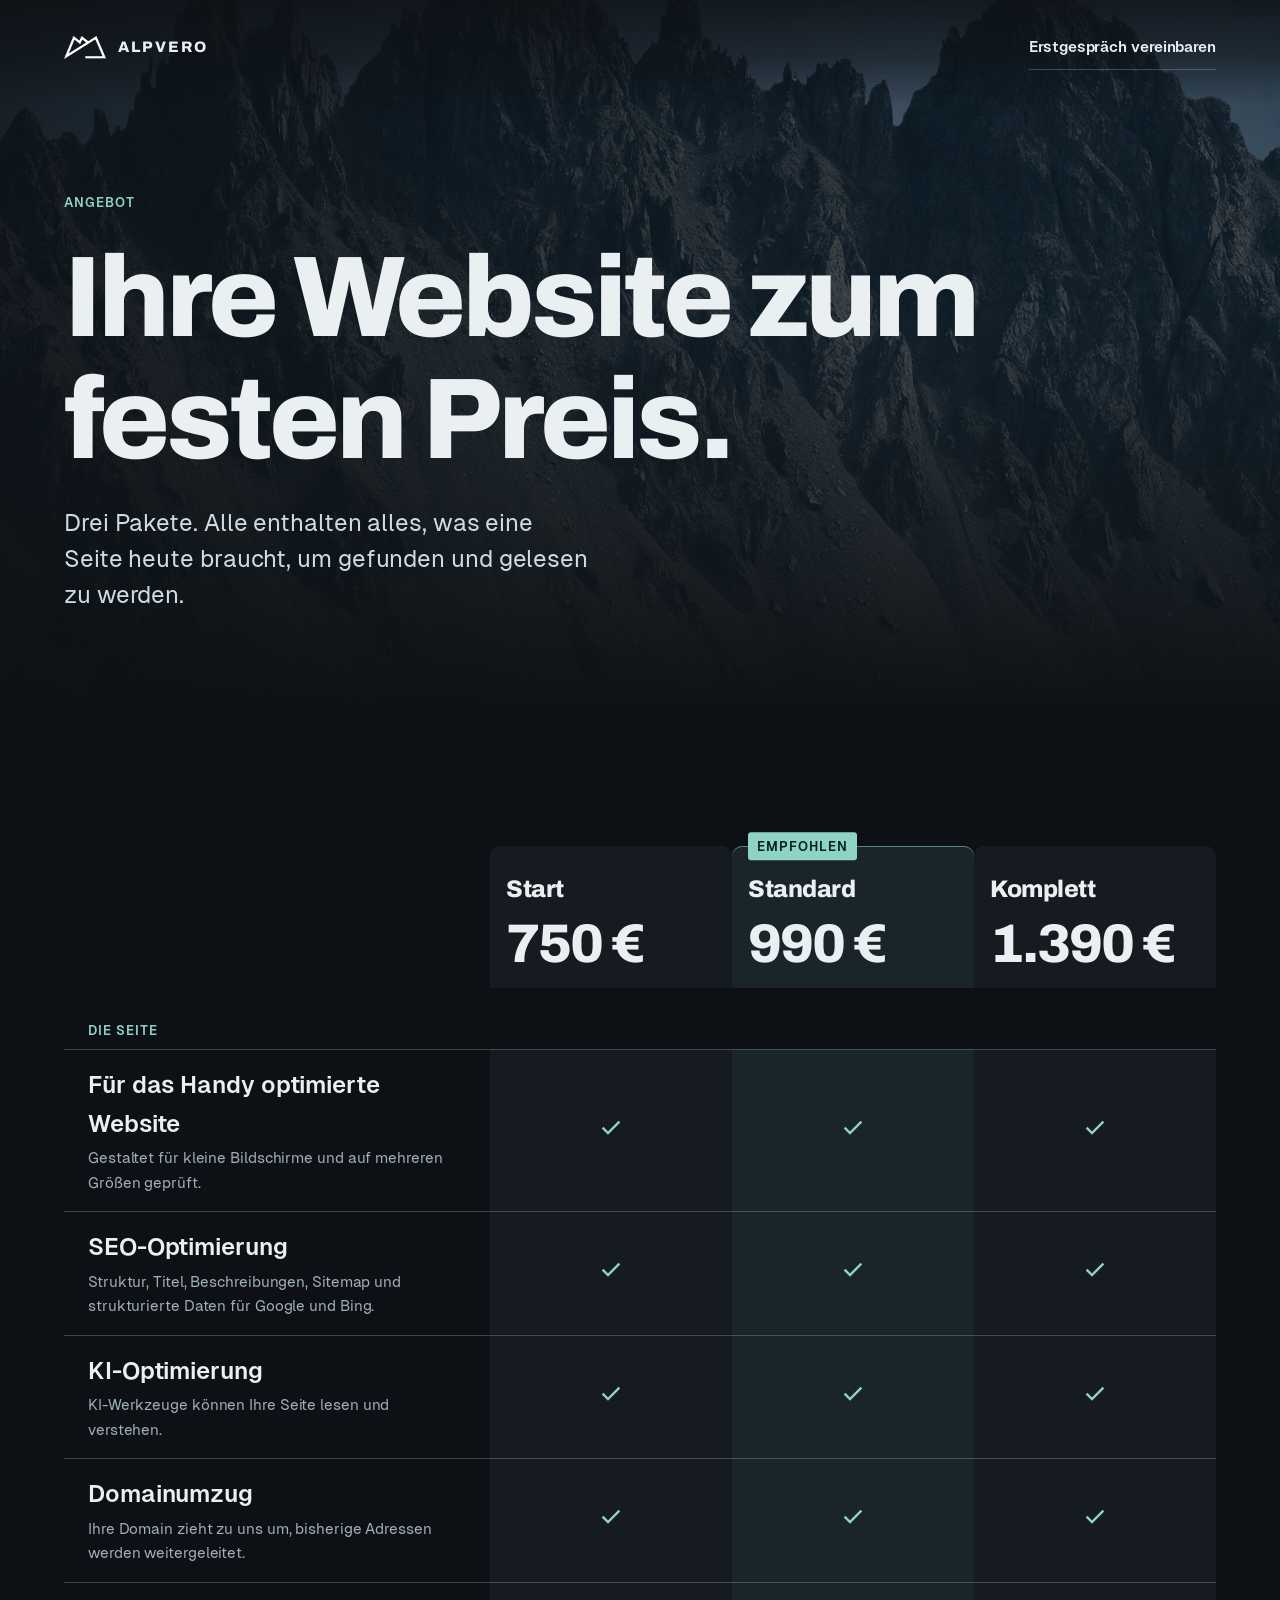
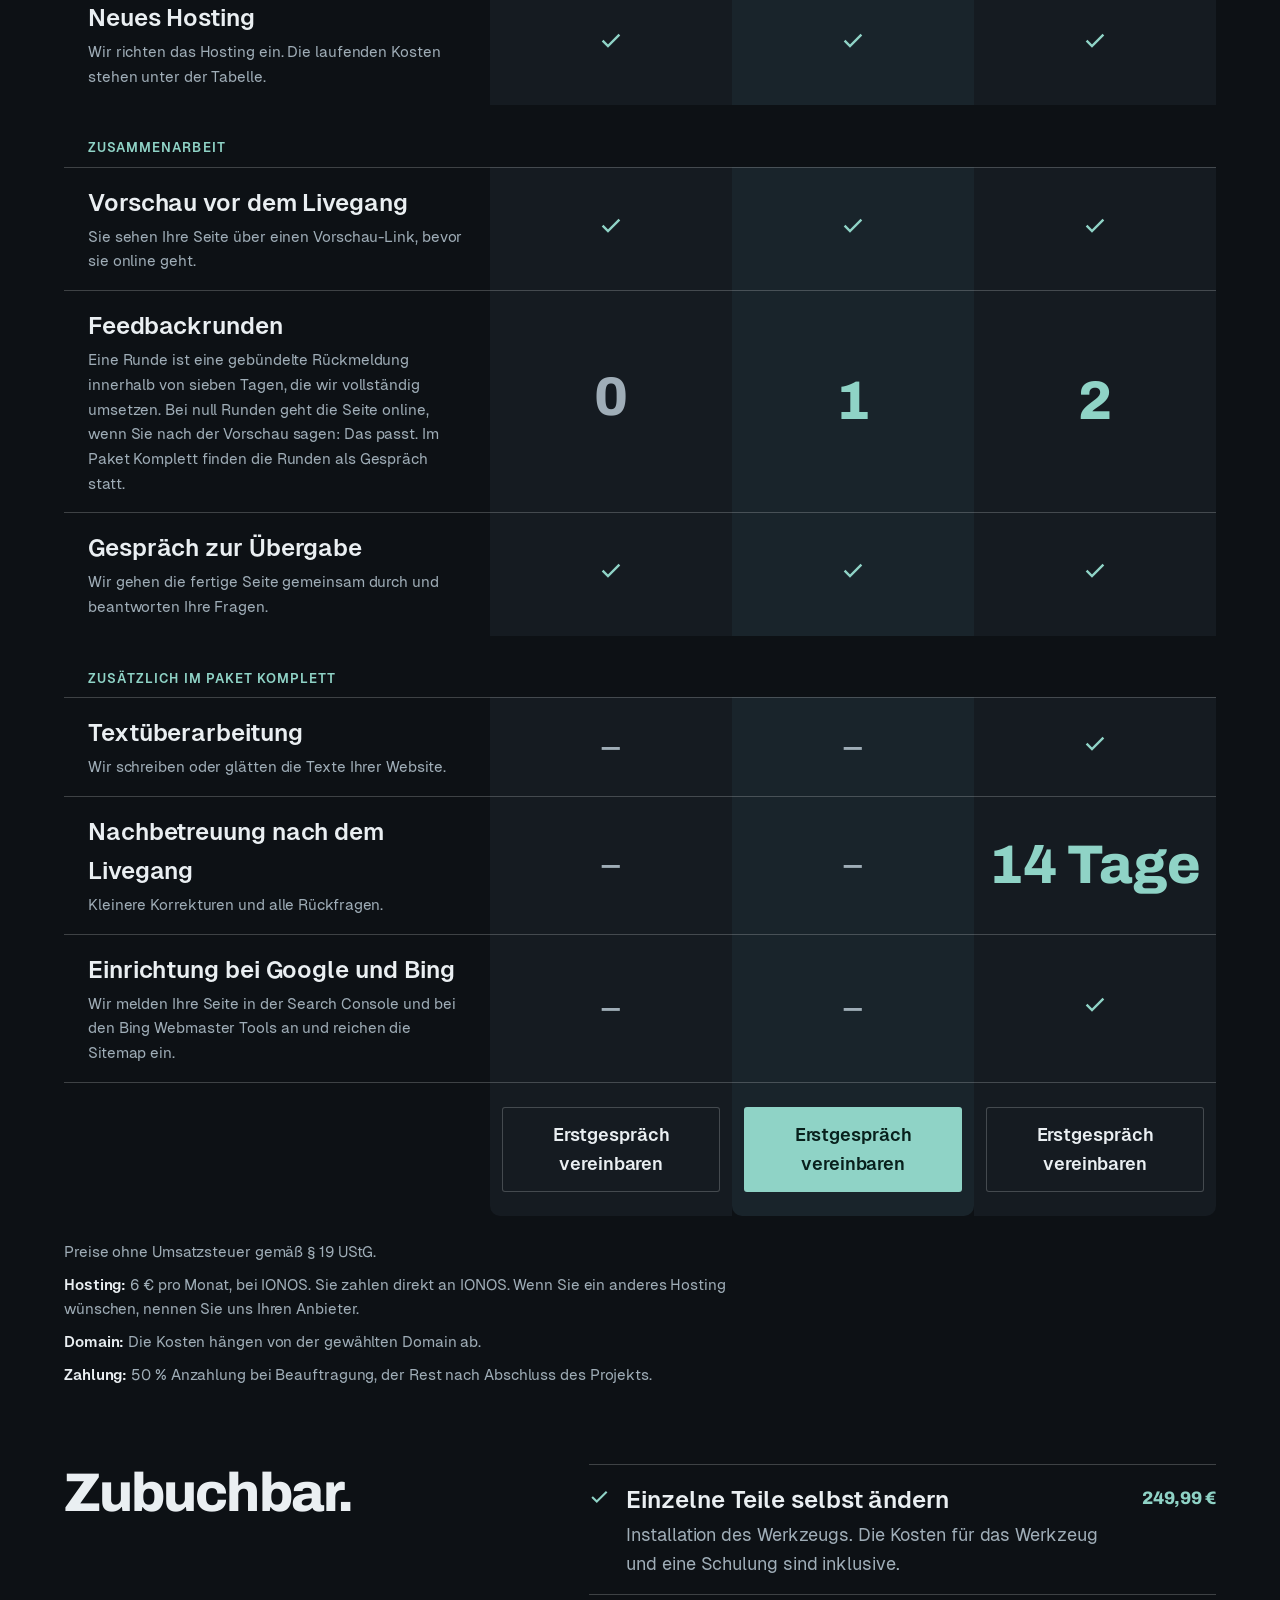
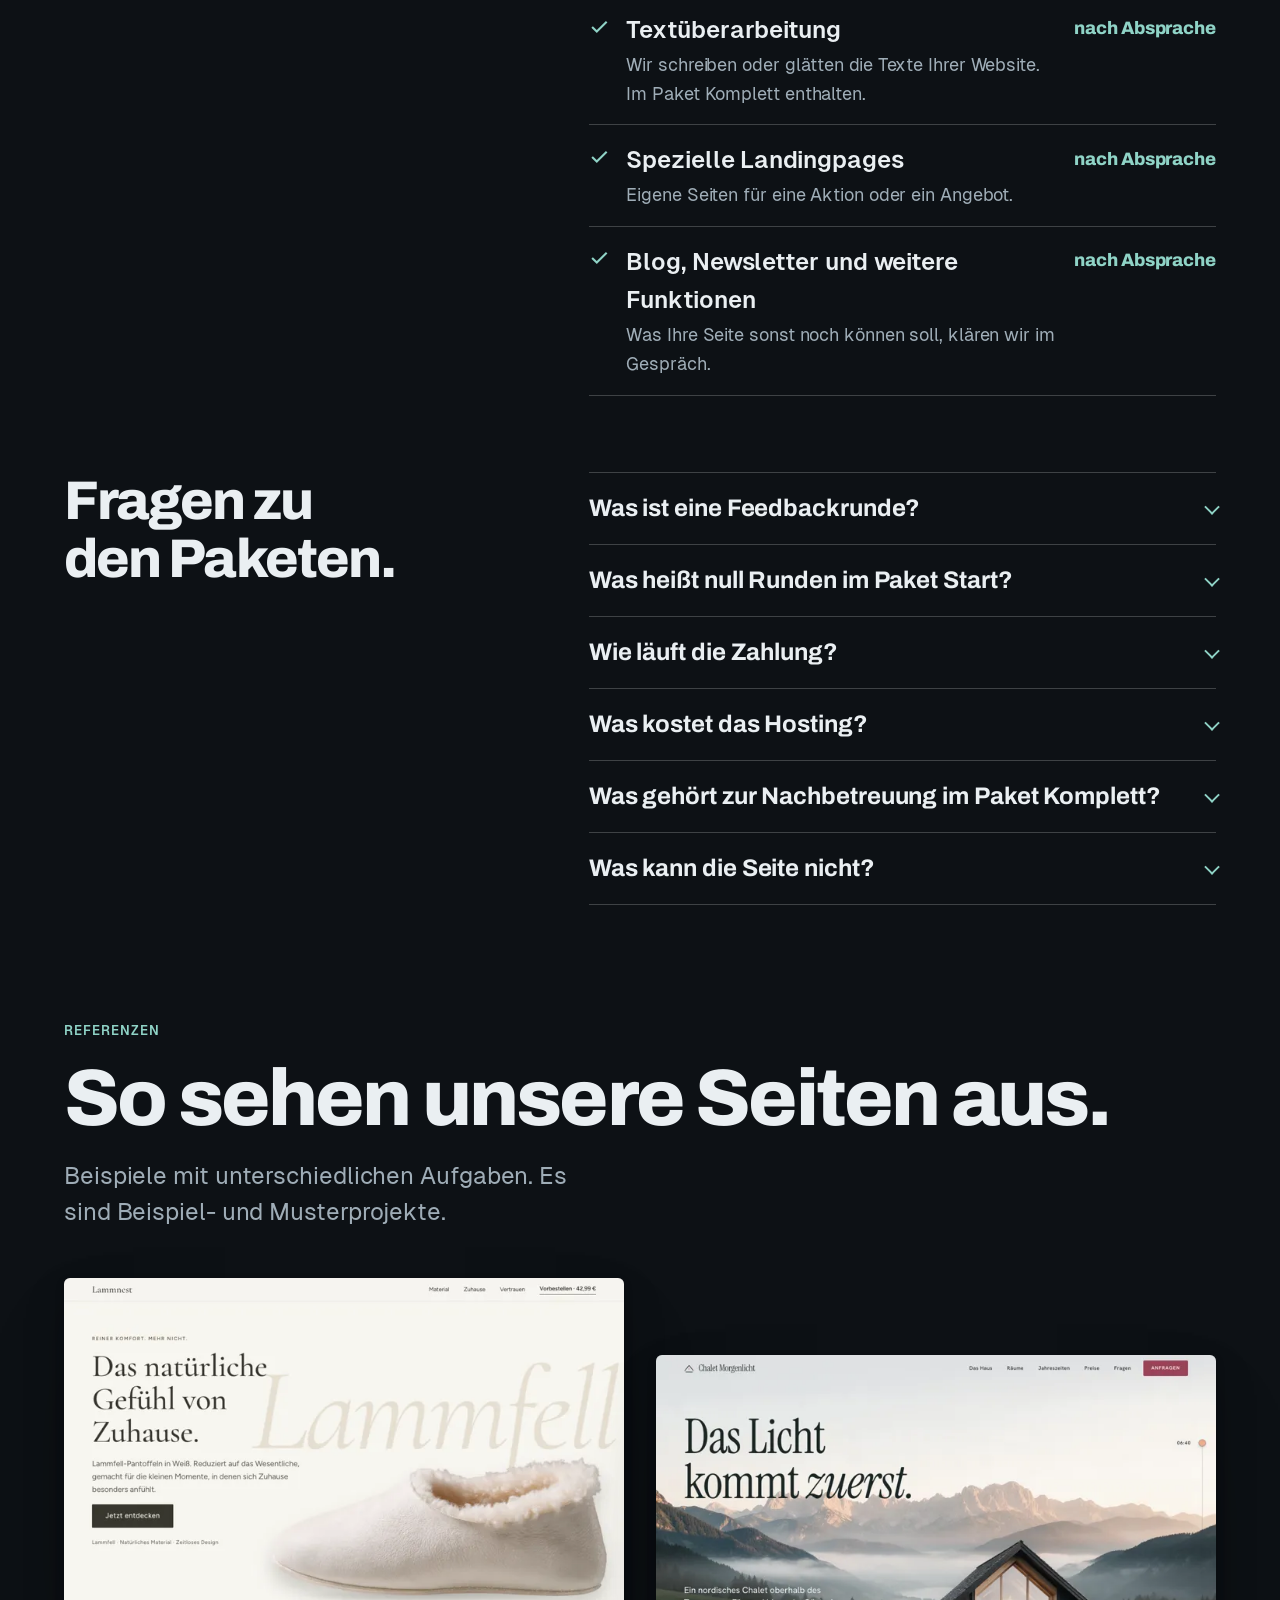
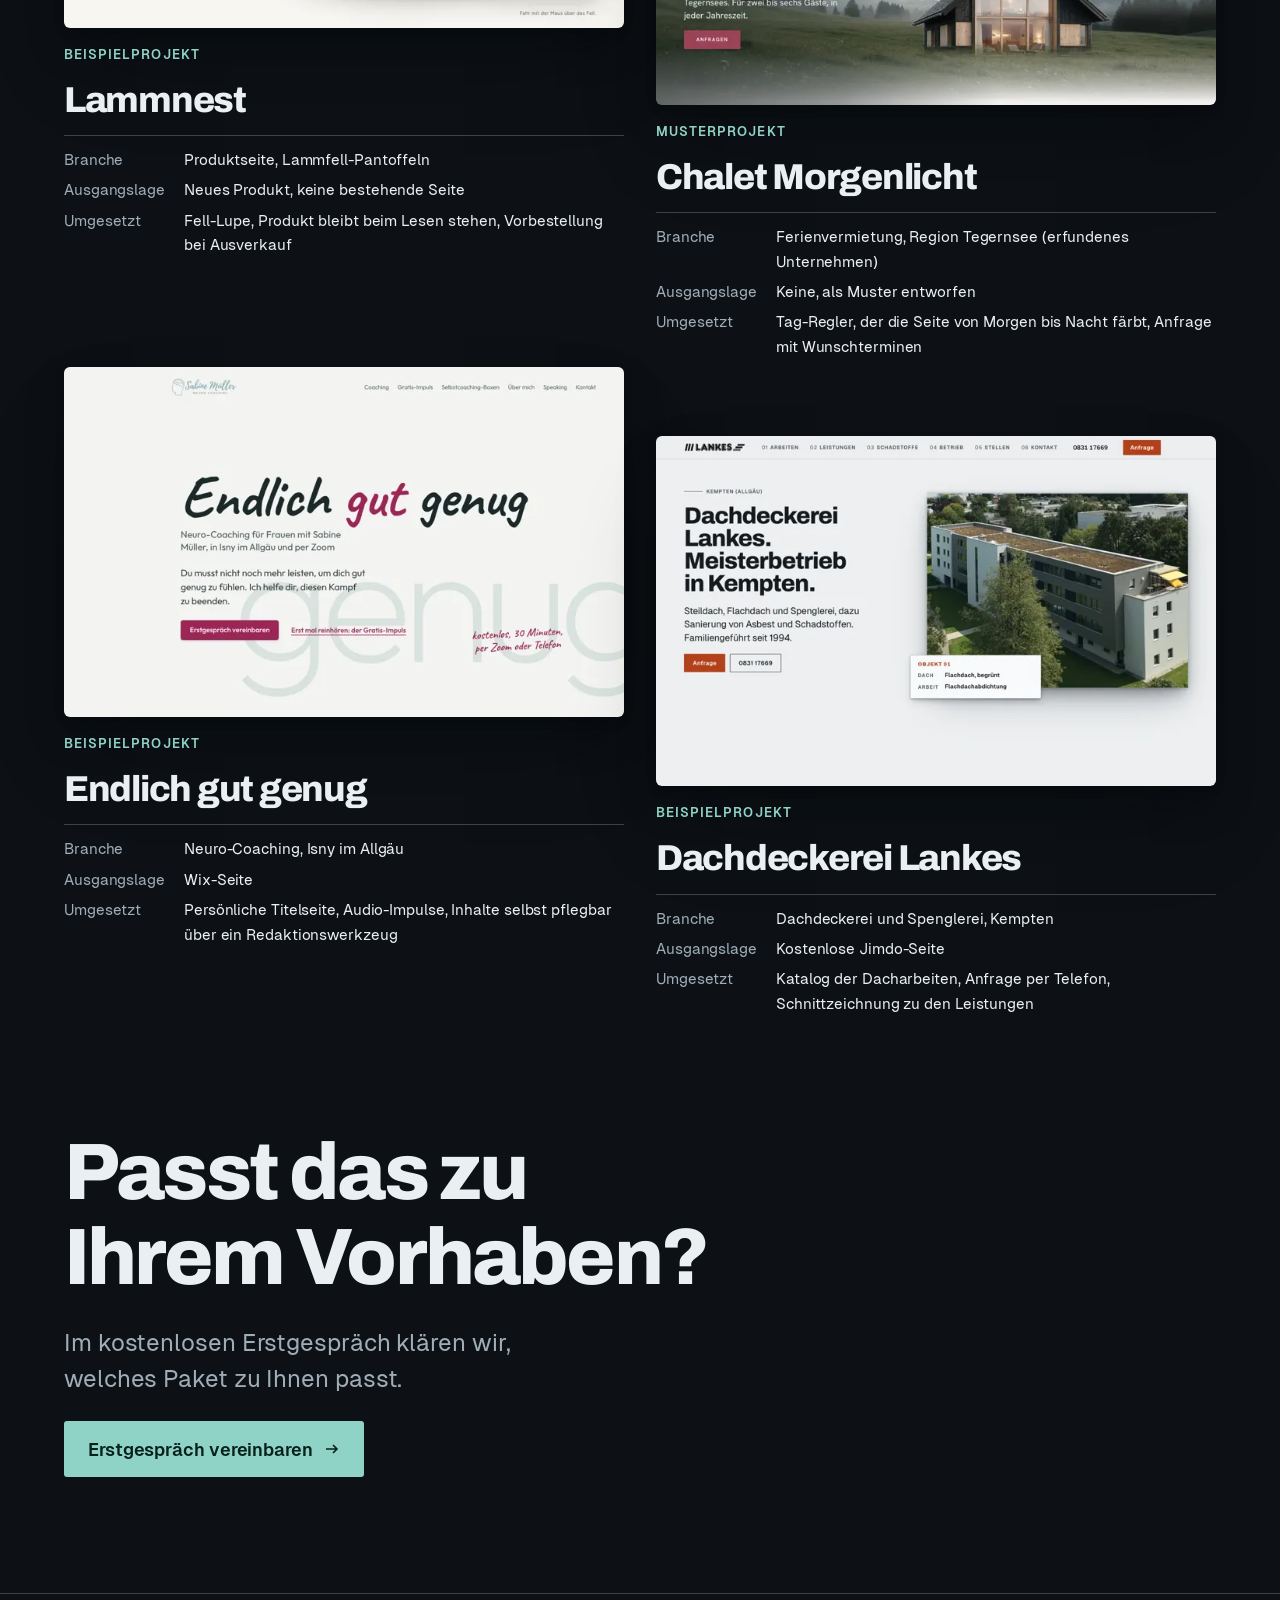
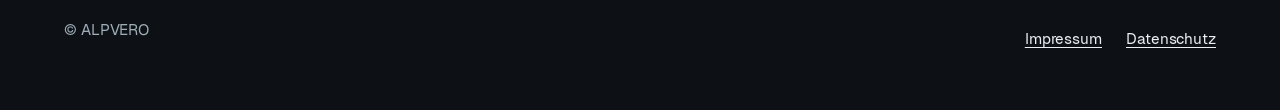
==== commit 681085b0: "Preisseite: Hosting direkt bei IONOS, Rest nach Abschluss Co-Authored-By: Claude Sonnet 5.5 <noreply" ====
--- a/angebot/index.html
+++ b/angebot/index.html
@@ -67,9 +67,9 @@
       <p class="paketlinks"><a class="cta cta--leise" href="mailto:hallo@alpvero.example?subject=Erstgespr%C3%A4ch%2C%20Paket%20Start">Erstgespräch zu Start</a><a class="cta" href="mailto:hallo@alpvero.example?subject=Erstgespr%C3%A4ch%2C%20Paket%20Standard">Erstgespräch zu Standard</a><a class="cta cta--leise" href="mailto:hallo@alpvero.example?subject=Erstgespr%C3%A4ch%2C%20Paket%20Komplett">Erstgespräch zu Komplett</a></p>
       <div class="kosten">
         <p class="hinweis">Preise ohne Umsatzsteuer gemäß § 19 UStG.</p>
-        <p class="hinweis"><b>Hosting:</b> 6 € pro Monat, bei IONOS. Wenn Sie ein anderes Hosting wünschen, nennen Sie uns Ihren Anbieter.</p>
+        <p class="hinweis"><b>Hosting:</b> 6 € pro Monat, bei IONOS. Sie zahlen direkt an IONOS. Wenn Sie ein anderes Hosting wünschen, nennen Sie uns Ihren Anbieter.</p>
         <p class="hinweis"><b>Domain:</b> Die Kosten hängen von der gewählten Domain ab.</p>
-        <p class="hinweis"><b>Zahlung:</b> 50 % Anzahlung bei Beauftragung.</p>
+        <p class="hinweis"><b>Zahlung:</b> 50 % Anzahlung bei Beauftragung, der Rest nach Abschluss des Projekts.</p>
       </div>
     </section>
 
@@ -90,8 +90,8 @@
       <div class="pfaq">
         <details><summary>Was ist eine Feedbackrunde?</summary><p>Eine Runde ist eine gebündelte Rückmeldung innerhalb von sieben Tagen nach der Vorschau. Wir setzen sie vollständig um. Weitere Wünsche danach besprechen wir einzeln.</p></details>
         <details><summary>Was heißt null Runden im Paket Start?</summary><p>Sie sehen die Vorschau, bevor die Seite online geht. Sagen Sie danach, dass alles passt, geht sie live. Wenn Sie Änderungen wünschen, passen Standard oder Komplett besser.</p></details>
-        <details><summary>Wie läuft die Zahlung?</summary><p>Bei Beauftragung ist eine Anzahlung von 50 % fällig.</p></details>
-        <details><summary>Was kostet das Hosting?</summary><p>6 € pro Monat bei IONOS. Wenn Sie ein anderes Hosting möchten, nennen Sie uns Ihren Anbieter. Die Kosten für die Domain kommen dazu und hängen davon ab, welche Domain Sie wählen.</p></details>
+        <details><summary>Wie läuft die Zahlung?</summary><p>Bei Beauftragung ist eine Anzahlung von 50 % fällig. Der Rest wird nach Abschluss des Projekts fällig. Das Hosting zahlen Sie nicht an uns, sondern direkt an IONOS.</p></details>
+        <details><summary>Was kostet das Hosting?</summary><p>6 € pro Monat bei IONOS, die Sie direkt an IONOS zahlen. Wenn Sie ein anderes Hosting möchten, nennen Sie uns Ihren Anbieter. Die Kosten für die Domain kommen dazu und hängen davon ab, welche Domain Sie wählen.</p></details>
         <details><summary>Was gehört zur Nachbetreuung im Paket Komplett?</summary><p>14 Tage nach dem Livegang beantworten wir alle Rückfragen und erledigen kleinere Korrekturen.</p></details>
         <details><summary>Was kann die Seite nicht?</summary><p>Unsere Seiten sind statisch: schnell und sicher, aber ohne eingebauten Shop, Login oder Buchungssystem. Dafür binden wir passende Dienste an.</p></details>
       </div>
